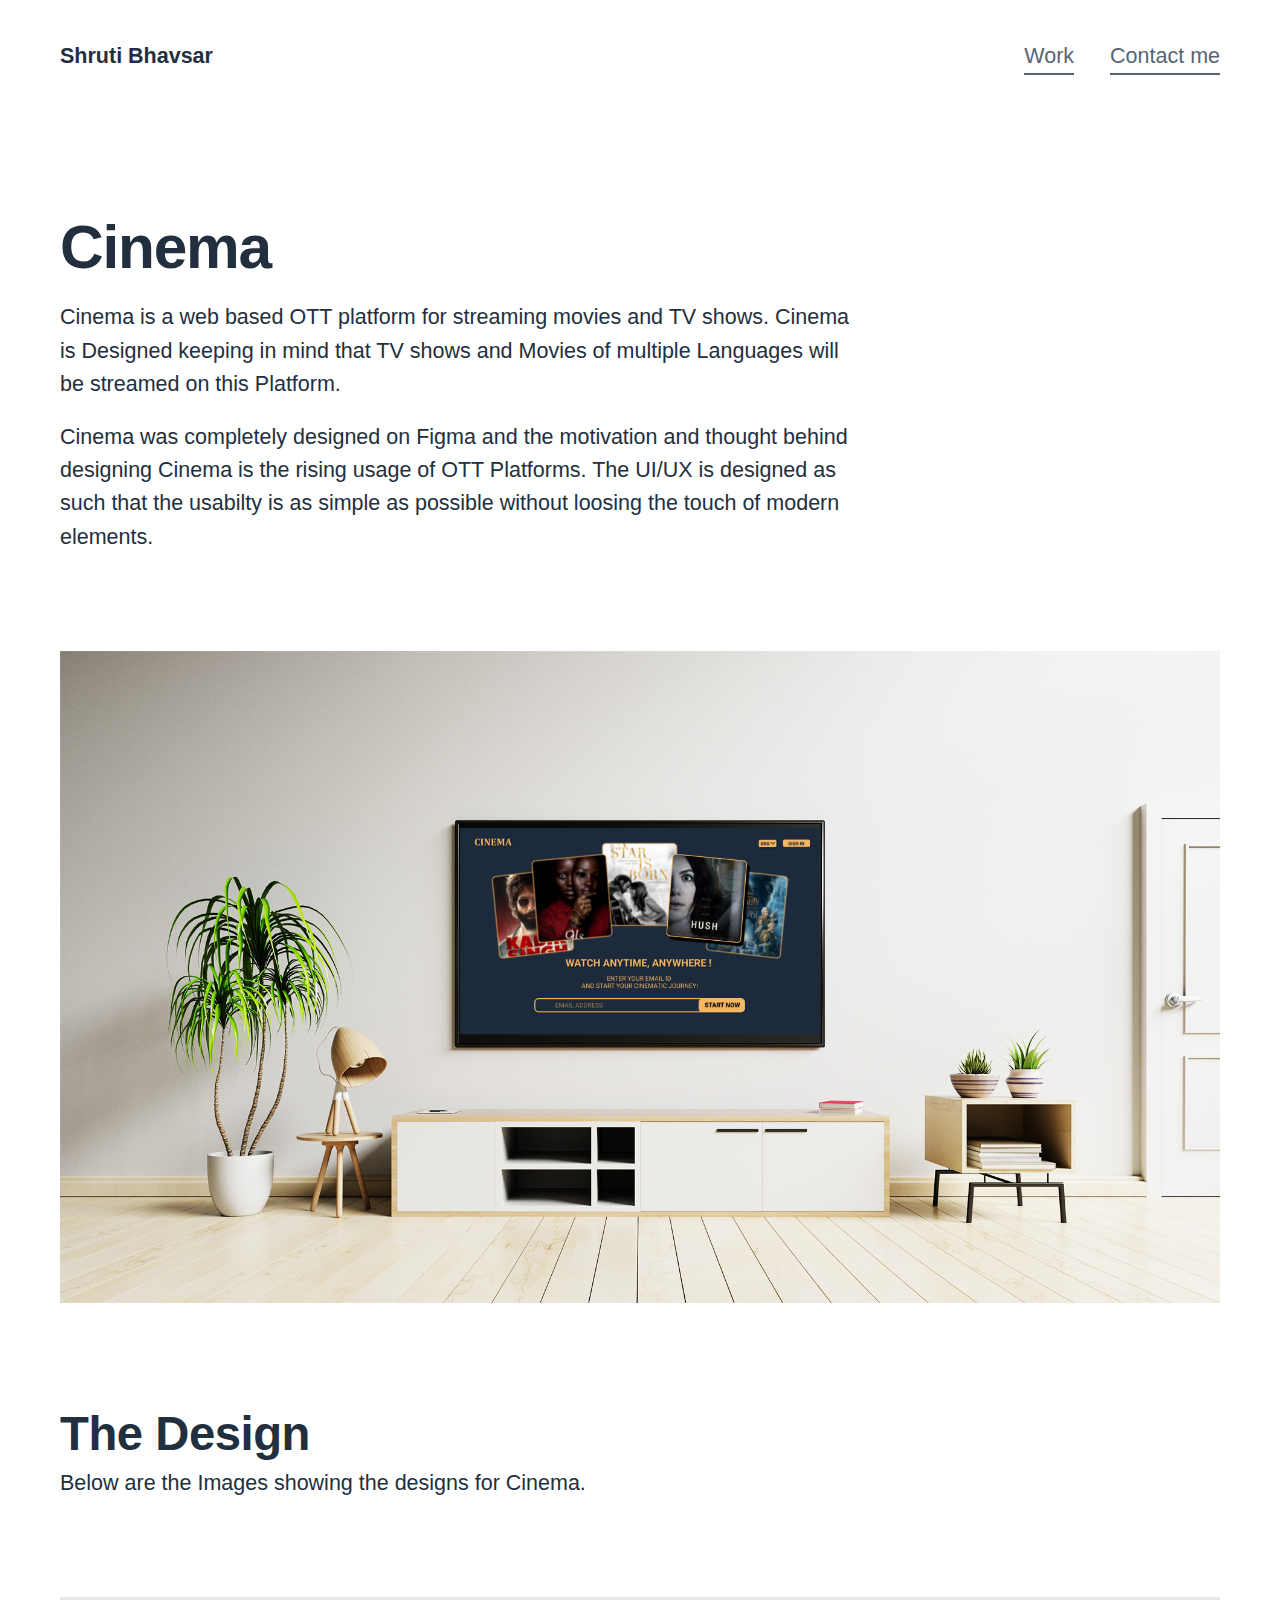
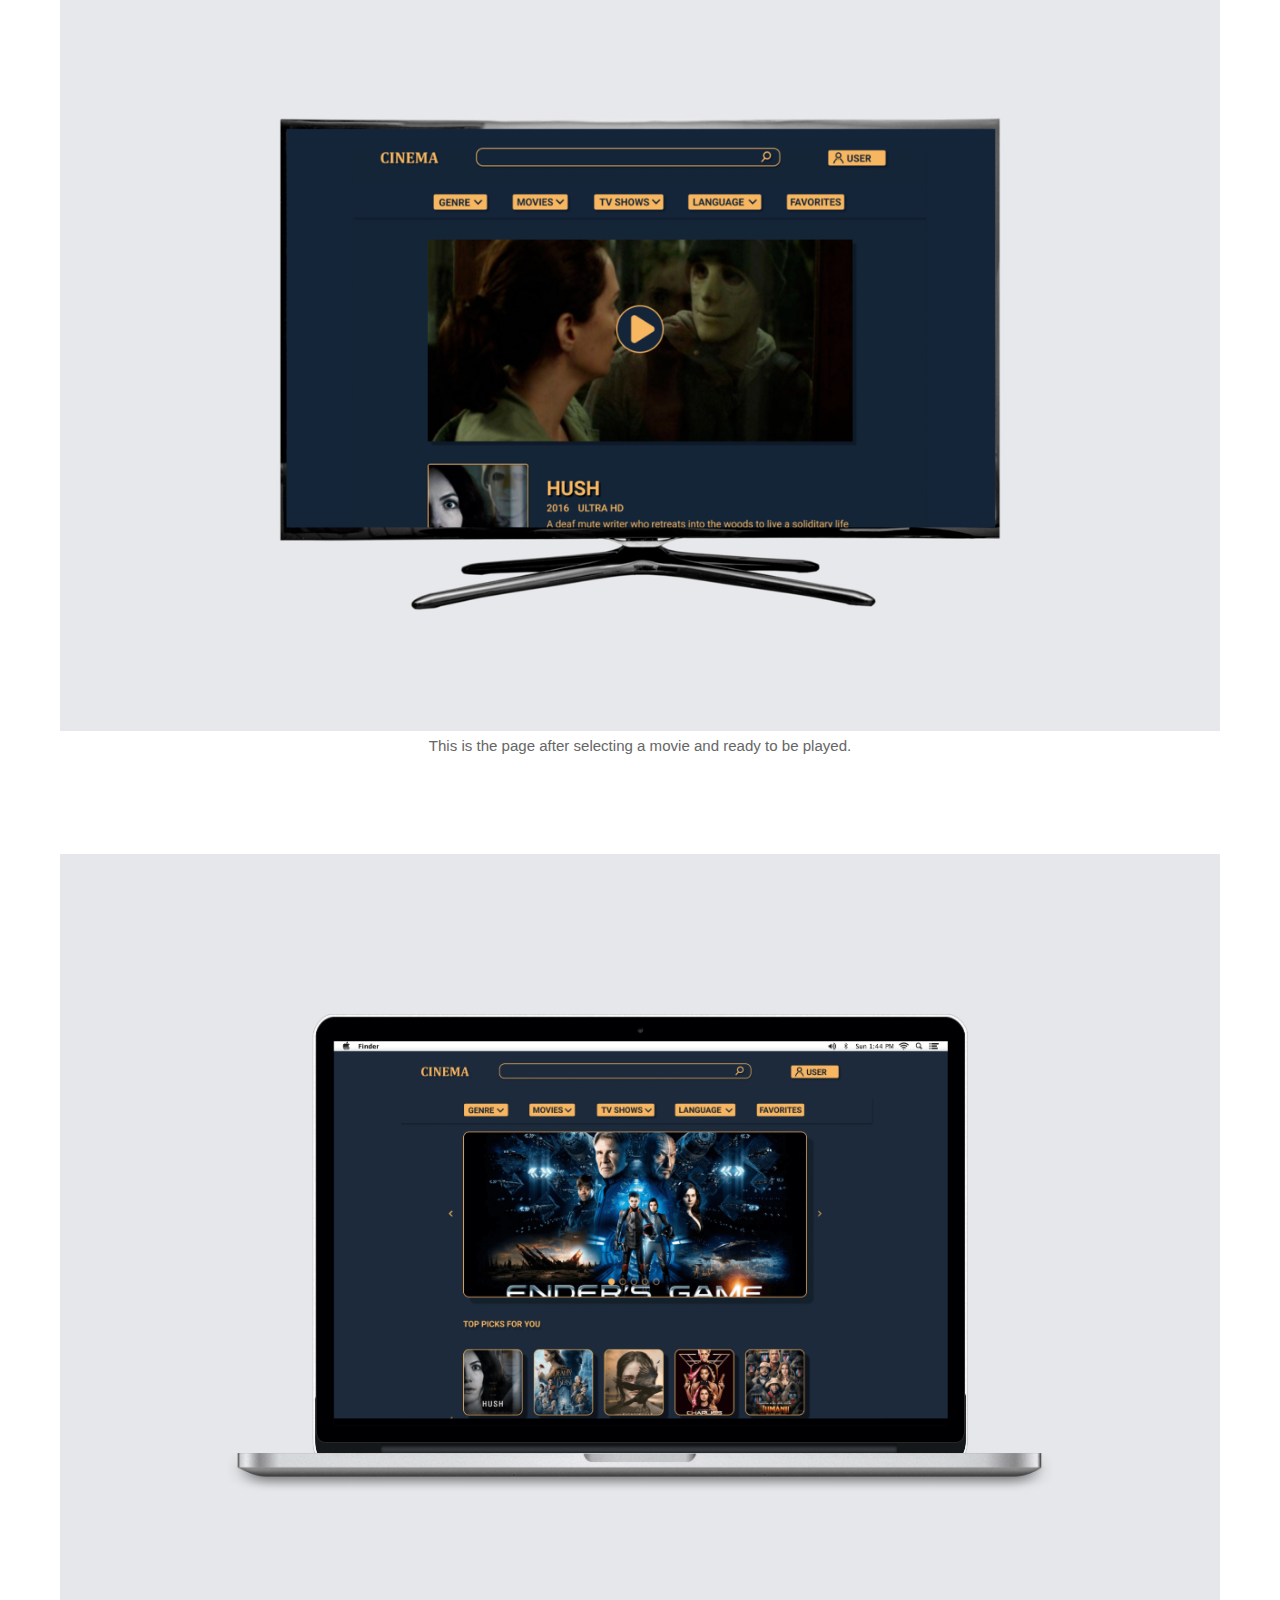
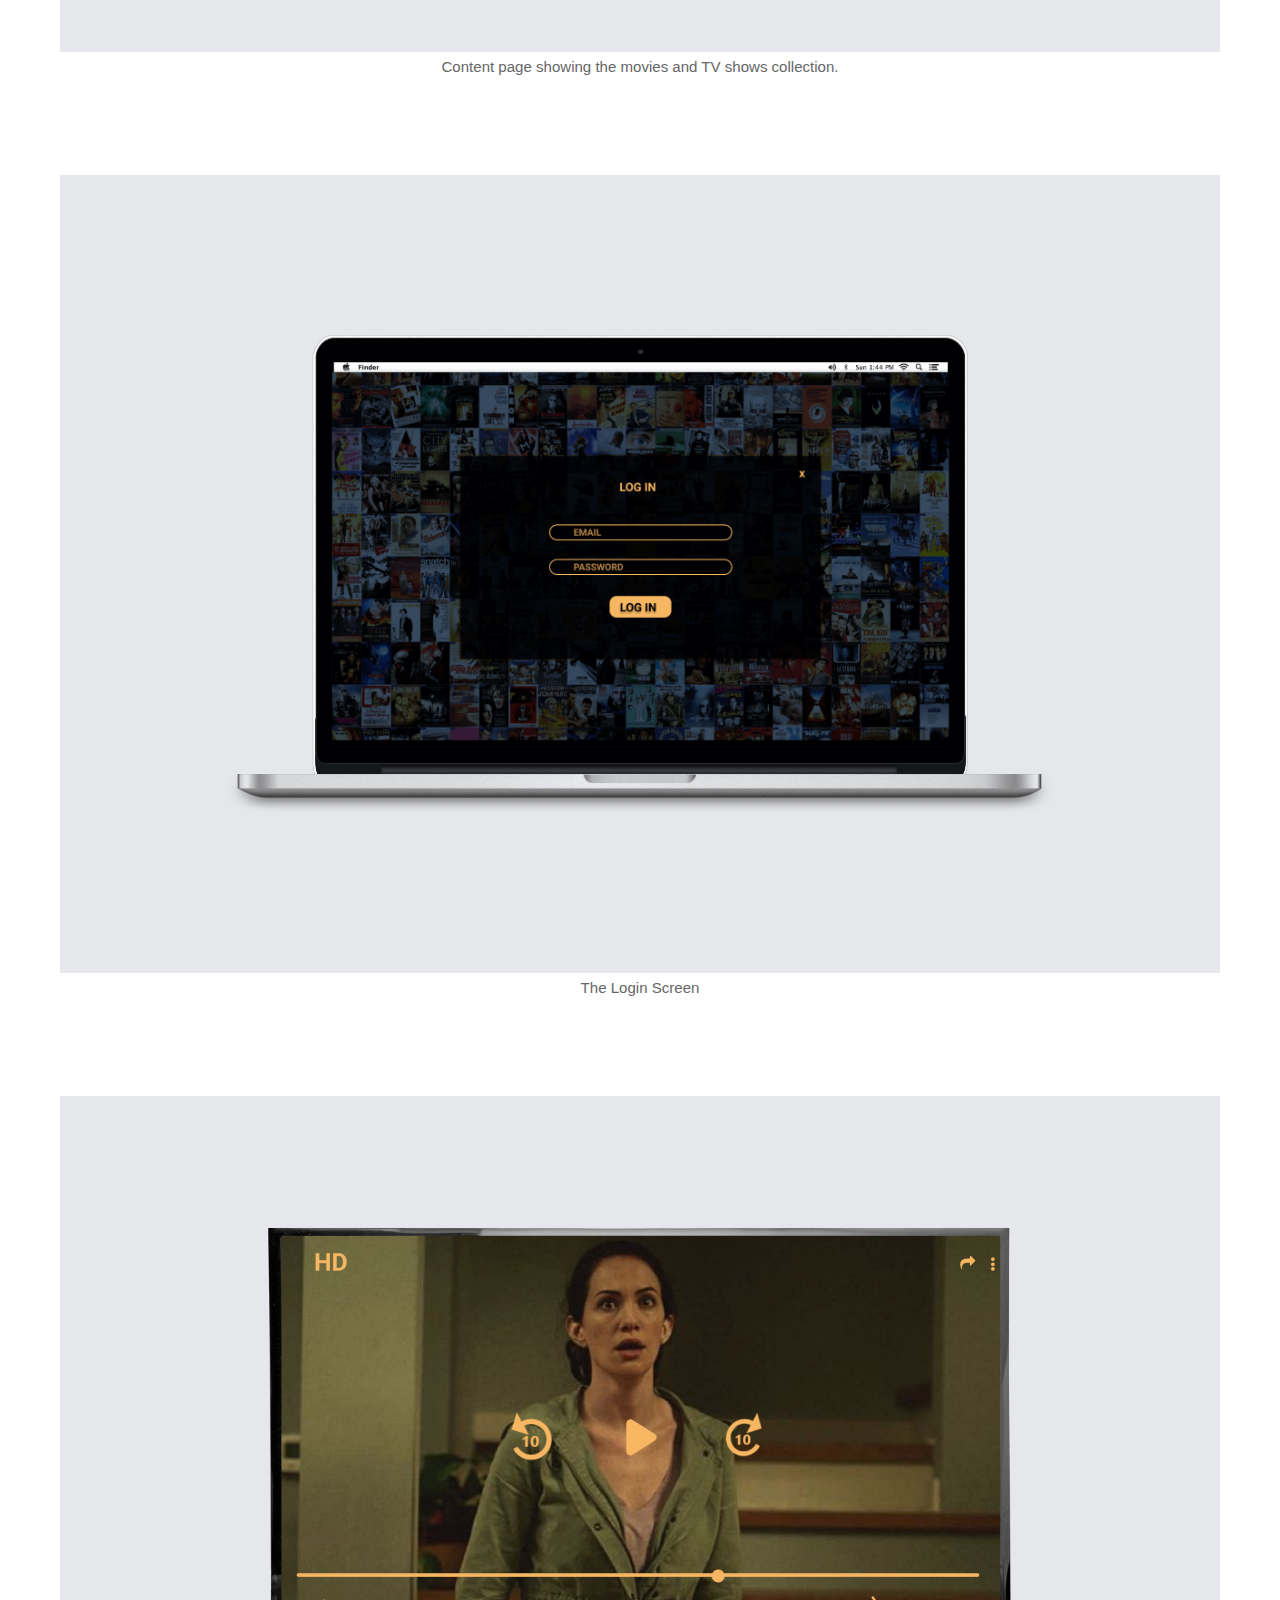
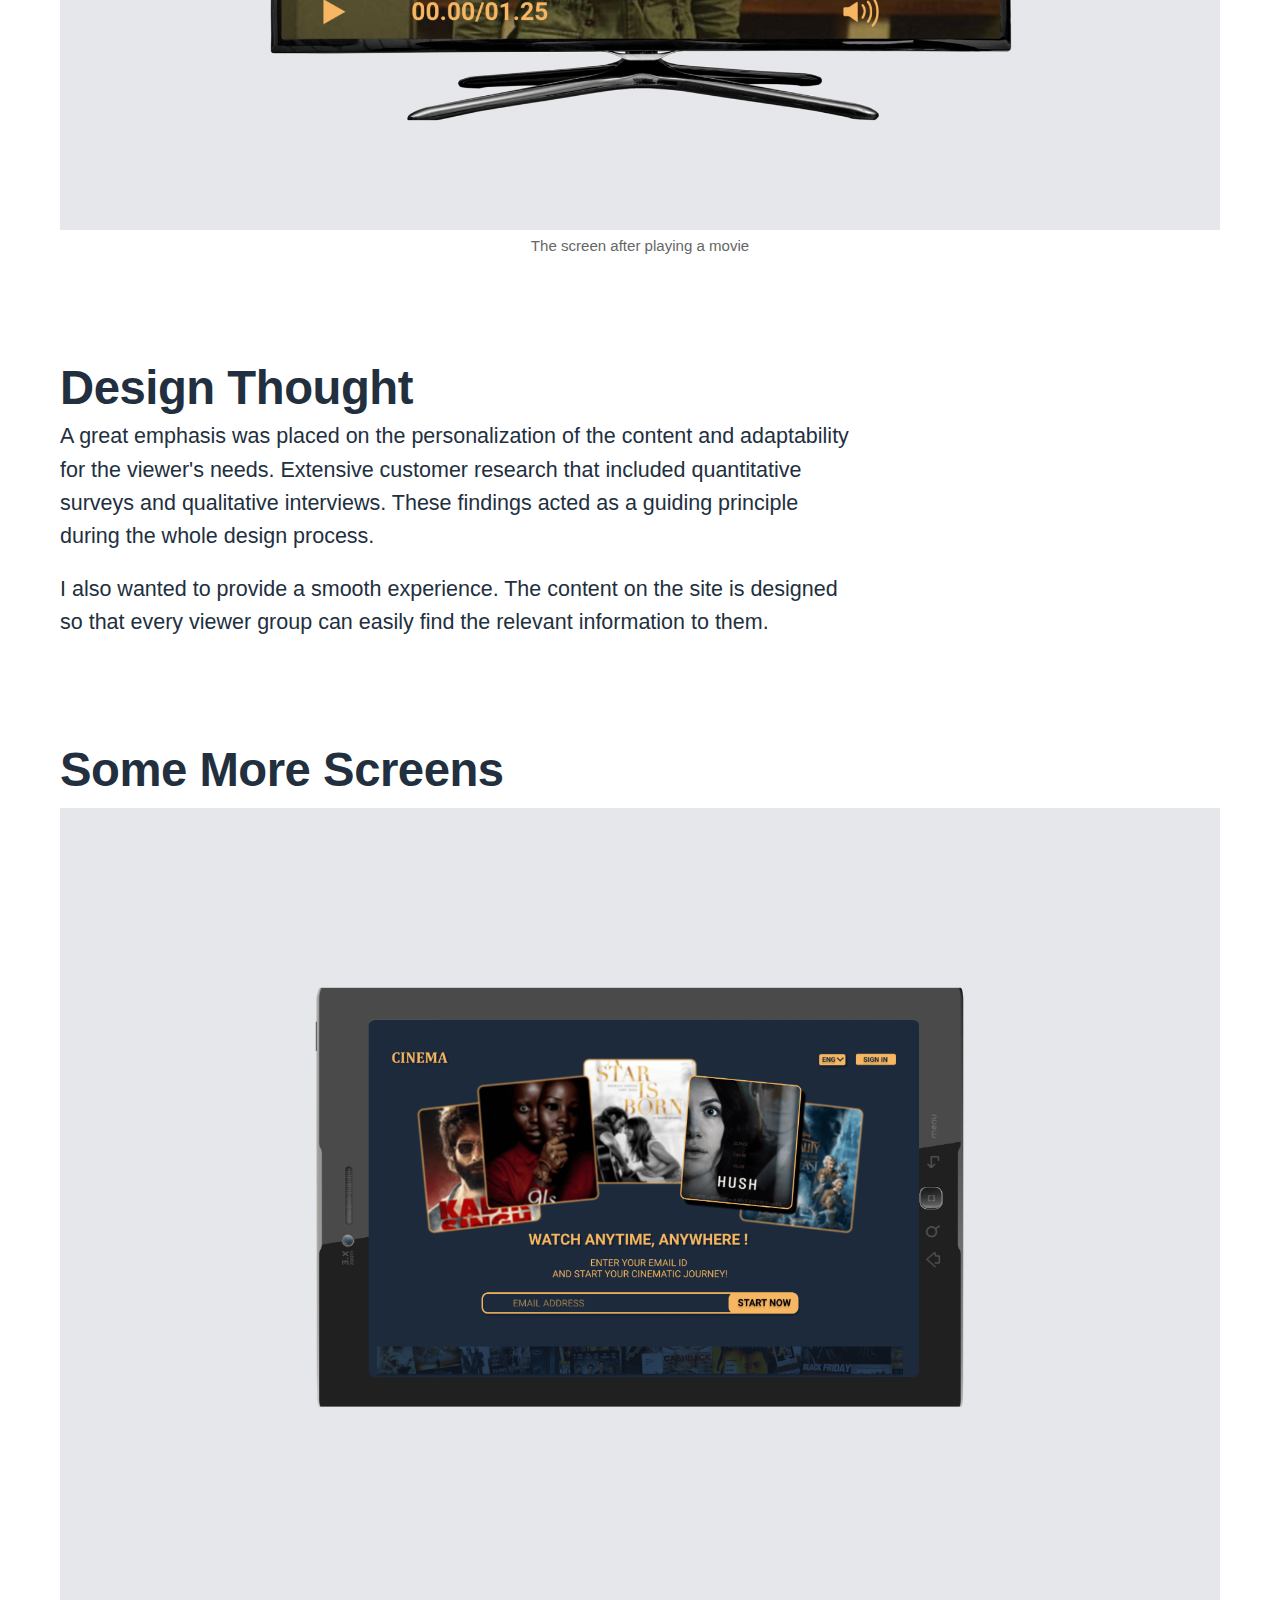
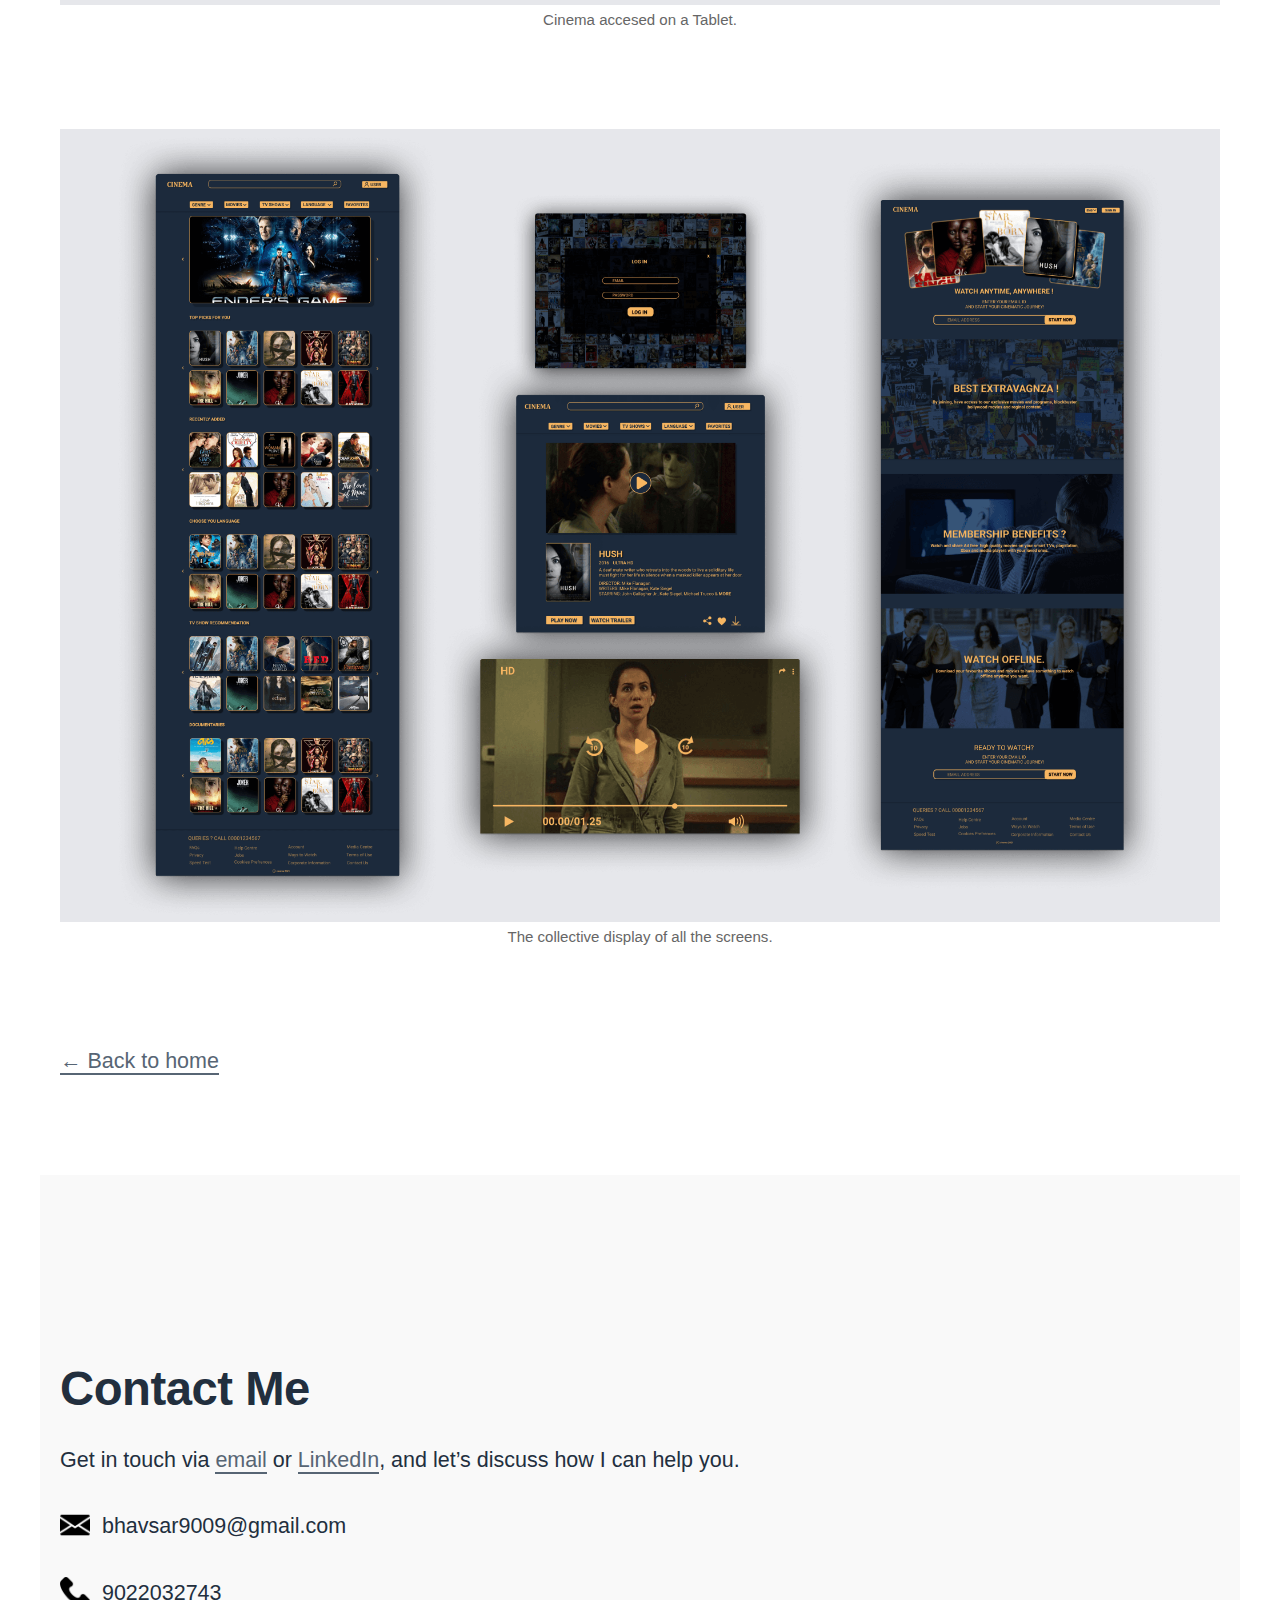
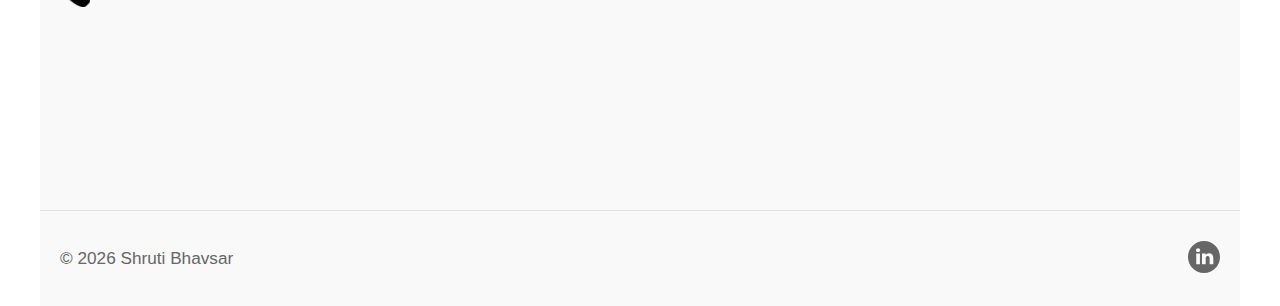
==== cinema.html @ 081f77d4 "update" ====
<!DOCTYPE html>
<html lang="en">
  <head>
    <meta charset="UTF-8">
  <meta http-equiv="X-UA-Compatible" content="IE=edge,chrome=1">
  <meta name="viewport" content="width=device-width,initial-scale=1">

    <title>Cinema | Shruti Bhavsar</title>
    <meta name="author" content="Shruti Bhavsar">
    <meta name="description" content="I’m a UI/UX Designer based in Maharsahtra, India.">
    <meta name="keywords" content="freelance, ui designer, ux designer, Maharashtra, freelance designer, designer, Indian designer">
    <link rel="stylesheet" type="text/css" href="typesettings.css">
    <link rel="stylesheet" type="text/css" href="style.css">
  </head>
  <body class="work-page work-peppy">

    <div class="wrapper" data-typesettings>

      <div class="container">

        <header class="header">
            <div class="logo">
              <a href="/">Shruti Bhavsar</a>
            </div>
            <ul class="nav text-right">
              <li><a href="/">Work</a></li>
              <li><a href="#contact">Contact me</a></li>
            </ul>
          </header> 

        <section class="work-intro">
          <h1>Cinema</h1>
          <p>Cinema is a web based OTT platform for streaming movies and TV shows. Cinema is Designed keeping in mind that TV shows and Movies of multiple Languages will be streamed on this Platform.</p>
          <p>Cinema was completely designed on Figma and the motivation and thought behind designing Cinema is the rising usage of OTT Platforms. The UI/UX is designed as such that the usabilty is as simple as possible without loosing the touch of modern elements.</p>
        </section>

        <section>
          <img src="images/Group 106.png">
        </section>

        <section class="work-challenge">
          <h2>The Design</h2>
          <p>Below are the Images showing the designs for Cinema.</p>
          
        </section>

        <section class="work-images">
          <figure>
            <img src="images/group96.png">
            <figcaption>This is the page after selecting a movie and ready to be played.</figcaption>
          </figure>
        </section>
        <section class="work-images">
          <figure>
            <img src="images/Group 104.png">
            <figcaption>Content page showing the movies and TV shows collection.</figcaption>
          </figure>
        </section>
        <section class="work-images">
          <figure>
            <img src="images/Group 98.png">
            <figcaption>The Login Screen</figcaption>
          </figure>
        </section>
        <section class="work-images">
          <figure>
            <img src="images/Group 113.png">
            <figcaption>The screen after playing a movie</figcaption>
          </figure>
        </section>

        <section class="work-text">
          <h2>Design Thought</h2>
          <p>A great emphasis was placed on the personalization of the content and adaptability for the viewer's needs. Extensive customer research that included quantitative surveys and qualitative interviews. These findings acted as a guiding principle during the whole design process.</p>
          <p>I also wanted to provide a smooth experience. The content on the site is designed so that every viewer group can easily find the relevant information to them.</p>
        </section>

        <section class="work-images">
          <h2>Some More Screens</h2>
          <figure>
            <img src="images/Group 102.png">
            <figcaption>Cinema accesed on a Tablet.</figcaption>
          </figure>
        </section>

        <section class="work-images">
          <figure>
            <img src="images/Group 106 (1).png">
            <figcaption>The collective display of all the screens.</figcaption>
          </figure>
        </section>

        <section class="back-to-home">
          <p><a href="/">&larr; Back to home</a></p>
        </section>

      </div>

      <section class="cta">
        <div class="container" id="contact">
          <h2>Contact Me</h2>
          <p>Get in touch via <a href="mailto:bhavsar9009@gmail.com.com">email</a> or <a href="https://www.linkedin.com/in/shruti-bhavsar-a462a2205/">LinkedIn</a>, and let’s discuss how I can help you.</p>
          <br>
          <div class="row">
            <div>
            <img src="images/email.png" style="height: 30px;width: 30px;">
            </div>
            <div>
              &nbsp;&nbsp;bhavsar9009@gmail.com
            </div>
          </div>
          <br>
          <div class="row">
            <div>
              <img src="images/phone-call.png"  style="height: 30px;width: 30px;">
            </div>
            <div>
              &nbsp;&nbsp;9022032743
            </div>
          </div>
        </div>
      </section>

      <footer class="footer">
        <div class="container">
          <div class="row">
            <div class="column">
              <p><small>&copy; <script>document.write(new Date().getFullYear())</script> Shruti Bhavsar</small></p>
            </div>
            <div class="column text-right">
              <a href="https://www.linkedin.com/in/shruti-bhavsar-a462a2205/"><img src="images/linkedin.svg" alt="LinkedIn"></a>
            </div>
          </div>
        </div>
      </footer>

    </div>
    <script src="https://ajax.googleapis.com/ajax/libs/jquery/3.4.1/jquery.min.js"></script>
    <script type="text/javascript" src="css3-mediaqueries.js"></script>

    <script>
      $(function() {
          $('a[href*=\\#]:not([href=\\#])').on('click', function() {
              var target = $(this.hash);
              target = target.length ? target : $('[name=' + this.hash.substr(1) +']');
              if (target.length) {
                  $('html,body').animate({
                      scrollTop: target.offset().top
                  }, 1000);
                  return false;
              }
          });
      });
      </script>
      <script src="https://stackpath.bootstrapcdn.com/bootstrap/4.5.2/js/bootstrap.min.js" integrity="sha384-B4gt1jrGC7Jh4AgTPSdUtOBvfO8shuf57BaghqFfPlYxofvL8/KUEfYiJOMMV+rV" crossorigin="anonymous"></script>
      <script src="https://stackpath.bootstrapcdn.com/bootstrap/4.5.2/js/bootstrap.bundle.min.js" integrity="sha384-LtrjvnR4Twt/qOuYxE721u19sVFLVSA4hf/rRt6PrZTmiPltdZcI7q7PXQBYTKyf" crossorigin="anonymous"></script>
  
  </body>
</html>
---- typesettings.css ----
/* Typesettings.css - Created by Mike Mai | http://mikemai.net | http://mikemai.net/typesettings/index.html */
:root{--ts-color-body: #464646;--ts-color-heading: black;--ts-color-link: var(--ts-color-heading);--ts-color-background: #f6f6f6;--ts-color-border: #e7e7e7;--ts-color-muted: #666;--ts-color-subtle: #ececec;--ts-font-family-serif: "Georgia", "Garamond", "Times", serif;--ts-font-family-sans: -apple-system, BlinkMacSystemFont, "Segoe UI", "Roboto", "Oxygen", "Ubuntu", "Cantarell", "Fira Sans", "Droid Sans", "Helvetica Neue", sans-serif;--ts-font-family-sans-alt: "Verdana", sans-serif;--ts-font-family-monospace: "SFMono-Regular", Consolas, "Liberation Mono", Menlo, Courier, monospace;--ts-font-weight-bold: 800;--ts-font-weight-regular: 300;--ts-font-size: calc(1rem + 0.15vw);--ts-font-size-xsmall: 0.7em;--ts-font-size-small: 0.8em;--ts-font-size-medium: 1em;--ts-font-size-large: 1.2em;--ts-font-size-xlarge: 1.4em;--ts-font-size-xxlarge: 1.8em;--ts-font-size-lede: var(--ts-font-size-large);--ts-paragraph-spacing: 0.9em;--ts-paragraph-indent: 1.5em;--ts-line-height-heading: 1.45;--ts-line-height-body: 1.55;--ts-border-double: 6px double var(--ts-color-border);--ts-border-single: 2px solid var(--ts-color-border);--ts-border: var(--ts-border-double);--ts-main-padding-inline: 10vw;--ts-banner-padding-inline: var(--ts-paragraph-indent)}*,*:before,*:after{box-sizing:border-box;font-feature-settings:"kern";-webkit-font-kerning:normal;font-kerning:normal;-moz-osx-font-smoothing:grayscale !important;-webkit-font-smoothing:antialiased !important}html{font-size:100%}body{margin:0}body>a{display:block;padding:.5em;text-align:center;font-weight:bold;border:2px dashed}body>a:not(:focus){position:absolute;width:1px;height:1px;margin:-1px;padding:0;white-space:nowrap;border:0;clip:rect(0 0 0 0);-webkit-clip-path:inset(50%);clip-path:inset(50%);overflow:hidden}:lang(en) q{quotes:"â€œ" "â€" "â€˜" "â€™"}:lang(zh-Hant) q,:lang(ja) q{quotes:"ã€Œ" "ã€" "ã€Ž" "ã€"}@media(min-width: 25em){:lang(en) [data-typesettings] header[role=banner] p:first-of-type:first-letter{float:left;-webkit-margin-end:.15em;margin-inline-end:.15em;padding:0 .2em;line-height:calc(var(--ts-line-height-body) * 0.95);text-transform:uppercase;font-weight:var(--ts-font-weight-bold);font-size:calc(var(--ts-font-size-lede) * 2.2);border:var(--ts-border)}[dir=rtl] :lang(en) [data-typesettings] header[role=banner] p:first-of-type:first-letter{float:right}@-moz-document url-prefix(){:lang(en) [data-typesettings] header[role=banner] p:first-of-type:first-letter{-webkit-padding-before:.4em;padding-block-start:.4em;-webkit-padding-after:.4em;padding-block-end:.4em}}}[data-typesettings]{min-height:100vh;color:var(--ts-color-body);line-height:var(--ts-line-height-body);letter-spacing:.01em;font-family:var(--ts-font-family-only-one, var(--ts-font-family-serif));font-weight:var(--ts-font-weight-regular);font-size:var(--ts-font-size);background-color:var(--ts-color-background)}@media(min-width: 50em){[data-typesettings]{font-size:calc(var(--ts-font-size) * 1.1)}}@media(min-width: 62.5em){[data-typesettings]{font-size:calc(var(--ts-font-size) * 1.2)}}[data-typesettings] a{text-decoration:none;border-bottom:var(--ts-border-single)}[data-typesettings] a:link{color:var(--ts-color-link)}[data-typesettings] a:visited{color:var(--ts-color-muted)}[data-typesettings] a:hover,[data-typesettings] a:visited:hover,[data-typesettings] a:focus{color:var(--ts-color-muted);border-bottom:0}[data-typesettings] a:active{position:relative;top:1px;z-index:1}[data-typesettings] h1,[data-typesettings] h2,[data-typesettings] h3,[data-typesettings] h4,[data-typesettings] h5,[data-typesettings] h6,[data-typesettings] legend,[data-typesettings] dt,[data-typesettings] thead th,[data-typesettings] figcaption,[data-typesettings] blockquote{font-family:var(--ts-font-family-only-one, var(--ts-font-family-sans))}[data-typesettings] h1,[data-typesettings] h2,[data-typesettings] h3,[data-typesettings] h4,[data-typesettings] h5,[data-typesettings] h6,[data-typesettings] legend{-webkit-margin-before:var(--ts-paragraph-spacing);margin-block-start:var(--ts-paragraph-spacing);color:var(--ts-color-heading);font-weight:var(--ts-font-weight-bold)}[data-typesettings] h1:first-child,[data-typesettings] h2:first-child,[data-typesettings] h3:first-child,[data-typesettings] h4:first-child,[data-typesettings] h5:first-child,[data-typesettings] h6:first-child,[data-typesettings] legend:first-child{-webkit-margin-before:0;margin-block-start:0}[data-typesettings] h1:last-child,[data-typesettings] h2:last-child,[data-typesettings] h3:last-child,[data-typesettings] h4:last-child,[data-typesettings] h5:last-child,[data-typesettings] h6:last-child,[data-typesettings] legend:last-child{-webkit-margin-after:0;margin-block-end:0}[data-typesettings] h2,[data-typesettings] h3,[data-typesettings] h4,[data-typesettings] h5,[data-typesettings] h6,[data-typesettings] legend{-webkit-margin-after:calc(var(--ts-paragraph-spacing) / -2);margin-block-end:calc(var(--ts-paragraph-spacing) / -2);line-height:var(--ts-line-height-heading)}[data-typesettings] h1,[data-typesettings] h2{-webkit-hyphens:auto;-ms-hyphens:auto;hyphens:auto}[data-typesettings] h1{line-height:calc(var(--ts-line-height-heading) * 0.8);-webkit-margin-after:0;margin-block-end:0;font-size:var(--ts-font-size-xxlarge)}@media(min-width: 50em){[data-typesettings] h1{letter-spacing:-0.01em;font-size:calc(var(--ts-font-size-xxlarge) * 1.28)}}@media(min-width: 62.5em){[data-typesettings] h1{letter-spacing:-0.02em;font-size:calc(var(--ts-font-size-xxlarge) * 1.56)}}[data-typesettings] h1:first-of-type+h2{-webkit-margin-before:calc(var(--ts-paragraph-spacing) * 0.8);margin-block-start:calc(var(--ts-paragraph-spacing) * 0.8);-webkit-margin-after:0;margin-block-end:0;color:var(--ts-color-muted);letter-spacing:.06em;text-transform:uppercase;font-family:var(--ts-font-family-only-one, var(--ts-font-family-sans-alt));font-weight:var(--ts-font-weight-regular);font-size:var(--ts-font-size-xsmall)}@media(min-width: 50em){[data-typesettings] h1:first-of-type+h2{font-size:calc(var(--ts-font-size-xsmall) * 1.14)}}@media(min-width: 62.5em){[data-typesettings] h1:first-of-type+h2{font-size:calc(var(--ts-font-size-xsmall) * 1.29)}}[data-typesettings] header h1:first-of-type{text-align:center}[data-typesettings] header h1:first-of-type+h2{text-align:center}[data-typesettings] header p{color:var(--ts-color-heading);font-size:var(--ts-font-size-lede)}@media(min-width: 50em){[data-typesettings] header p{font-size:calc(var(--ts-font-size-lede) * 1.1)}}@media(min-width: 62.5em){[data-typesettings] header p{font-size:calc(var(--ts-font-size-lede) * 1.2)}}[data-typesettings] h2{font-size:var(--ts-font-size-xlarge)}@media(min-width: 50em){[data-typesettings] h2{font-size:calc(var(--ts-font-size-xlarge) * 1.29)}}@media(min-width: 62.5em){[data-typesettings] h2{letter-spacing:-0.01em;font-size:calc(var(--ts-font-size-xlarge) * 1.57)}}[data-typesettings] h3{font-size:var(--ts-font-size-large)}@media(min-width: 50em){[data-typesettings] h3{font-size:calc(var(--ts-font-size-large) * 1.17)}}@media(min-width: 62.5em){[data-typesettings] h3{font-size:calc(var(--ts-font-size-large) * 1.5)}}[data-typesettings] h4{font-size:var(--ts-font-size-medium)}@media(min-width: 50em){[data-typesettings] h4{font-size:calc(var(--ts-font-size-medium) * 1.1)}}@media(min-width: 62.5em){[data-typesettings] h4{font-size:calc(var(--ts-font-size-medium) * 1.4)}}[data-typesettings] h5{-webkit-margin-before:calc(var(--ts-paragraph-spacing) * 1.28);margin-block-start:calc(var(--ts-paragraph-spacing) * 1.28);font-size:var(--ts-font-size-small)}@media(min-width: 50em){[data-typesettings] h5{-webkit-margin-before:calc(var(--ts-paragraph-spacing) * 1.11);margin-block-start:calc(var(--ts-paragraph-spacing) * 1.11);font-size:calc(var(--ts-font-size-small) * 1.125)}}@media(min-width: 62.5em){[data-typesettings] h5{font-size:calc(var(--ts-font-size-small) * 1.375)}}[data-typesettings] h6,[data-typesettings] legend{-webkit-margin-before:calc(var(--ts-paragraph-spacing) * 1.44);margin-block-start:calc(var(--ts-paragraph-spacing) * 1.44);text-transform:uppercase;letter-spacing:.01em;font-size:var(--ts-font-size-xsmall)}@media(min-width: 50em){[data-typesettings] h6,[data-typesettings] legend{-webkit-margin-before:calc(var(--ts-paragraph-spacing) * 1.28);margin-block-start:calc(var(--ts-paragraph-spacing) * 1.28)}}@media(min-width: 62.5em){[data-typesettings] h6,[data-typesettings] legend{-webkit-margin-before:calc(var(--ts-paragraph-spacing) * 1.11);margin-block-start:calc(var(--ts-paragraph-spacing) * 1.11);font-size:calc(var(--ts-font-size-xsmall) * 1.14)}}[data-typesettings] p,[data-typesettings] dl,[data-typesettings] hr,[data-typesettings] ol,[data-typesettings] ul,[data-typesettings] nav,[data-typesettings] footer,[data-typesettings] details,[data-typesettings] fieldset,[data-typesettings] progress,[data-typesettings] article aside{-webkit-margin-before:var(--ts-paragraph-spacing);margin-block-start:var(--ts-paragraph-spacing);-webkit-margin-after:0;margin-block-end:0;-webkit-margin-start:0;margin-inline-start:0;-webkit-margin-end:0;margin-inline-end:0}[data-typesettings] p:first-child,[data-typesettings] dl:first-child,[data-typesettings] hr:first-child,[data-typesettings] ol:first-child,[data-typesettings] ul:first-child,[data-typesettings] nav:first-child,[data-typesettings] footer:first-child,[data-typesettings] details:first-child,[data-typesettings] fieldset:first-child,[data-typesettings] progress:first-child,[data-typesettings] article aside:first-child{-webkit-margin-before:0;margin-block-start:0}[data-typesettings] blockquote,[data-typesettings] figure,[data-typesettings] header,[data-typesettings] form,[data-typesettings] pre{-webkit-margin-before:calc(var(--ts-paragraph-spacing) * 1.25);margin-block-start:calc(var(--ts-paragraph-spacing) * 1.25);-webkit-margin-after:0;margin-block-end:0;-webkit-margin-start:0;margin-inline-start:0;-webkit-margin-end:0;margin-inline-end:0}[data-typesettings] blockquote:first-child,[data-typesettings] figure:first-child,[data-typesettings] header:first-child,[data-typesettings] form:first-child,[data-typesettings] pre:first-child{-webkit-margin-before:0;margin-block-start:0}[data-typesettings] ul,[data-typesettings] ol{padding:0}[data-typesettings] ul ul,[data-typesettings] ul ol,[data-typesettings] ol ul,[data-typesettings] ol ol{-webkit-margin-before:0;margin-block-start:0;-webkit-padding-start:var(--ts-paragraph-indent);padding-inline-start:var(--ts-paragraph-indent)}[data-typesettings] li{-webkit-margin-before:calc(var(--ts-paragraph-spacing) / 3);margin-block-start:calc(var(--ts-paragraph-spacing) / 3)}[data-typesettings] li:first-child{-webkit-margin-before:0;margin-block-start:0}[data-typesettings] ol[data-comfortable] li,[data-typesettings] ul[data-comfortable] li{-webkit-margin-before:calc(var(--ts-paragraph-spacing) * 1.5);margin-block-start:calc(var(--ts-paragraph-spacing) * 1.5)}[data-typesettings] ol[data-comfortable] li:first-child,[data-typesettings] ul[data-comfortable] li:first-child{-webkit-margin-before:0;margin-block-start:0}[data-typesettings] dt{-webkit-margin-before:calc(var(--ts-paragraph-spacing) / 2);margin-block-start:calc(var(--ts-paragraph-spacing) / 2);font-weight:var(--ts-font-weight-bold)}[data-typesettings] dt:first-child{-webkit-margin-before:0;margin-block-start:0}[data-typesettings] dd{margin:0;-webkit-padding-start:var(--ts-paragraph-indent);padding-inline-start:var(--ts-paragraph-indent);letter-spacing:-0.02em;font-family:var(--ts-font-family-monospace);font-size:var(--ts-font-size-small);border-left:var(--ts-border)}[dir=rtl] [data-typesettings] dd{border-right:var(--ts-border);border-left:none}[data-typesettings] figure{display:block;width:100%;text-align:center}[data-typesettings] figure img{display:block;max-width:100%;height:auto}[data-typesettings] figure>div{position:relative;z-index:0;height:0;overflow:hidden;-webkit-padding-before:30px;padding-block-start:30px;-webkit-padding-after:56.25%;padding-block-end:56.25%}[data-typesettings] figure>div iframe,[data-typesettings] figure>div object,[data-typesettings] figure>div embed{position:absolute;top:0;left:0;width:100%;height:100%}[data-typesettings] figure figcaption{-webkit-margin-before:calc(var(--ts-paragraph-spacing) / 4);margin-block-start:calc(var(--ts-paragraph-spacing) / 4);color:var(--ts-color-muted);font-size:var(--ts-font-size-xsmall)}[data-typesettings] blockquote{-webkit-padding-before:var(--ts-paragraph-spacing);padding-block-start:var(--ts-paragraph-spacing);-webkit-padding-after:var(--ts-paragraph-spacing);padding-block-end:var(--ts-paragraph-spacing);-webkit-padding-start:var(--ts-paragraph-indent);padding-inline-start:var(--ts-paragraph-indent);-webkit-padding-end:var(--ts-paragraph-indent);padding-inline-end:var(--ts-paragraph-indent);color:var(--ts-color-heading);font-weight:var(--ts-font-weight-bold);border-top:var(--ts-border);border-bottom:var(--ts-border)}[data-typesettings] blockquote p{font-size:var(--ts-font-size-large)}@media(min-width: 50em){[data-typesettings] blockquote p{font-size:calc(var(--ts-font-size-large) * 1.08)}}@media(min-width: 62.5em){[data-typesettings] blockquote p{font-size:calc(var(--ts-font-size-large) * 1.25)}}[data-typesettings] blockquote q:before,[data-typesettings] blockquote q:after{color:var(--ts-color-muted);font-family:var(--ts-font-family-only-one, var(--ts-font-family-serif));font-weight:var(--ts-font-weight-bold)}:lang(en):not([dir=rtl]) [data-typesettings] blockquote p{max-width:30ch}:lang(en):not([dir=rtl]) [data-typesettings] blockquote q:before,:lang(en):not([dir=rtl]) [data-typesettings] blockquote q:after{z-index:0}:lang(en):not([dir=rtl]) [data-typesettings] blockquote q:before{position:absolute;transform:translateX(-105%)}[dir=rtl] :lang(en):not([dir=rtl]) [data-typesettings] blockquote q:before{transform:translateX(105%)}:lang(en):not([dir=rtl]) [data-typesettings] blockquote q:after{transform:translateX(5%)}[dir=rtl] :lang(en):not([dir=rtl]) [data-typesettings] blockquote q:after{transform:translateX(-5%)}:lang(en):not([dir=rtl]) [data-typesettings] blockquote q q:before,:lang(en):not([dir=rtl]) [data-typesettings] blockquote q q:after{position:static;transform:none}[data-typesettings] hr{display:block;height:1px;padding:0;border:0;border-top:var(--ts-border)}[data-typesettings] code,[data-typesettings] kbd{-webkit-padding-before:.2em;padding-block-start:.2em;-webkit-padding-after:.2em;padding-block-end:.2em;-webkit-padding-start:.4em;padding-inline-start:.4em;-webkit-padding-end:.4em;padding-inline-end:.4em;font-family:var(--ts-font-family-monospace);font-size:var(--ts-font-size-small)}[data-typesettings] code{color:var(--ts-color-heading);letter-spacing:.02em;vertical-align:baseline;font-style:normal;border:1px solid var(--ts-color-background);background-color:var(--ts-color-subtle)}[data-typesettings] pre{white-space:nowrap}[data-typesettings] pre code{display:block;max-height:80vh;margin:0;-webkit-padding-before:var(--ts-paragraph-spacing);padding-block-start:var(--ts-paragraph-spacing);-webkit-padding-after:var(--ts-paragraph-spacing);padding-block-end:var(--ts-paragraph-spacing);-webkit-padding-start:var(--ts-paragraph-indent);padding-inline-start:var(--ts-paragraph-indent);-webkit-padding-end:var(--ts-paragraph-indent);padding-inline-end:var(--ts-paragraph-indent);overflow:auto;-webkit-overflow-scrolling:touch;text-align:left;white-space:inherit;-webkit-writing-mode:horizontal-tb;-ms-writing-mode:lr-tb;writing-mode:horizontal-tb;-webkit-text-orientation:mixed;text-orientation:mixed;border-left:4px solid var(--ts-color-muted)}[data-typesettings] address{display:inline-block}[data-typesettings] small{font-size:var(--ts-font-size-small)}[data-typesettings] strong{font-weight:var(--ts-font-weight-bold)}[data-typesettings] kbd{color:var(--ts-color-heading);border-radius:3px;background-color:var(--ts-color-background);box-shadow:0 1px 1px 1px var(--ts-color-muted)}[data-typesettings] abbr{position:relative;z-index:0;color:var(--ts-color-heading);cursor:help;border-bottom:1px dotted}[data-typesettings] abbr:after{content:attr(aria-label);display:none;position:absolute;top:0;left:50%;transform:translate3d(-50%, -100%, 0);-webkit-padding-before:.2em;padding-block-start:.2em;-webkit-padding-after:.2em;padding-block-end:.2em;-webkit-padding-start:.4em;padding-inline-start:.4em;-webkit-padding-end:.4em;padding-inline-end:.4em;color:var(--ts-color-background);line-height:var(--ts-line-height-heading);-webkit-hyphens:none;-ms-hyphens:none;hyphens:none;font-family:var(--ts-font-family-only-one, var(--ts-font-family-sans-alt));font-size:var(--ts-font-size-xsmall);box-shadow:0 0 0 2px var(--ts-color-background);background-color:var(--ts-color-heading)}[data-typesettings] abbr:hover:after{display:block}[data-typesettings] abbr a{border-bottom:none}[data-typesettings] button,[data-typesettings] input,[data-typesettings] optgroup,[data-typesettings] select,[data-typesettings] textarea{margin:0;line-height:var(--ts-line-height-heading);font-size:var(--ts-font-size-medium)}[data-typesettings] input,[data-typesettings] optgroup,[data-typesettings] select,[data-typesettings] textarea{font-family:var(--ts-font-family-monospace)}[data-typesettings] input[type=text],[data-typesettings] input[type=color],[data-typesettings] input[type=date],[data-typesettings] input[type=datetime-local],[data-typesettings] input[type=email],[data-typesettings] input[type=month],[data-typesettings] input[type=number],[data-typesettings] input[type=password],[data-typesettings] input[type=search],[data-typesettings] input[type=tel],[data-typesettings] input[type=time],[data-typesettings] input[type=url],[data-typesettings] input[type=week],[data-typesettings] textarea,[data-typesettings] optgroup,[data-typesettings] select{-webkit-padding-before:1px;padding-block-start:1px;-webkit-padding-after:2px;padding-block-end:2px;-webkit-padding-start:7px;padding-inline-start:7px;-webkit-padding-end:7px;padding-inline-end:7px}[data-typesettings] input[type=text],[data-typesettings] input[type=color],[data-typesettings] input[type=date],[data-typesettings] input[type=datetime-local],[data-typesettings] input[type=email],[data-typesettings] input[type=month],[data-typesettings] input[type=number],[data-typesettings] input[type=password],[data-typesettings] input[type=search],[data-typesettings] input[type=tel],[data-typesettings] input[type=time],[data-typesettings] input[type=url],[data-typesettings] input[type=week],[data-typesettings] textarea{display:inline-flex;max-width:100%;border-width:1px;border-style:solid;border-color:#d8d8d8 #d1d1d1 #bababa}[data-typesettings] button,[data-typesettings] input{overflow:visible}[data-typesettings] button,[data-typesettings] select{text-transform:none}[data-typesettings] button,[data-typesettings] [type=button],[data-typesettings] [type=reset],[data-typesettings] [type=submit],[data-typesettings] ::-webkit-file-upload-button{letter-spacing:-0.02em;cursor:pointer;font-family:var(--ts-font-family-monospace);font-weight:var(--ts-font-weight-regular);-webkit-appearance:button}[data-typesettings] button::-moz-focus-inner,[data-typesettings] [type=button]::-moz-focus-inner,[data-typesettings] [type=reset]::-moz-focus-inner,[data-typesettings] [type=submit]::-moz-focus-inner{padding:0;border-style:none}[data-typesettings] button:-moz-focusring,[data-typesettings] [type=button]:-moz-focusring,[data-typesettings] [type=reset]:-moz-focusring,[data-typesettings] [type=submit]:-moz-focusring{outline:1px dotted ButtonText}[data-typesettings] form{font-family:var(--ts-font-family-monospace);font-size:var(--ts-font-size-small)}[data-typesettings] form ol,[data-typesettings] form ul{list-style:none}[data-typesettings] fieldset{-webkit-padding-before:var(--ts-paragraph-spacing);padding-block-start:var(--ts-paragraph-spacing);-webkit-padding-after:var(--ts-paragraph-spacing);padding-block-end:var(--ts-paragraph-spacing);-webkit-padding-start:var(--ts-paragraph-indent);padding-inline-start:var(--ts-paragraph-indent);-webkit-padding-end:var(--ts-paragraph-indent);padding-inline-end:var(--ts-paragraph-indent);border:var(--ts-border)}[data-typesettings] legend{display:table;max-width:100%;-webkit-margin-before:0;margin-block-start:0;-webkit-margin-after:0;margin-block-end:0;-webkit-margin-start:-3px;margin-inline-start:-3px;-webkit-margin-end:-3px;margin-inline-end:-3px;-webkit-padding-before:1px;padding-block-start:1px;-webkit-padding-after:1px;padding-block-end:1px;-webkit-padding-start:3px;padding-inline-start:3px;-webkit-padding-end:3px;padding-inline-end:3px;color:var(--ts-color-heading);white-space:normal;line-height:1}[data-typesettings] legend+*{-webkit-margin-before:0;margin-block-start:0}[data-typesettings] textarea{width:100%;overflow:auto}[data-typesettings] [type=checkbox],[data-typesettings] [type=radio]{padding:0;transform:scale(var(--ts-line-height-body)) translateY(-1px)}[data-typesettings] [type=number]::-webkit-inner-spin-button,[data-typesettings] [type=number]::-webkit-outer-spin-button{height:auto}[data-typesettings] [type=search]{outline-offset:-2px;-webkit-appearance:textfield}[data-typesettings] [type=search]::-webkit-search-decoration{-webkit-appearance:none}[data-typesettings] label{cursor:pointer;letter-spacing:-0.02em}[data-typesettings] progress{width:100%}[data-typesettings] summary{display:flex;align-items:center;position:relative;z-index:0;cursor:pointer;-webkit-user-select:none;-moz-user-select:none;-ms-user-select:none;user-select:none;outline:none}[data-typesettings] summary::-webkit-details-marker{display:none}[data-typesettings] summary:before{content:"â¯";position:absolute;top:50%;left:0;transform:translate3d(calc(-100% - var(--ts-paragraph-indent) / 2), -50%, 0) rotate(0deg);color:var(--ts-color-muted);font-size:.8em}[dir=rtl] [data-typesettings] summary:before{right:0;left:auto;transform:translate3d(calc(100% + var(--ts-paragraph-indent) / 2), -50%, 0) rotate(0deg)}[data-typesettings] summary:focus{border:1px dashed var(--ts-color-muted)}[data-typesettings] details[open]>summary{-webkit-margin-after:calc(var(--ts-paragraph-spacing) / -2);margin-block-end:calc(var(--ts-paragraph-spacing) / -2)}[data-typesettings] details[open]>summary:before{transform:translate3d(calc(-100% - var(--ts-paragraph-indent) / 2), -50%, 0) rotate(90deg)}[dir=rtl] [data-typesettings] details[open]>summary:before{transform:translate3d(calc(100% + var(--ts-paragraph-indent) / 2), -50%, 0) rotate(270deg)}[data-typesettings] template,[data-typesettings] [hidden]{display:none}[data-typesettings] table{min-width:calc(100% + var(--ts-paragraph-indent));-webkit-margin-start:calc(var(--ts-paragraph-indent) / -2);margin-inline-start:calc(var(--ts-paragraph-indent) / -2);-webkit-margin-end:calc(var(--ts-paragraph-indent) / -2);margin-inline-end:calc(var(--ts-paragraph-indent) / -2);font-family:var(--ts-font-family-monospace);font-size:var(--ts-font-size-xsmall)}[data-typesettings] tbody tr:hover{background-color:var(--ts-color-subtle)}[data-typesettings] th,[data-typesettings] td{-webkit-padding-before:calc(var(--ts-paragraph-spacing) / 2);padding-block-start:calc(var(--ts-paragraph-spacing) / 2);-webkit-padding-after:calc(var(--ts-paragraph-spacing) / 2);padding-block-end:calc(var(--ts-paragraph-spacing) / 2);-webkit-padding-start:calc(var(--ts-paragraph-indent) / 2);padding-inline-start:calc(var(--ts-paragraph-indent) / 2);-webkit-padding-end:calc(var(--ts-paragraph-indent) / 2);padding-inline-end:calc(var(--ts-paragraph-indent) / 2);text-align:start;vertical-align:baseline;border-bottom:var(--ts-border-single)}[data-typesettings] th{-webkit-padding-before:0;padding-block-start:0;color:var(--ts-color-heading);white-space:nowrap;font-weight:var(--ts-font-weight-bold)}[data-typesettings] thead th{border-bottom-color:currentColor}[data-typesettings] nav{text-align:center}@media(min-width: 50em){[data-typesettings] nav{line-height:var(--ts-line-height-heading)}}[data-typesettings] nav ul{display:flex;flex-wrap:wrap;align-items:baseline;padding:0;list-style:none;white-space:nowrap}[data-typesettings] nav ul li{margin:0}[data-typesettings] nav>ul{position:relative;flex-direction:row;justify-content:space-between;-webkit-padding-before:calc(var(--ts-paragraph-spacing) / 2);padding-block-start:calc(var(--ts-paragraph-spacing) / 2);-webkit-padding-after:calc(var(--ts-paragraph-spacing) / 2);padding-block-end:calc(var(--ts-paragraph-spacing) / 2);-webkit-padding-start:calc(var(--ts-paragraph-indent) / 2);padding-inline-start:calc(var(--ts-paragraph-indent) / 2);-webkit-padding-end:calc(var(--ts-paragraph-indent) / 2);padding-inline-end:calc(var(--ts-paragraph-indent) / 2);-webkit-backdrop-filter:blur(0.1em);backdrop-filter:blur(0.1em)}[data-typesettings] nav>ul:before{content:"";position:absolute;top:0;right:0;z-index:-1;width:100%;height:100%;pointer-events:none;background-color:var(--ts-color-background);opacity:.8}[data-typesettings] nav>ul>li{width:100%}@media(min-width: 50em){[data-typesettings] nav>ul>li{width:auto}}[data-typesettings] nav>ul>li:nth-of-type(1) h1{display:flex;align-items:baseline;justify-content:center}[data-typesettings] nav>ul>li:nth-of-type(1) a{-webkit-padding-start:calc(var(--ts-paragraph-indent) / 2);padding-inline-start:calc(var(--ts-paragraph-indent) / 2);-webkit-padding-end:calc(var(--ts-paragraph-indent) / 2);padding-inline-end:calc(var(--ts-paragraph-indent) / 2);border:0}[data-typesettings] nav>ul>li:nth-of-type(2)>ul{justify-content:center}[data-typesettings] nav>ul>li>ul a{-webkit-padding-before:calc(var(--ts-paragraph-spacing) / 2);padding-block-start:calc(var(--ts-paragraph-spacing) / 2);-webkit-padding-after:calc(var(--ts-paragraph-spacing) / 2);padding-block-end:calc(var(--ts-paragraph-spacing) / 2);-webkit-padding-start:calc(var(--ts-paragraph-indent) / 2);padding-inline-start:calc(var(--ts-paragraph-indent) / 2);-webkit-padding-end:calc(var(--ts-paragraph-indent) / 2);padding-inline-end:calc(var(--ts-paragraph-indent) / 2)}@media(min-width: 50em){[data-typesettings] nav>ul>li>ul a{-webkit-margin-start:calc(var(--ts-paragraph-indent) / 2);margin-inline-start:calc(var(--ts-paragraph-indent) / 2);-webkit-margin-end:calc(var(--ts-paragraph-indent) / 2);margin-inline-end:calc(var(--ts-paragraph-indent) / 2);-webkit-padding-start:0;padding-inline-start:0;-webkit-padding-end:0;padding-inline-end:0}[data-typesettings] nav>ul>li>ul>li:last-of-type>a{-webkit-padding-before:calc(var(--ts-paragraph-spacing) / 2);padding-block-start:calc(var(--ts-paragraph-spacing) / 2);-webkit-padding-after:calc(var(--ts-paragraph-spacing) / 2);padding-block-end:calc(var(--ts-paragraph-spacing) / 2);-webkit-padding-start:var(--ts-paragraph-indent);padding-inline-start:var(--ts-paragraph-indent);-webkit-padding-end:var(--ts-paragraph-indent);padding-inline-end:var(--ts-paragraph-indent);border:6px solid var(--ts-color-border);background-color:var(--ts-color-background)}}[data-typesettings] nav a{display:block;line-height:var(--ts-line-height-heading);letter-spacing:.05em;text-transform:uppercase;text-shadow:0 0 .1em var(--ts-color-background),.1em 0 .1em var(--ts-color-background),0 .1em .1em var(--ts-color-background),0 -0.1em .1em var(--ts-color-background),-0.1em 0 .1em var(--ts-color-background);font-family:var(--ts-font-family-only-one, var(--ts-font-family-sans-alt));font-size:var(--ts-font-size-xsmall)}@media(min-width: 50em){[data-typesettings] nav a{border:0}}[data-typesettings] nav a:visited{color:var(--ts-color-link)}[data-typesettings] nav h1{font-family:var(--ts-font-family-heading);font-size:var(--ts-font-size-small)}[data-typesettings] nav h1 a{font-family:inherit;font-size:inherit}[data-typesettings]>nav:first-child{position:-webkit-sticky;position:sticky;top:0;z-index:99999}[data-typesettings] main{-webkit-padding-before:calc(var(--ts-paragraph-spacing) * 3);padding-block-start:calc(var(--ts-paragraph-spacing) * 3);-webkit-padding-after:calc(var(--ts-paragraph-spacing) * 4);padding-block-end:calc(var(--ts-paragraph-spacing) * 4);-webkit-padding-start:var(--ts-main-padding-inline);padding-inline-start:var(--ts-main-padding-inline);-webkit-padding-end:var(--ts-main-padding-inline);padding-inline-end:var(--ts-main-padding-inline)}[data-typesettings] article{max-width:75em;-webkit-margin-before:0;margin-block-start:0;-webkit-margin-after:0;margin-block-end:0;-webkit-margin-start:auto;margin-inline-start:auto;-webkit-margin-end:auto;margin-inline-end:auto}[data-typesettings] article:after,[data-typesettings] header[role=banner]:after{content:"";display:block;clear:both}[data-typesettings] header[role=banner]{-webkit-filter:invert(1);filter:invert(1);-webkit-margin-start:calc(var(--ts-banner-padding-inline) * -1);margin-inline-start:calc(var(--ts-banner-padding-inline) * -1);-webkit-margin-end:calc(var(--ts-banner-padding-inline) * -1);margin-inline-end:calc(var(--ts-banner-padding-inline) * -1);-webkit-padding-before:calc(var(--ts-paragraph-spacing) * 3);padding-block-start:calc(var(--ts-paragraph-spacing) * 3);-webkit-padding-after:calc(var(--ts-paragraph-spacing) * 3);padding-block-end:calc(var(--ts-paragraph-spacing) * 3);-webkit-padding-start:var(--ts-banner-padding-inline);padding-inline-start:var(--ts-banner-padding-inline);-webkit-padding-end:var(--ts-banner-padding-inline);padding-inline-end:var(--ts-banner-padding-inline);color:var(--ts-color-body);background-color:var(--ts-color-background)}[data-typesettings] header[role=banner] img:not([src*=".svg"]),[data-typesettings] header[role=banner] video,[data-typesettings] header[role=banner] embed,[data-typesettings] header[role=banner] iframe{-webkit-filter:invert(1);filter:invert(1)}[data-typesettings] header[role=banner] [role=banner] img:not([src*=".svg"]),[data-typesettings] header[role=banner] [role=banner] video,[data-typesettings] header[role=banner] [role=banner] embed,[data-typesettings] header[role=banner] [role=banner] iframe{-webkit-filter:invert(0);filter:invert(0)}@media(min-width: 50em){[data-typesettings] header[role=banner]{--ts-banner-padding-inline: calc(var(--ts-main-padding-inline) - var(--ts-paragraph-indent))}}[data-typesettings] article aside{-webkit-padding-before:calc(var(--ts-paragraph-spacing) / 2);padding-block-start:calc(var(--ts-paragraph-spacing) / 2);-webkit-padding-after:calc(var(--ts-paragraph-spacing) / 2);padding-block-end:calc(var(--ts-paragraph-spacing) / 2);-webkit-padding-start:calc(var(--ts-paragraph-indent) / 2);padding-inline-start:calc(var(--ts-paragraph-indent) / 2);-webkit-padding-end:calc(var(--ts-paragraph-indent) / 2);padding-inline-end:calc(var(--ts-paragraph-indent) / 2);border:var(--ts-border)}@media(min-width: 50em){[data-typesettings] article aside{transform:translateY(calc(var(--ts-paragraph-spacing) / 4));float:right;width:13em;max-width:16em;min-width:13em;-webkit-margin-start:var(--ts-paragraph-indent);margin-inline-start:var(--ts-paragraph-indent);-webkit-margin-after:calc(var(--ts-paragraph-spacing) / 2);margin-block-end:calc(var(--ts-paragraph-spacing) / 2);background-color:var(--ts-color-background)}[dir=rtl] [data-typesettings] article aside{float:left}}[data-typesettings] article aside>*{font-size:var(--ts-font-size-small)}[data-typesettings] *+section,[data-typesettings] section+hr{-webkit-margin-before:calc(var(--ts-paragraph-spacing) * 5);margin-block-start:calc(var(--ts-paragraph-spacing) * 5)}[data-typesettings] *+section *+section,[data-typesettings] *+section section+hr,[data-typesettings] section+hr *+section,[data-typesettings] section+hr section+hr{-webkit-margin-before:calc(var(--ts-paragraph-spacing) * 3);margin-block-start:calc(var(--ts-paragraph-spacing) * 3)}[data-typesettings] *+section>*[id]:first-child,[data-typesettings] section+hr>*[id]:first-child{-webkit-margin-before:-5rem;margin-block-start:-5rem;-webkit-padding-before:5rem;padding-block-start:5rem}[data-typesettings][data-typesettings*=dark]{-webkit-filter:invert(1);filter:invert(1);color:var(--ts-color-body) !important;background-color:var(--ts-color-background) !important}[data-typesettings][data-typesettings*=dark] img:not([src*=".svg"]),[data-typesettings][data-typesettings*=dark] video,[data-typesettings][data-typesettings*=dark] embed,[data-typesettings][data-typesettings*=dark] iframe{-webkit-filter:invert(1);filter:invert(1)}[data-typesettings][data-typesettings*=dark] [role=banner] img:not([src*=".svg"]),[data-typesettings][data-typesettings*=dark] [role=banner] video,[data-typesettings][data-typesettings*=dark] [role=banner] embed,[data-typesettings][data-typesettings*=dark] [role=banner] iframe{-webkit-filter:invert(0);filter:invert(0)}[data-typesettings][data-typesettings*=sans-serif]{letter-spacing:-0.01em;font-family:var(--ts-font-family-only-one, var(--ts-font-family-sans))}@media(min-width: 50em){[data-typesettings][data-typesettings*=sans-serif]{font-size:var(--ts-font-size)}}@media(min-width: 62.5em){[data-typesettings][data-typesettings*=sans-serif]{font-size:calc(var(--ts-font-size) * 1.1)}}[data-typesettings][data-typesettings*=sans-serif] h1,[data-typesettings][data-typesettings*=sans-serif] h2,[data-typesettings][data-typesettings*=sans-serif] h3,[data-typesettings][data-typesettings*=sans-serif] h4,[data-typesettings][data-typesettings*=sans-serif] h5,[data-typesettings][data-typesettings*=sans-serif] h6,[data-typesettings][data-typesettings*=sans-serif] legend,[data-typesettings][data-typesettings*=sans-serif] dt,[data-typesettings][data-typesettings*=sans-serif] legend figcaption,[data-typesettings][data-typesettings*=sans-serif] blockquote{font-family:var(--ts-font-family-only-one, var(--ts-font-family-serif))}[data-typesettings][data-typesettings*=indented] p:first-of-type{text-indent:0}[data-typesettings][data-typesettings*=indented] p+p,[data-typesettings][data-typesettings*=indented] figure+p,[data-typesettings][data-typesettings*=indented] blockquote+p,[data-typesettings][data-typesettings*=indented] aside+p,[data-typesettings][data-typesettings*=indented] pre+p,[data-typesettings][data-typesettings*=indented] ul+p,[data-typesettings][data-typesettings*=indented] ol+p{text-indent:var(--ts-paragraph-indent)}[data-typesettings][data-typesettings*=indented] p+p{-webkit-margin-before:0;margin-block-start:0}@media(min-width: 50em){[data-typesettings][data-typesettings*=indented] p+aside,[data-typesettings][data-typesettings*=indented] aside+p{-webkit-margin-before:0;margin-block-start:0}}@media(min-width: 62.5em){[data-typesettings][data-typesettings*=golden]{--ts-main-padding-inline: 19vw}[data-typesettings][data-typesettings*=golden] article{max-width:66ch}[data-typesettings][data-typesettings*=golden] header[role=banner]{-webkit-padding-start:calc(var(--ts-main-padding-inline) / 2 - var(--ts-paragraph-indent));padding-inline-start:calc(var(--ts-main-padding-inline) / 2 - var(--ts-paragraph-indent));-webkit-padding-end:calc(var(--ts-main-padding-inline) / 2 - var(--ts-paragraph-indent));padding-inline-end:calc(var(--ts-main-padding-inline) / 2 - var(--ts-paragraph-indent))}[data-typesettings][data-typesettings*=golden] article aside{width:calc(var(--ts-main-padding-inline) * 1.25);-webkit-margin-end:calc((var(--ts-main-padding-inline) - var(--ts-paragraph-indent) * 2) * -1);margin-inline-end:calc((var(--ts-main-padding-inline) - var(--ts-paragraph-indent) * 2) * -1)}[data-typesettings][data-typesettings*=golden] blockquote{-webkit-margin-start:calc(var(--ts-paragraph-indent) * -1);margin-inline-start:calc(var(--ts-paragraph-indent) * -1);-webkit-margin-end:calc(var(--ts-paragraph-indent) * -1);margin-inline-end:calc(var(--ts-paragraph-indent) * -1)}}[data-typesettings][data-typesettings*=vertical-rl]{--ts-paragraph-indent: 2em;--ts-main-padding-inline: var(--ts-paragraph-indent);width:100vw;height:100vh;min-height:auto;overflow:auto;-webkit-overflow-scrolling:touch;text-align:justify;-webkit-writing-mode:vertical-rl;-ms-writing-mode:tb-rl;writing-mode:vertical-rl;-webkit-text-orientation:upright;text-orientation:upright}[data-typesettings][data-typesettings*=vertical-rl] a{border-bottom:0;border-left:var(--ts-border-single)}[data-typesettings][data-typesettings*=vertical-rl] header h1:first-of-type{text-align:justify}[data-typesettings][data-typesettings*=vertical-rl] header h1:first-of-type+h2{text-align:justify}[data-typesettings][data-typesettings*=vertical-rl] dd{border-top:var(--ts-border);border-right:0;border-left:0}[data-typesettings][data-typesettings*=vertical-rl] pre code{max-width:50vw;min-width:320px;max-height:100%}[data-typesettings][data-typesettings*=vertical-rl] figure img{width:auto;height:100%}[data-typesettings][data-typesettings*=vertical-rl] blockquote{-webkit-margin-start:0;margin-inline-start:0;-webkit-margin-end:0;margin-inline-end:0}[data-typesettings][data-typesettings*=vertical-rl] nav{text-align:justify}[data-typesettings][data-typesettings*=vertical-rl] nav>ul{-webkit-margin-end:0;margin-inline-end:0;-webkit-margin-start:0;margin-inline-start:0}[data-typesettings][data-typesettings*=vertical-rl] nav>ul>li:nth-of-type(1) a{-webkit-padding-before:calc(var(--ts-paragraph-spacing) / 2);padding-block-start:calc(var(--ts-paragraph-spacing) / 2);-webkit-padding-after:calc(var(--ts-paragraph-spacing) / 2);padding-block-end:calc(var(--ts-paragraph-spacing) / 2)}[data-typesettings][data-typesettings*=vertical-rl]>nav:first-child{position:static;top:auto;z-index:0}[data-typesettings][data-typesettings*=vertical-rl] article{max-width:100%;max-height:100%;-webkit-margin-start:0;margin-inline-start:0;-webkit-margin-end:0;margin-inline-end:0}@media(min-width: 62.5em){[data-typesettings][data-typesettings*=vertical-rl][data-typesettings*=golden] article{max-height:33ch;-webkit-margin-start:auto;margin-inline-start:auto;-webkit-margin-end:auto;margin-inline-end:auto}}[data-typesettings][data-typesettings*=vertical-rl] header[role=banner]{-webkit-margin-start:calc(var(--ts-paragraph-indent) * -1);margin-inline-start:calc(var(--ts-paragraph-indent) * -1);-webkit-margin-end:calc(var(--ts-paragraph-indent) * -1);margin-inline-end:calc(var(--ts-paragraph-indent) * -1);-webkit-padding-start:var(--ts-paragraph-indent);padding-inline-start:var(--ts-paragraph-indent);-webkit-padding-end:var(--ts-paragraph-indent);padding-inline-end:var(--ts-paragraph-indent)}[data-typesettings][data-typesettings*=vertical-rl] article aside{float:none;width:auto;max-width:auto;min-width:auto;-webkit-margin-start:0;margin-inline-start:0;-webkit-margin-end:0;margin-inline-end:0}@media all and (-webkit-min-device-pixel-ratio: 0)and (min-resolution: 0.001dpcm){[data-typesettings] [type=checkbox]:not(*:root),[data-typesettings] [type=radio]:not(*:root){transform:translateY(1px)}[data-typesettings] form:not(*:root){line-height:var(--ts-line-height-heading);font-size:inherit}}
---- style.css ----
:root {
    --ts-color-body: #222f3e;
    --ts-color-heading: #222f3e;
    --ts-color-link: #576574;
    --ts-color-background: #FFF;
    --ts-color-border: #999;
    --ts-font-family-serif: -apple-system, BlinkMacSystemFont, sans-serif;
    --ts-font-family-sans: -apple-system, BlinkMacSystemFont, sans-serif;
    --ts-font-weight-regular: 400;
    --ts-font-weight-bold: 700;
  }
  
  [data-typesettings] {
    letter-spacing: 0;
  }
  
  [data-typesettings] a {
    border-color: var(--ts-color-link);
  }
  
  [data-typesettings] a:visited {
    color: var(--ts-color-link);
  }
  
  img {
    max-width: 100%;
    height: auto;
    display: block;
  }
  
  video {
    max-width: 100%;
    height: auto;
    display: block;
  }
  
  .container {
    max-width: 1200px;
    padding: 0 20px;
    margin: 0 auto;
  }
  
  .header {
    padding: 40px 0;
    display: flex;
  }
  
  .logo, .nav {
    flex: 1;
  }
  
  .header .logo a {
    border-bottom: 0;
    color: var(--ts-color-heading);
    font-weight: var(--ts-font-weight-bold);
  }
  
  .header .nav {
    margin: 0;
    padding: 0;
  }
  
  .nav li {
    display: inline;
  }
  
  .nav li a {
    display: inline-block;
  }
  
  .nav li:not(:last-child) {
    margin-right: 30px;
  }
  
  .work .row {
    margin-bottom: 200px;
    display: flex;
    align-items: center;
    justify-content: space-between;
  }
  
  .work .column {
    width: 45%;
  }
  
  .work h2 {
    margin: 20px 0 30px;
    hyphens: none;
    -webkit-hyphens: none;
    line-height: 1.3;
  }
  
  .work .column h2 a {
    color: var(--ts-color-heading);
  }
  
  .work .parallax-photo {
    border-radius: 10px;
  }
  
  .hero {
    padding: 20px 0 80px;
  }
  
  .hero h1 {
    hyphens: none;
    -webkit-hyphens: none;
  }
  
  .text-right {
    text-align: right;
  }
  
  .cta {
    padding: 180px 0 200px;
    background-color: #F9F9F9;
  }
  
  .cta h2 {
    margin-bottom: 20px;
  }
  
  .work-page .cta p {
    max-width: 100%;
  }
  
  .footer {
    padding: 30px 0;
    margin-block-start: 0 !important;
    border-top: 1px solid rgba(0, 0, 0, 0.1);
  }
  
  .footer .row {
    display: flex;
  }
  
  .footer .column {
    flex: 1;
  }
  
  .footer a {
    border: none;
  }
  
  .footer a:not(:last-child) {
    margin-right: 10px;
  }
  
  .footer a img {
    display: inline;
    vertical-align: -8px;
  }
  
  .footer p {
    color: #666;
  }
  
  .home-page .footer, .work-page .footer {
    background-color: #F9F9F9;
  }
  
  /* SUBPAGES */
  
  .about-page p, .work-page p {
    max-width: 800px;
  }
  
  .about-page section:last-of-type {
    margin-bottom: 200px;
  }
  
  /* EFFECTS */
  .available-text {
    padding-top: 20px;
    color: #666;
  }
  
  .available-circle {
    width: 15px;
    height: 15px;
    display: inline-block;
    position: relative;
    margin-right: 10px;
  }
  
  .available-circle:before {
    content: '';
    position: relative;
    display: block;
    width: 300%;
    height: 300%;
    margin-left: -100%;
    margin-top: -100%;
    border-radius: 99px;
    background-color: #1dd1a1;
    -webkit-animation: pulse-ring 2s cubic-bezier(0.215, 0.61, 0.355, 1) infinite;
            animation: pulse-ring 2s cubic-bezier(0.215, 0.61, 0.355, 1) infinite;
  }
  .available-circle:after {
    content: '';
    position: absolute;
    left: 0;
    top: 0;
    display: block;
    width: 100%;
    height: 100%;
    background-color: #10ac84;
    border-radius: 99px;
  }
  
  @-webkit-keyframes pulse-ring {
    0% {
      transform: scale(0.33);
    }
    80%, 100% {
      opacity: 0;
    }
  }
  
  @keyframes pulse-ring {
    0% {
      transform: scale(0.33);
    }
    80%, 100% {
      opacity: 0;
    }
  }
  
  @media screen and (max-width: 600px) {
  
    /* GENERAL STYLES */
  
    .hide-mobile {
      display: none;
      visibility: hidden;
    }
  
    .header {
      padding: 30px 0 0;
    }
  
    .cta {
      padding: 120px 0 130px;
    }
  
    .cta h2 {
      margin-bottom: 10px;
    }
  
    /* HOMEPAGE */
  
    .hero {
      padding-bottom: 30px;
    }
  
    .work .row {
      flex-direction: column;
      margin-bottom: 80px;
    }
  
    .work .row:nth-child(2n) {
      flex-direction: column-reverse;
    }
  
    .work .column {
      width: 100%;
    }
  
    .work .column img {
      margin-bottom: 40px;
    }
  
    .work .text-right {
      text-align: left;
    }
  
    .work h2 {
      margin: 10px 0 15px;
    }
  
    /* ABOUT PAGE */
  
    .about-page section:last-of-type {
      margin-bottom: 100px;
    }
  
    /* EFFECTS */
    .available-text {
      padding-top: 10px;
    }
  
    .signature {
      height: 40px;
    }
  
    .available-circle {
      width: 10px;
      height: 10px;
    }
  } 

  .zoom {
    
    transition: transform .4s; /* Animation */
    margin: 0 auto;
  }
  
  .zoom:hover {
    transform: scale(1.1); /* (150% zoom - Note: if the zoom is too large, it will go outside of the viewport) */
  }

/* New Code */
@import url('https://fonts.googleapis.com/css2?family=Poppins:wght@200;300;400;500;600;700&display=swap');
*{
  margin: 0;
  padding: 0;
  box-sizing: border-box;
  font-family: 'Poppins', sans-serif;
}
html,body{
  display: grid;
  height: 100%;
  place-items: center;
  background: #fff;
}
::selection{
  color: #fff;
  background: #6665ee;
}
.skill-bars{
  padding: 25px 30px;
  background: #fff;
  box-shadow: 5px 5px 20px rgba(0,0,0,0.2);
  border-radius: 10px;
}
.skill-bars .bar{
  margin: 20px 0;
}
.skill-bars .bar:first-child{
  margin-top: 0px;
}
.skill-bars .bar .info{
  margin-bottom: 5px;
}
.skill-bars .bar .info span{
  font-weight: 500;
  font-size: 17px;
  opacity: 0;
  animation: showText 0.5s 1s linear forwards;
}
@keyframes showText {
  100%{
    opacity: 1;
  }
}
.skill-bars .bar .progress-line{
  height: 10px;
  width: 100%;
  background: #f0f0f0;
  position: relative;
  transform: scaleX(0);
  transform-origin: left;
  border-radius: 10px;
  box-shadow: inset 0 1px 1px rgba(0,0,0,0.05),
              0 1px rgba(255,255,255,0.8);
  animation: animate 1s cubic-bezier(1,0,0.5,1) forwards;
}
@keyframes animate {
  100%{
    transform: scaleX(1);
  }
}
.bar .progress-line span{
  height: 100%;
  position: absolute;
  border-radius: 10px;
  transform: scaleX(0);
  transform-origin: left;
  background: #576574;
  animation: animate 1s 1s cubic-bezier(1,0,0.5,1) forwards;
}
.bar .progress-line.html span{
  width: 95%;
}
.bar .progress-line.css span{
  width: 95%;
}
.bar .progress-line.jquery span{
  width: 75%;
}
.bar .progress-line.python span{
  width: 50%;
}
.progress-line span::before{
  position: absolute;
  content: "";
  top: -10px;
  right: 0;
  height: 0;
  width: 0;
  border: 7px solid transparent;
  border-bottom-width: 0px;
  border-right-width: 0px;
  border-top-color: #000;
  opacity: 0;
  animation: showText2 0.5s 1.5s linear forwards;
}
.progress-line span::after{
  position: absolute;
  top: -28px;
  right: 0;
  font-weight: 500;
  background: #000;
  color: #fff;
  padding: 1px 8px;
  font-size: 12px;
  border-radius: 3px;
  opacity: 0;
  animation: showText2 0.5s 1.5s linear forwards;
}
@keyframes showText2 {
  100%{
    opacity: 1;
  }
}
.progress-line.html span::after{
  content: "95%";
}
.progress-line.css span::after{
  content: "95%";
}
.progress-line.jquery span::after{
  content: "75%";
}
.progress-line.python span::after{
  content: "50%";
}
.row {
  display: flex;
}
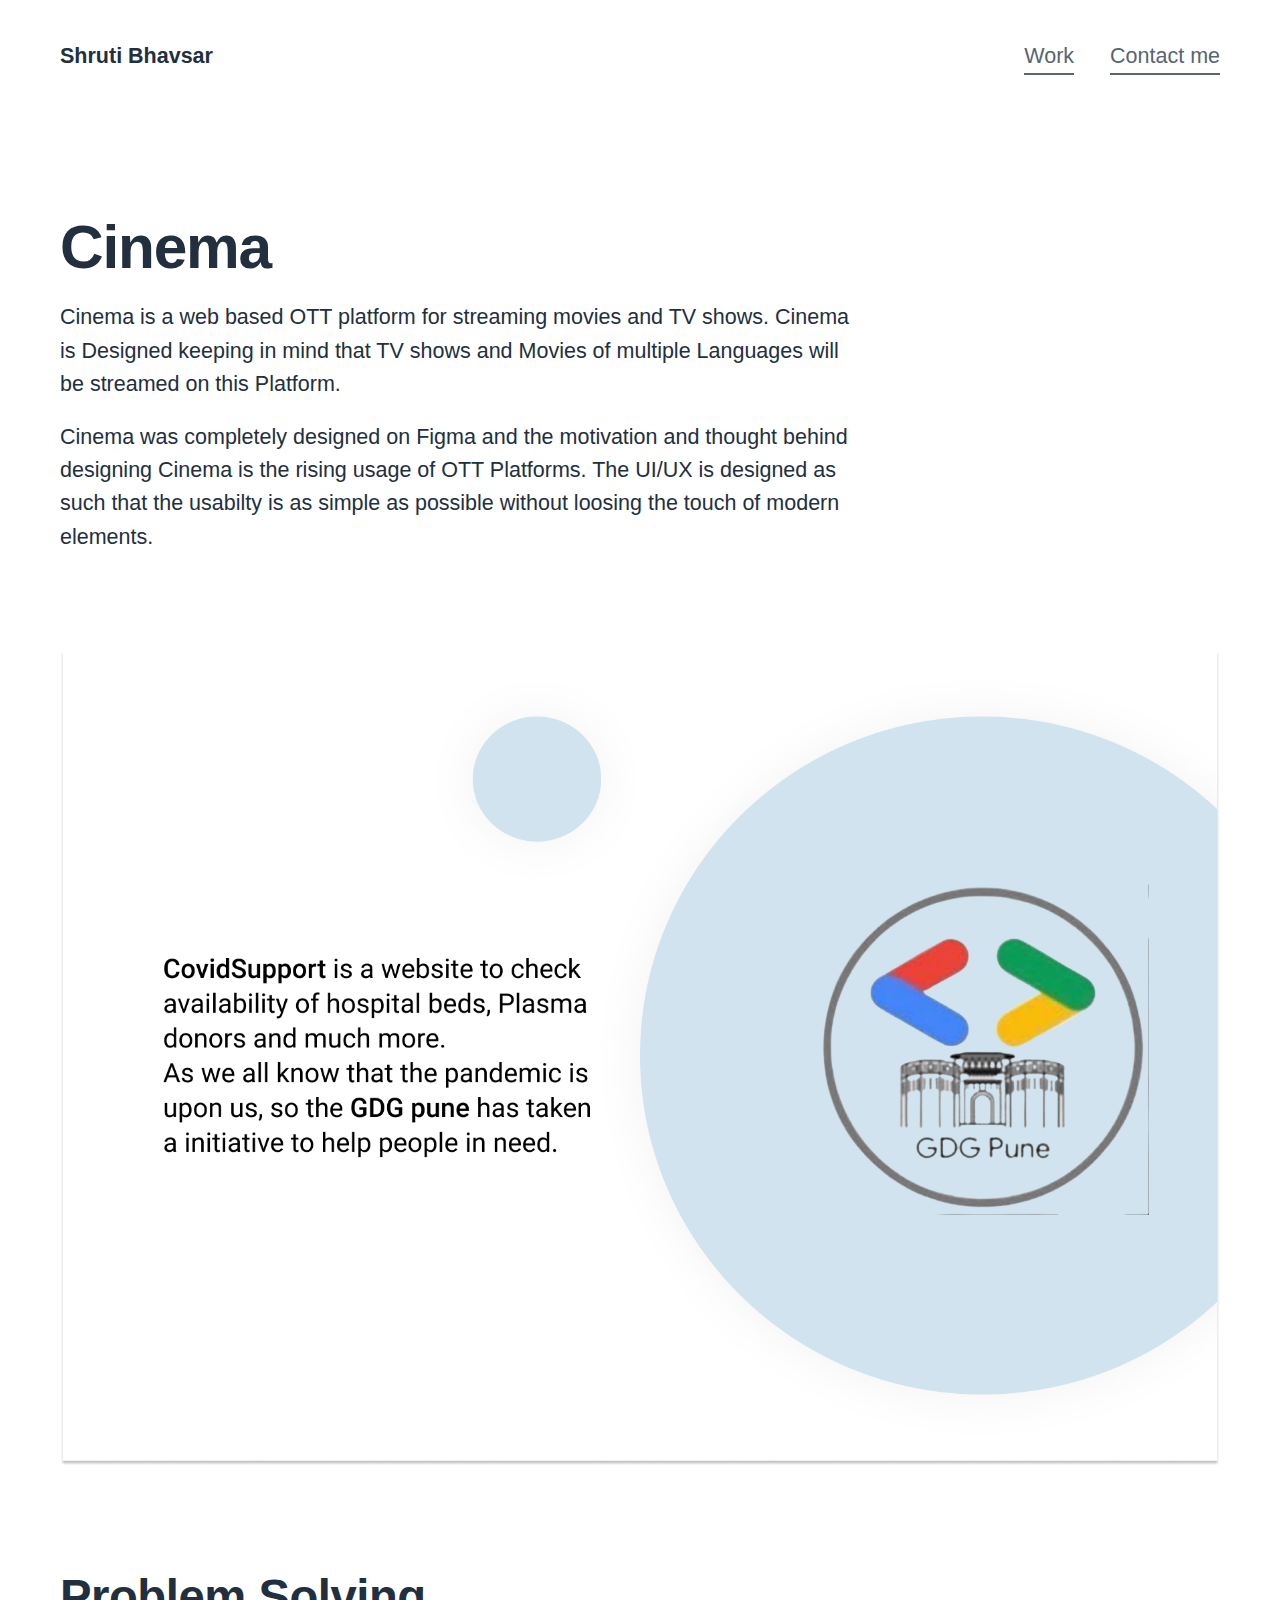
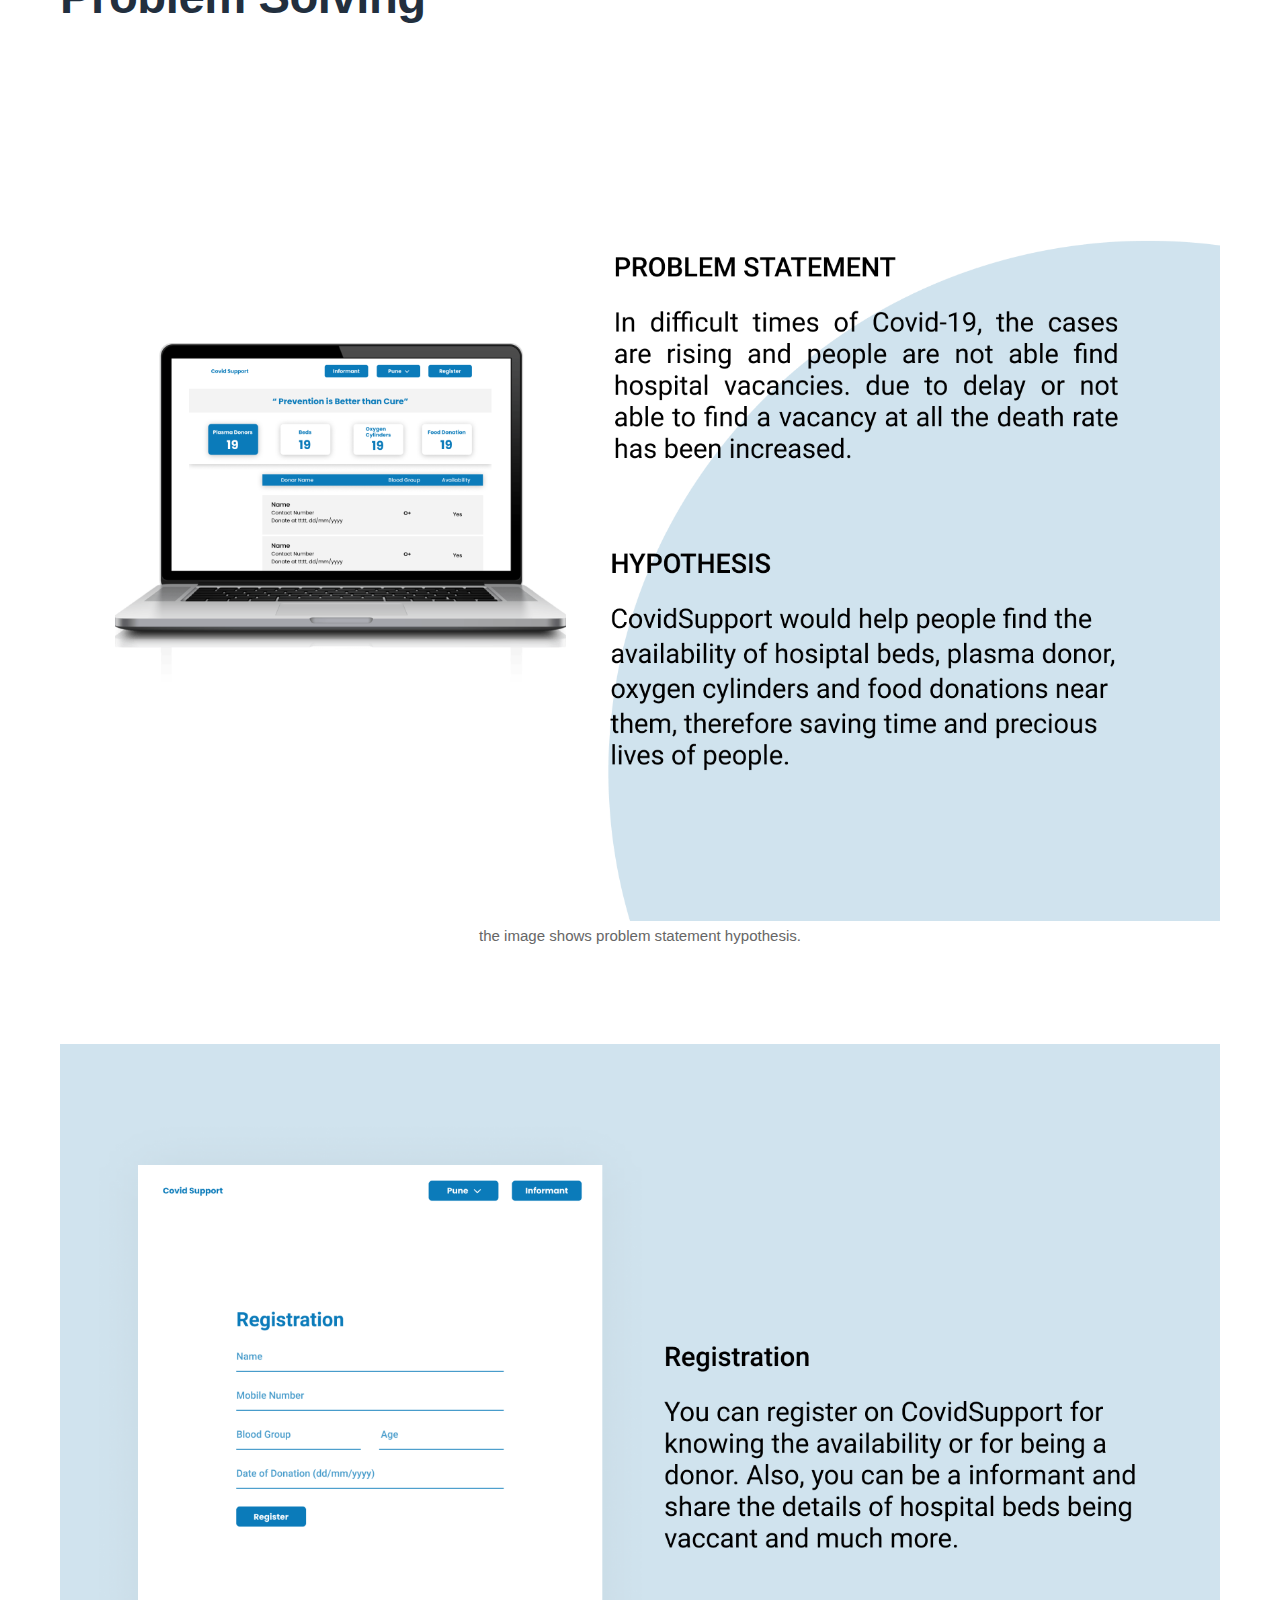
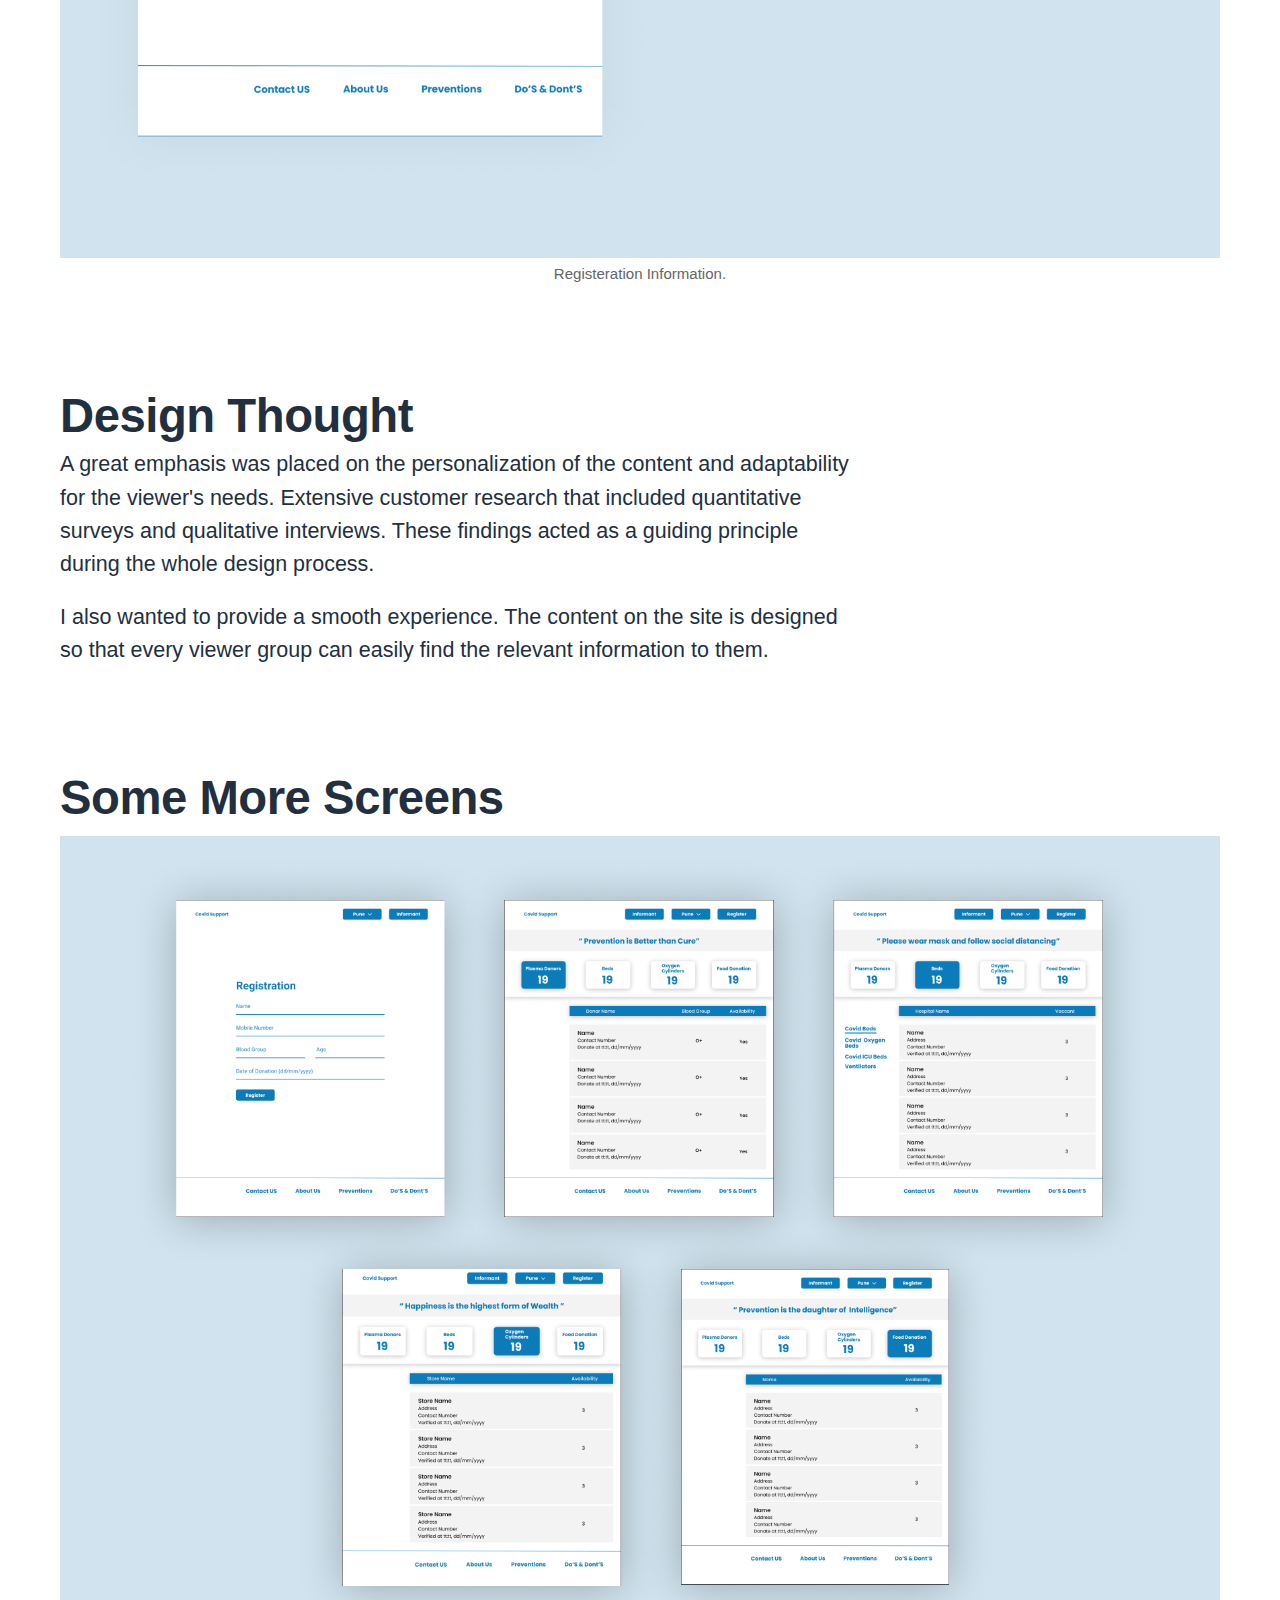
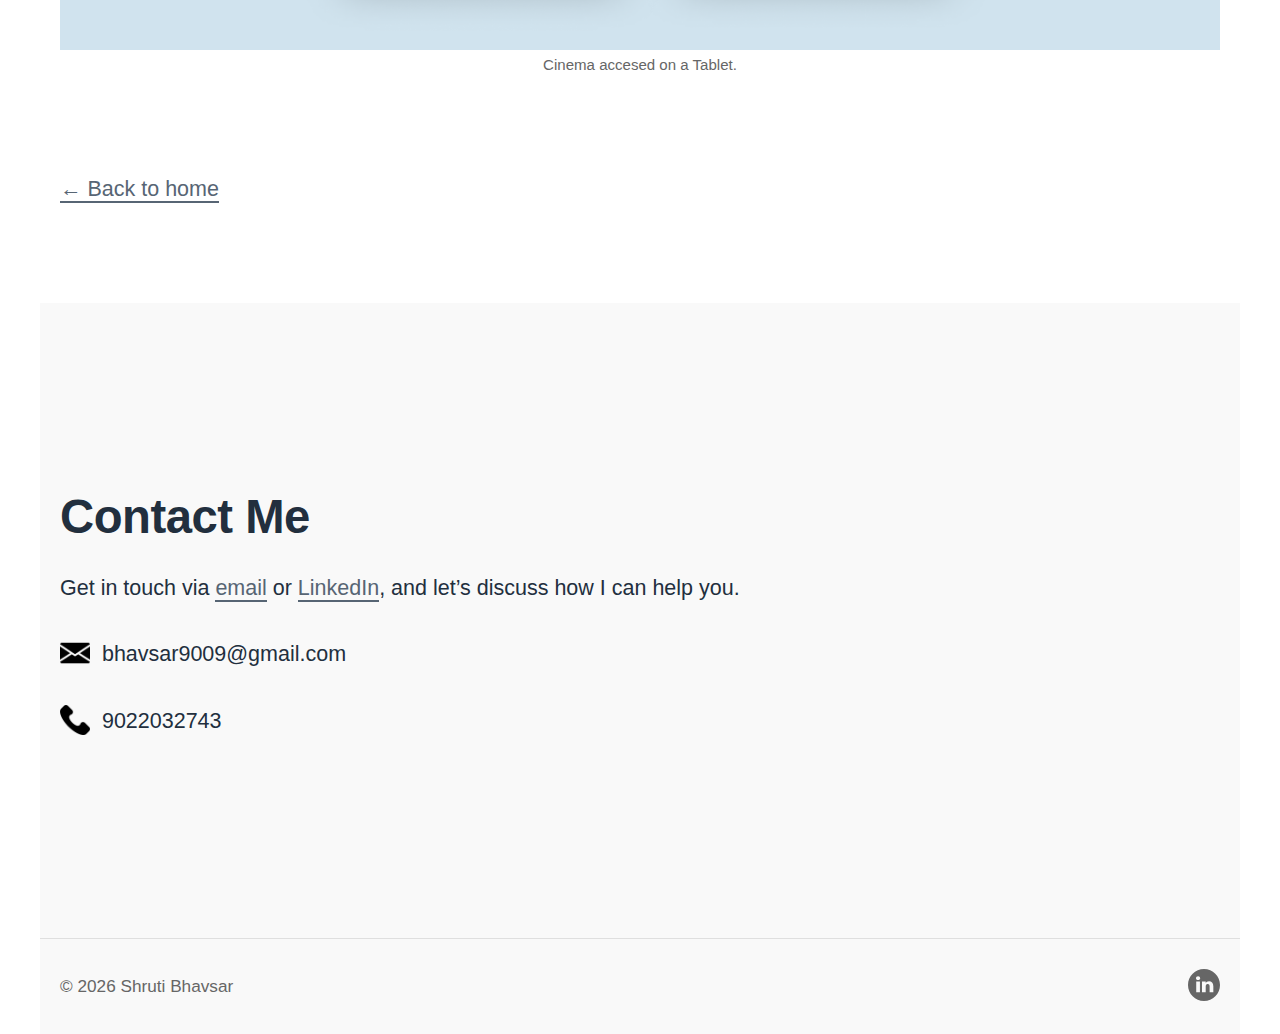
==== commit 182034ff: "update" ====
--- a/cinema.html
+++ b/cinema.html
@@ -39,35 +39,24 @@
         </section>
 
         <section class="work-challenge">
-          <h2>The Design</h2>
-          <p>Below are the Images showing the designs for Cinema.</p>
+          <h2>Problem Solving</h2>
+          <p></p>
           
         </section>
 
         <section class="work-images">
           <figure>
             <img src="images/group96.png">
-            <figcaption>This is the page after selecting a movie and ready to be played.</figcaption>
+            <figcaption>the image shows problem statement hypothesis.</figcaption>
           </figure>
         </section>
         <section class="work-images">
           <figure>
             <img src="images/Group 104.png">
-            <figcaption>Content page showing the movies and TV shows collection.</figcaption>
+            <figcaption>Registeration Information.</figcaption>
           </figure>
         </section>
-        <section class="work-images">
-          <figure>
-            <img src="images/Group 98.png">
-            <figcaption>The Login Screen</figcaption>
-          </figure>
-        </section>
-        <section class="work-images">
-          <figure>
-            <img src="images/Group 113.png">
-            <figcaption>The screen after playing a movie</figcaption>
-          </figure>
-        </section>
+      
 
         <section class="work-text">
           <h2>Design Thought</h2>
@@ -83,12 +72,7 @@
           </figure>
         </section>
 
-        <section class="work-images">
-          <figure>
-            <img src="images/Group 106 (1).png">
-            <figcaption>The collective display of all the screens.</figcaption>
-          </figure>
-        </section>
+        
 
         <section class="back-to-home">
           <p><a href="/">&larr; Back to home</a></p>
--- a/style.css
+++ b/style.css
@@ -381,6 +381,9 @@
 }
 .bar .progress-line.html span{
   width: 95%;
+}
+.bar .progress-line.sketch span{
+  width: 45%;
 }
 .bar .progress-line.css span{
   width: 95%;
@@ -426,6 +429,9 @@
 .progress-line.html span::after{
   content: "95%";
 }
+.progress-line.sketch span::after{
+  content: "45%";
+}
 .progress-line.css span::after{
   content: "95%";
 }
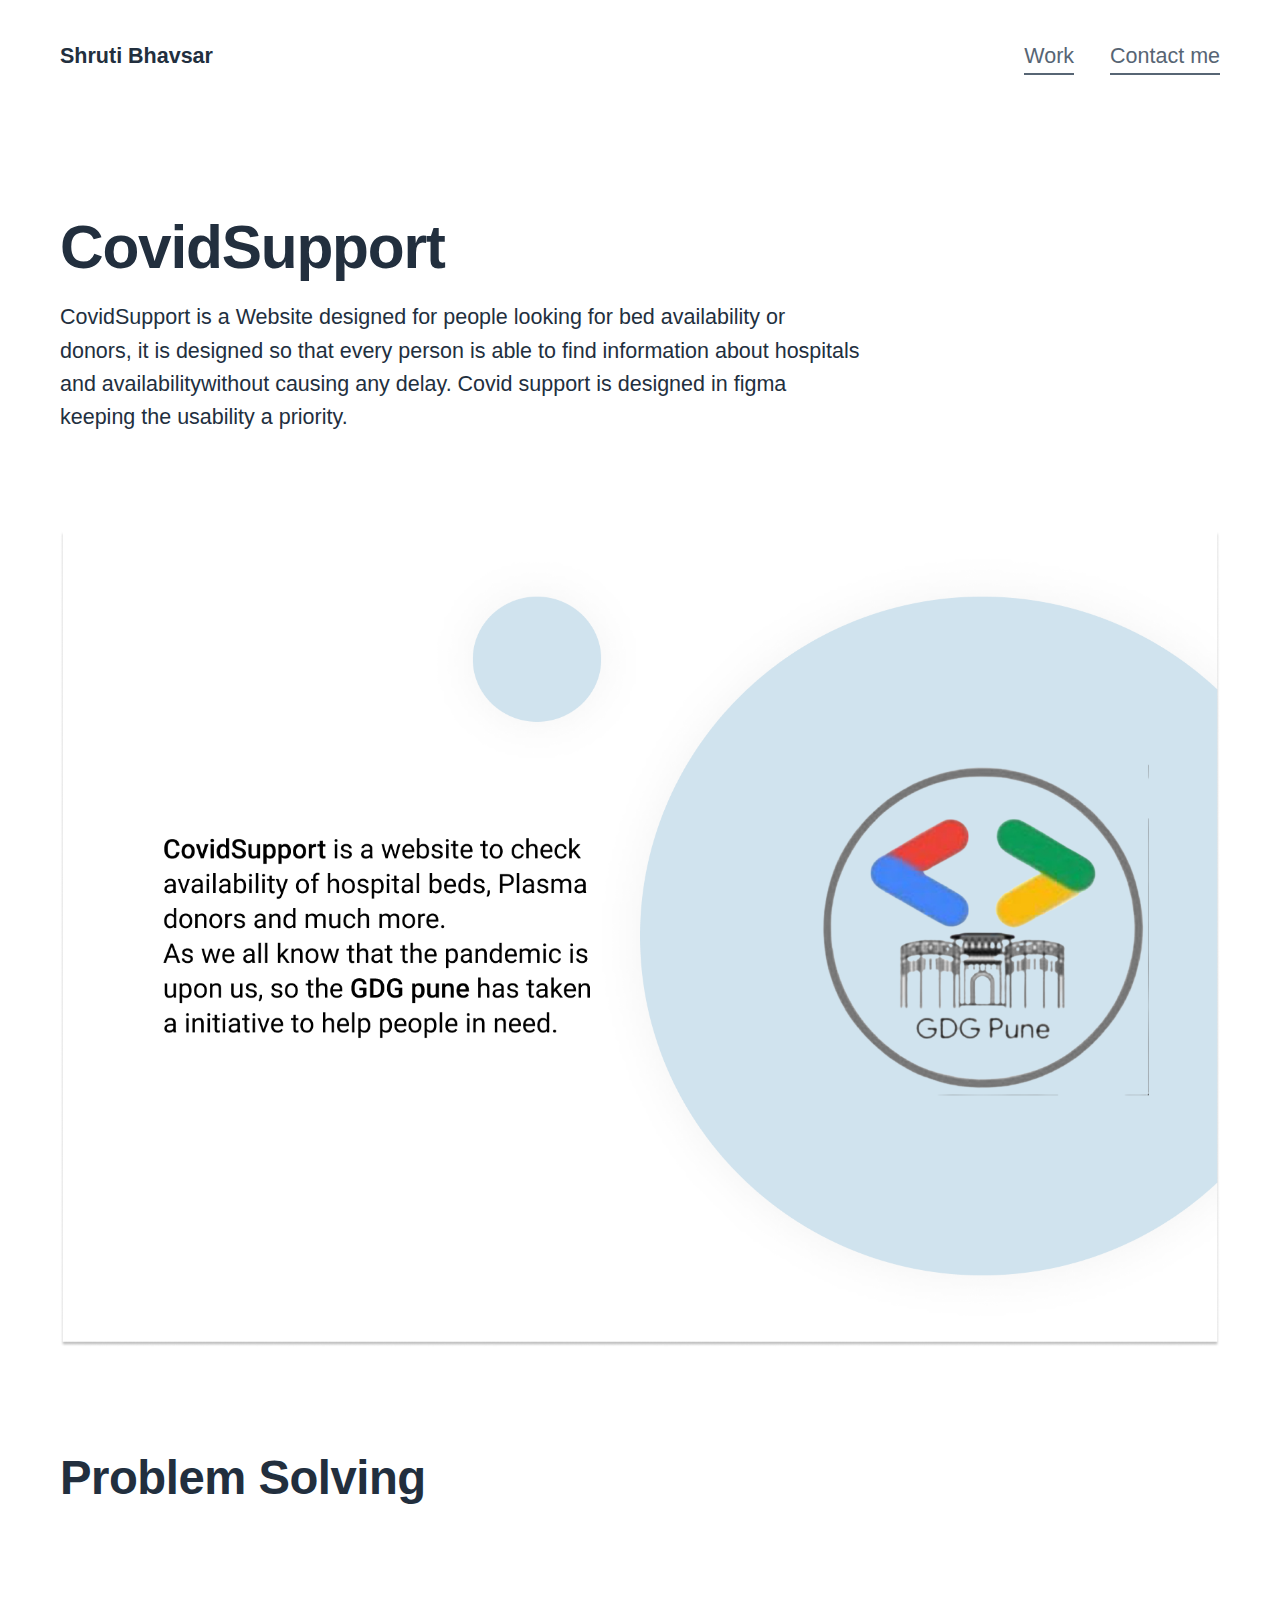
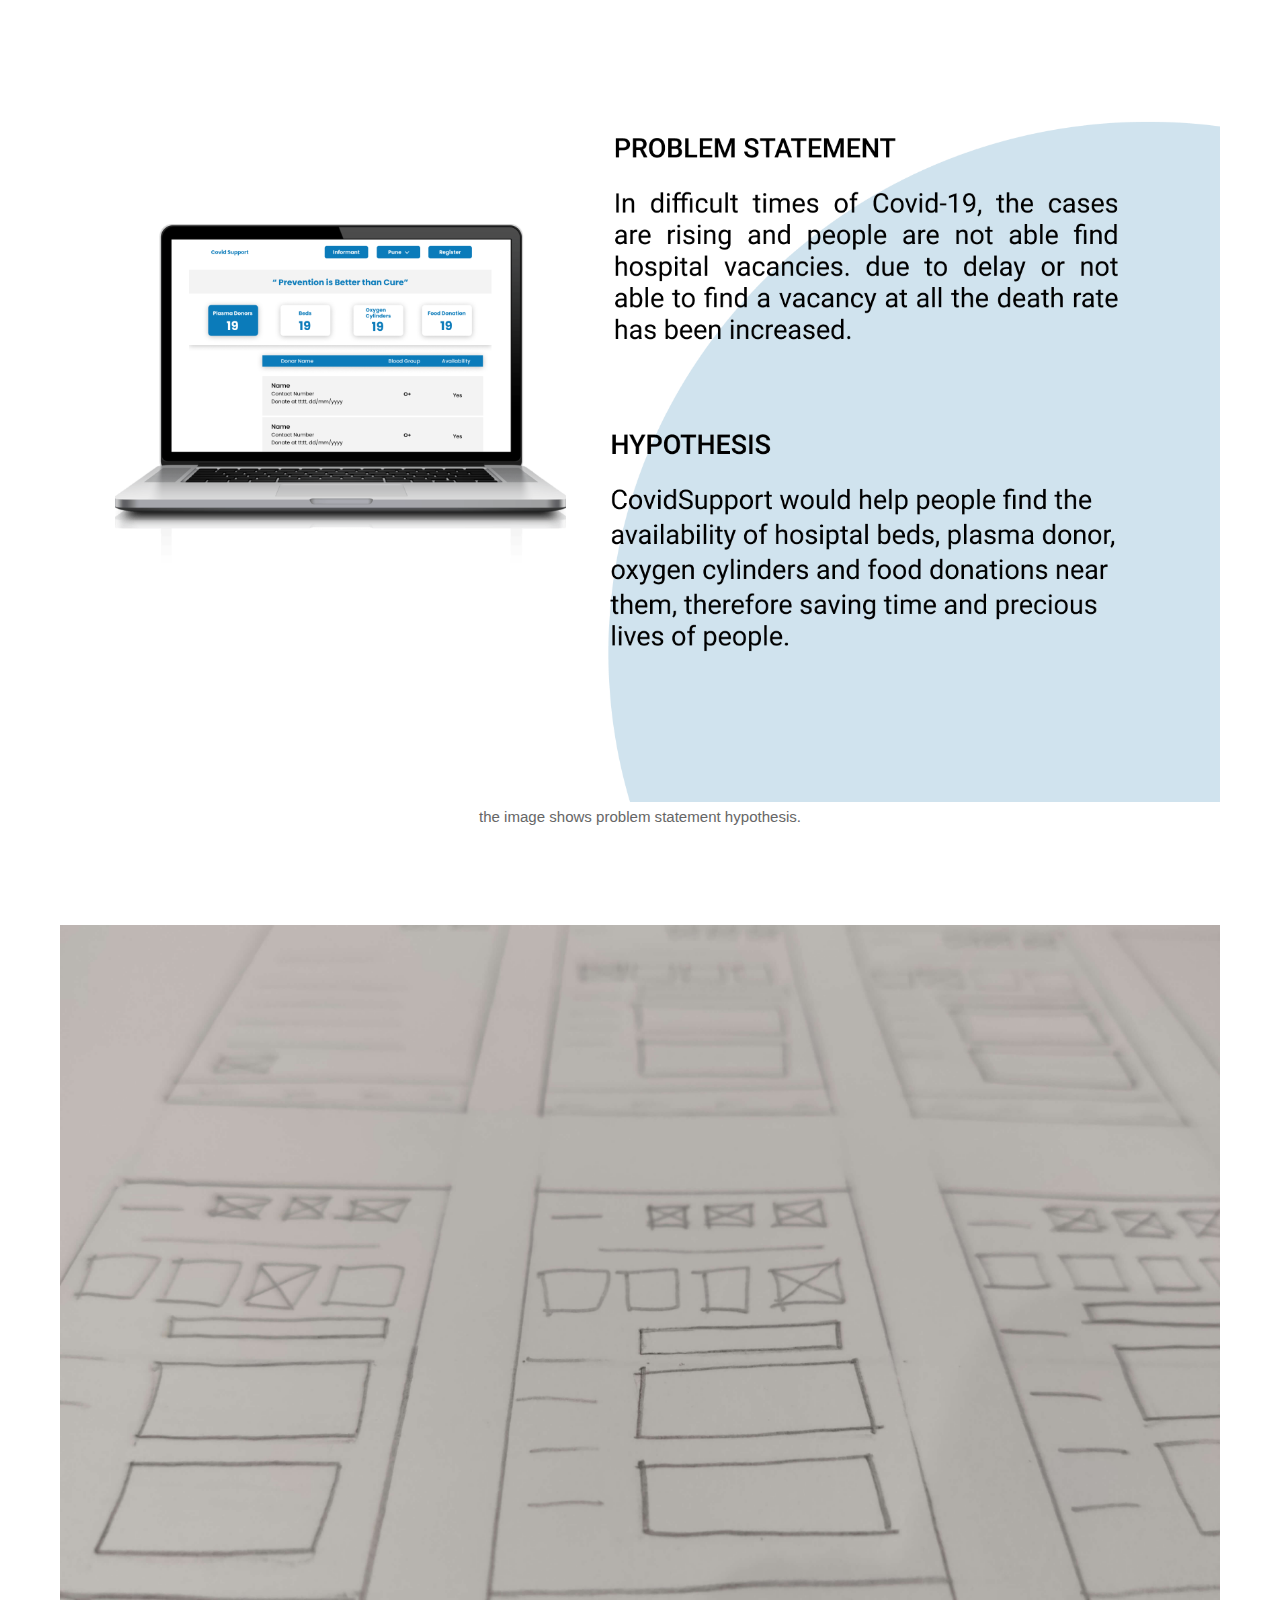
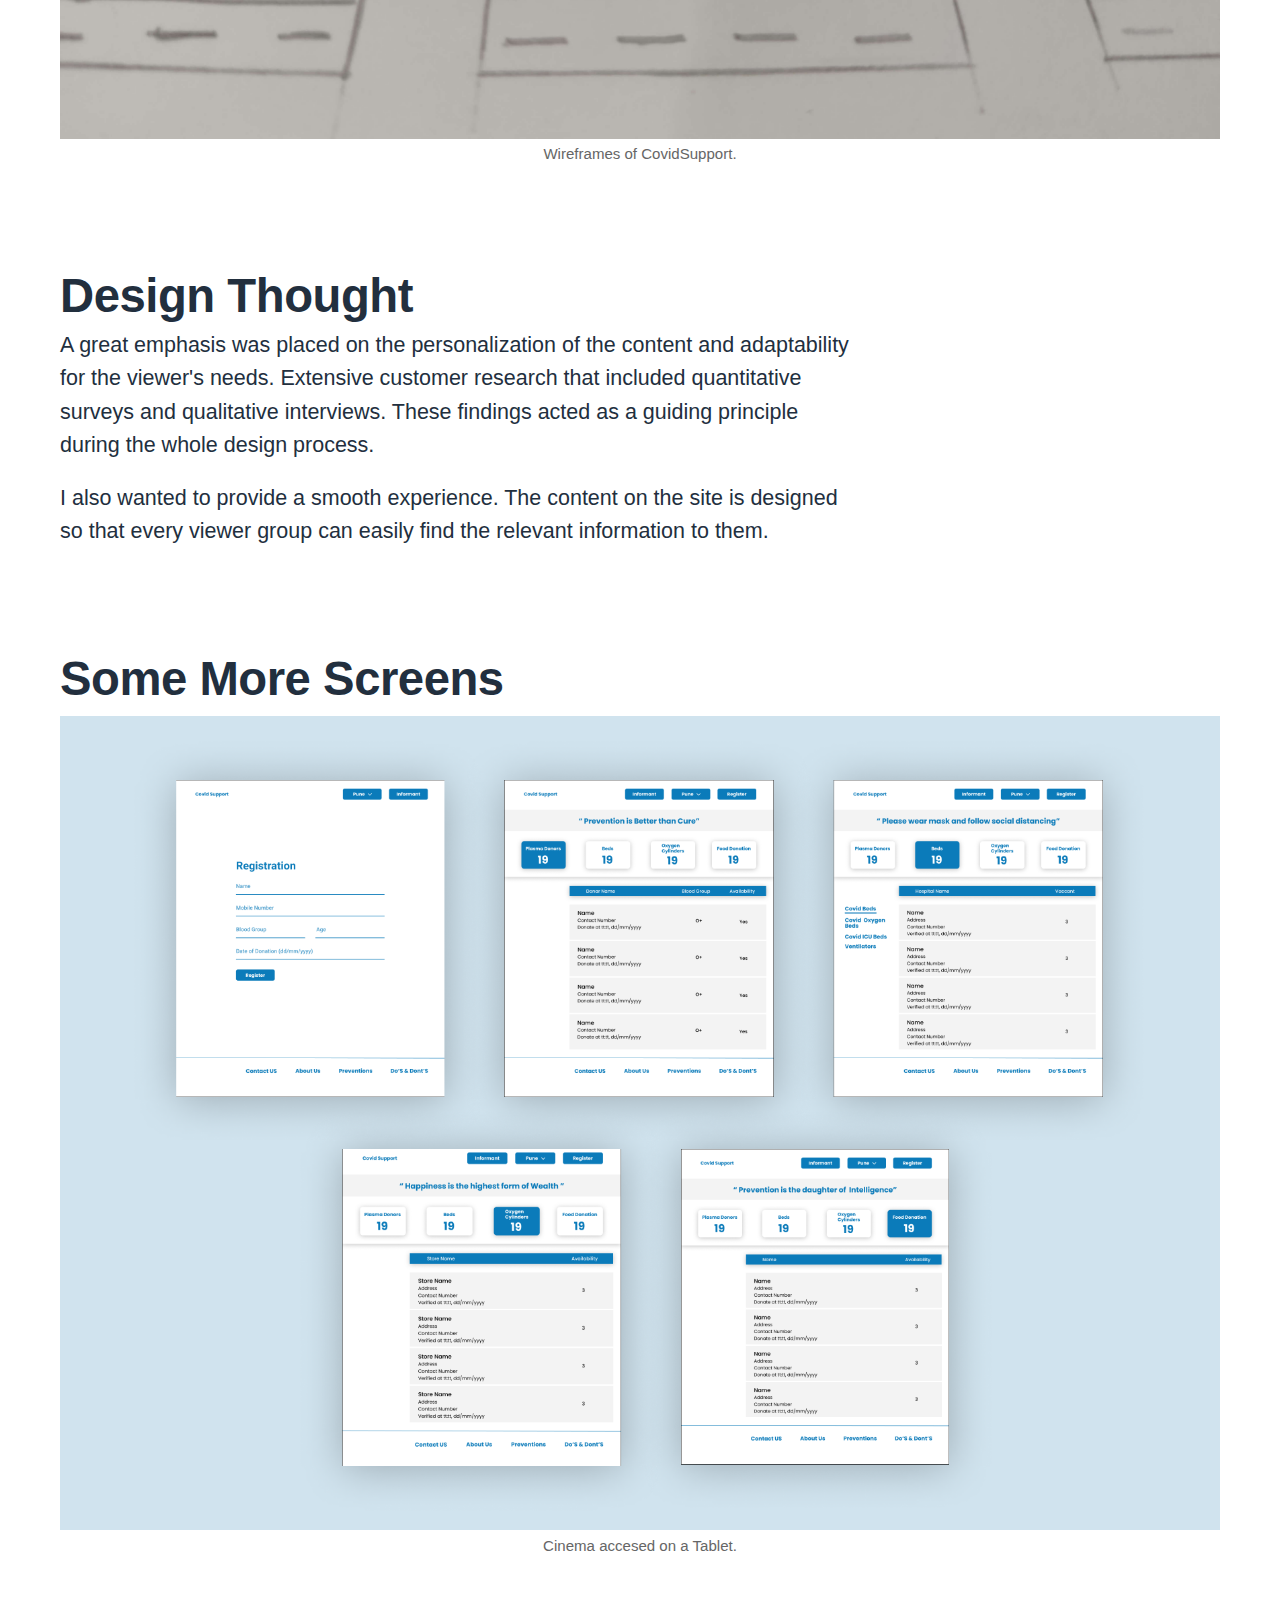
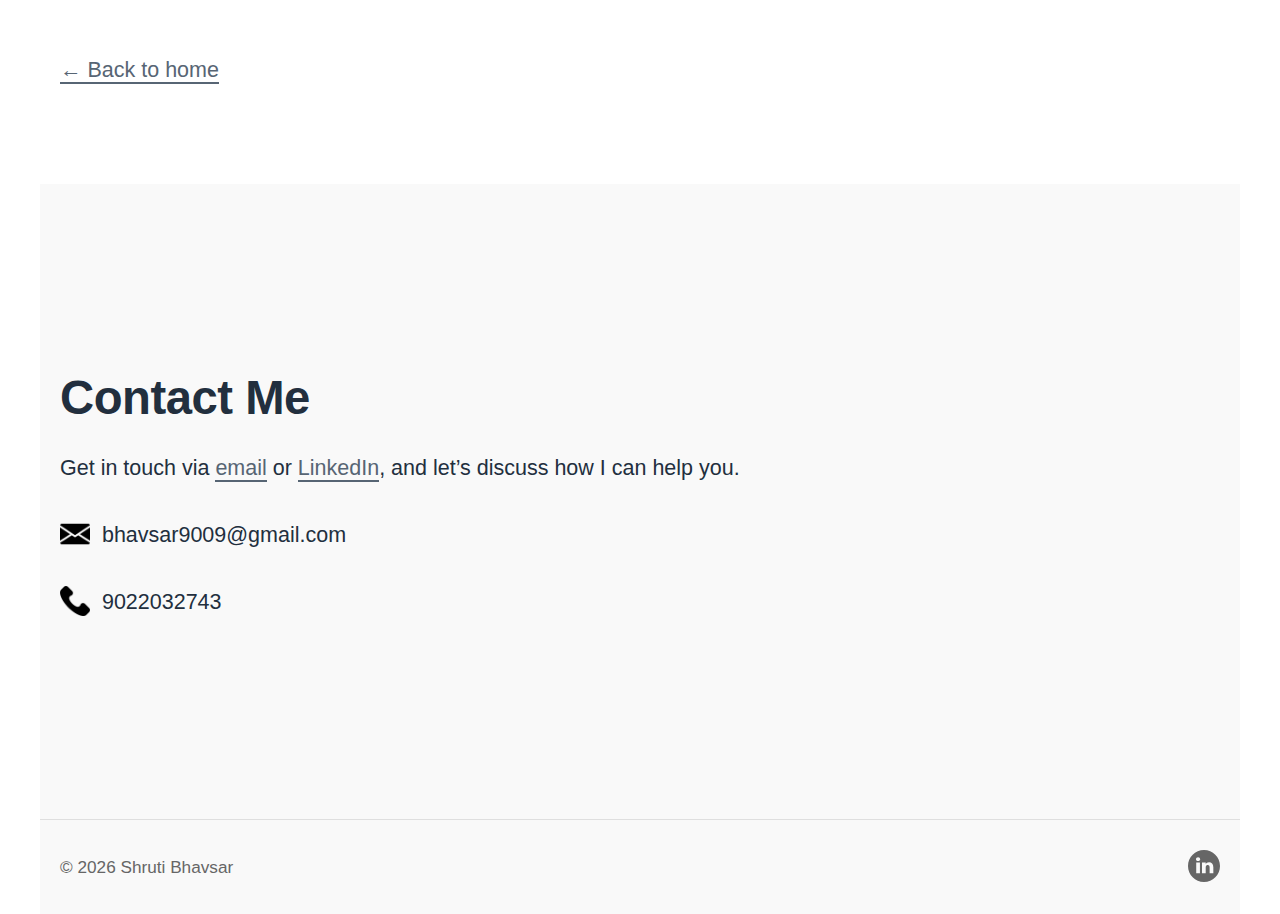
==== commit b396564c: "update" ====
--- a/cinema.html
+++ b/cinema.html
@@ -22,16 +22,16 @@
             <div class="logo">
               <a href="/">Shruti Bhavsar</a>
             </div>
-            <ul class="nav text-right">
+            <ul class="nav text-right"> 
               <li><a href="/">Work</a></li>
               <li><a href="#contact">Contact me</a></li>
             </ul>
           </header> 
 
         <section class="work-intro">
-          <h1>Cinema</h1>
-          <p>Cinema is a web based OTT platform for streaming movies and TV shows. Cinema is Designed keeping in mind that TV shows and Movies of multiple Languages will be streamed on this Platform.</p>
-          <p>Cinema was completely designed on Figma and the motivation and thought behind designing Cinema is the rising usage of OTT Platforms. The UI/UX is designed as such that the usabilty is as simple as possible without loosing the touch of modern elements.</p>
+          <h1>CovidSupport</h1>
+          <p>CovidSupport is a Website designed for people looking for bed availability or donors, it is designed so that every person is able to find information about hospitals and availabilitywithout causing any delay. Covid support is designed in figma keeping the usability a priority.</p>
+          <p></p>
         </section>
 
         <section>
@@ -50,10 +50,11 @@
             <figcaption>the image shows problem statement hypothesis.</figcaption>
           </figure>
         </section>
+        
         <section class="work-images">
           <figure>
-            <img src="images/Group 104.png">
-            <figcaption>Registeration Information.</figcaption>
+            <img src="images/w.png">
+            <figcaption>Wireframes of CovidSupport.</figcaption>
           </figure>
         </section>
       
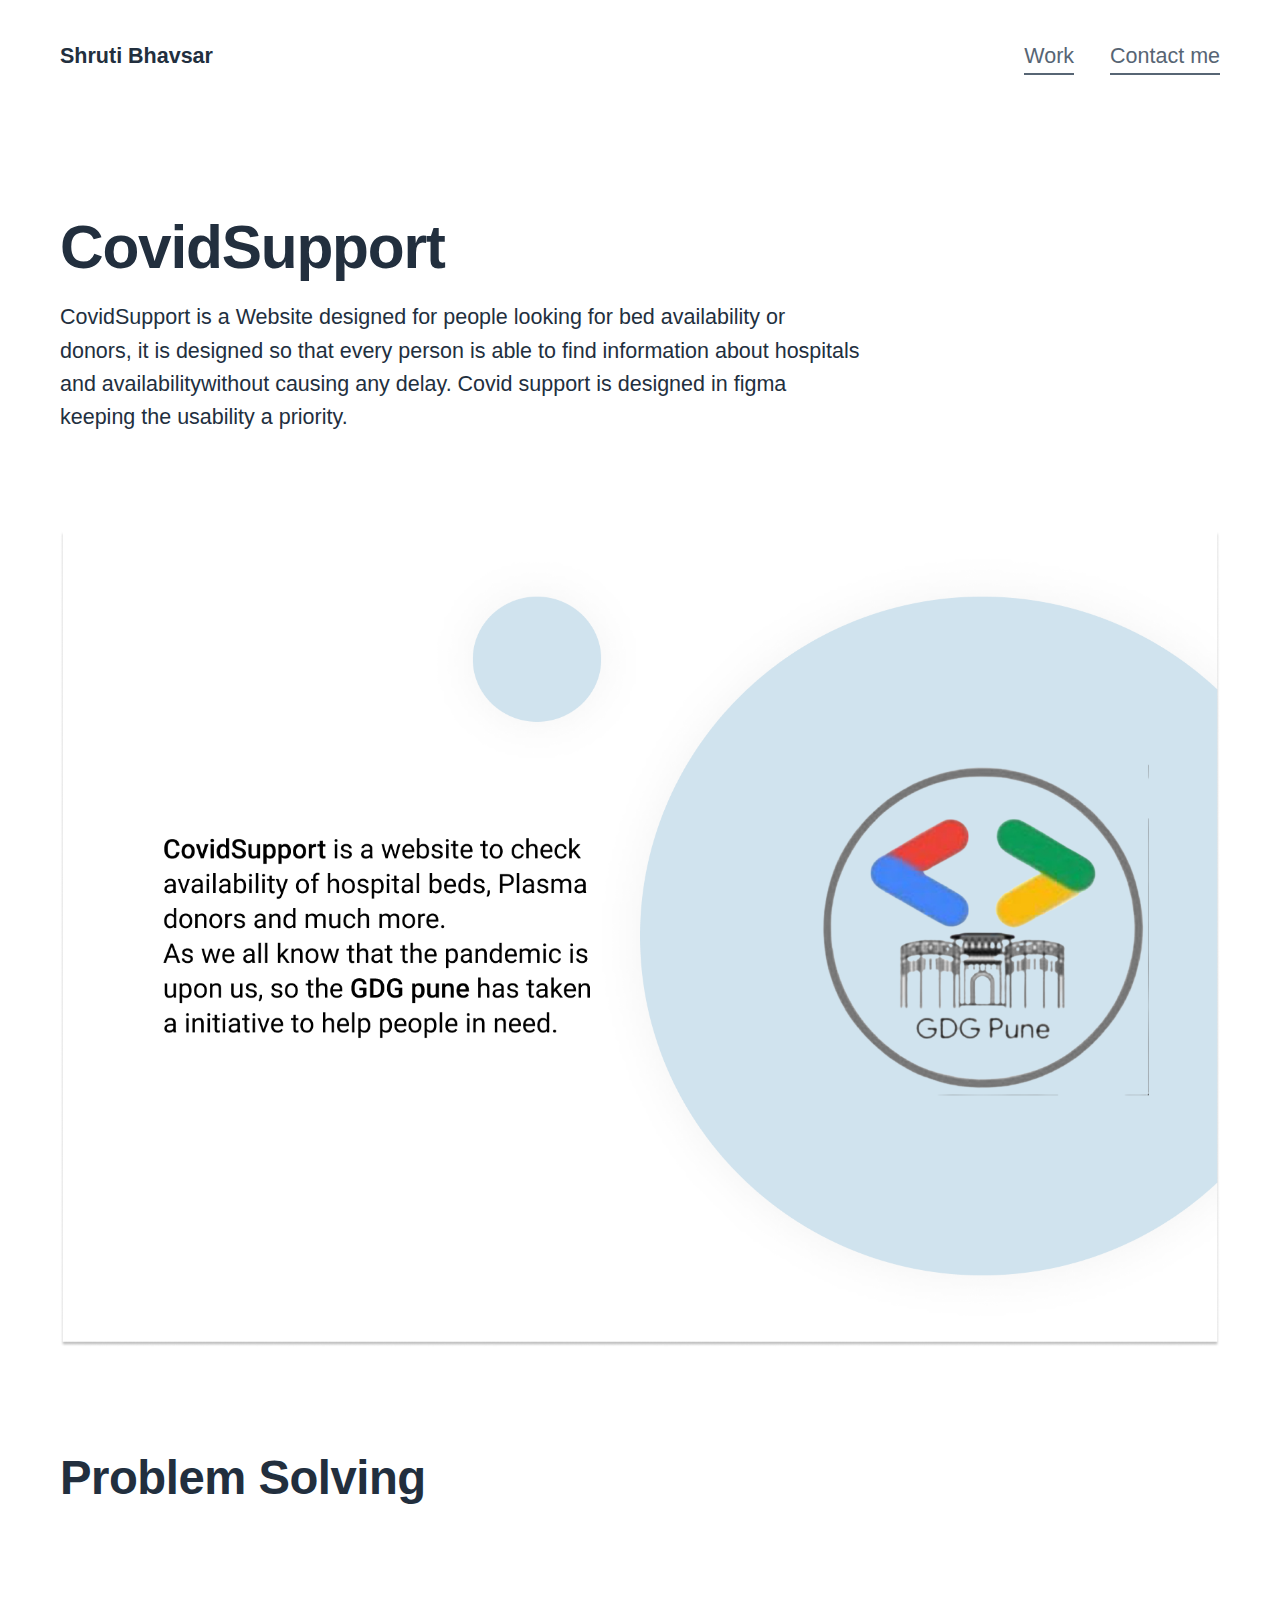
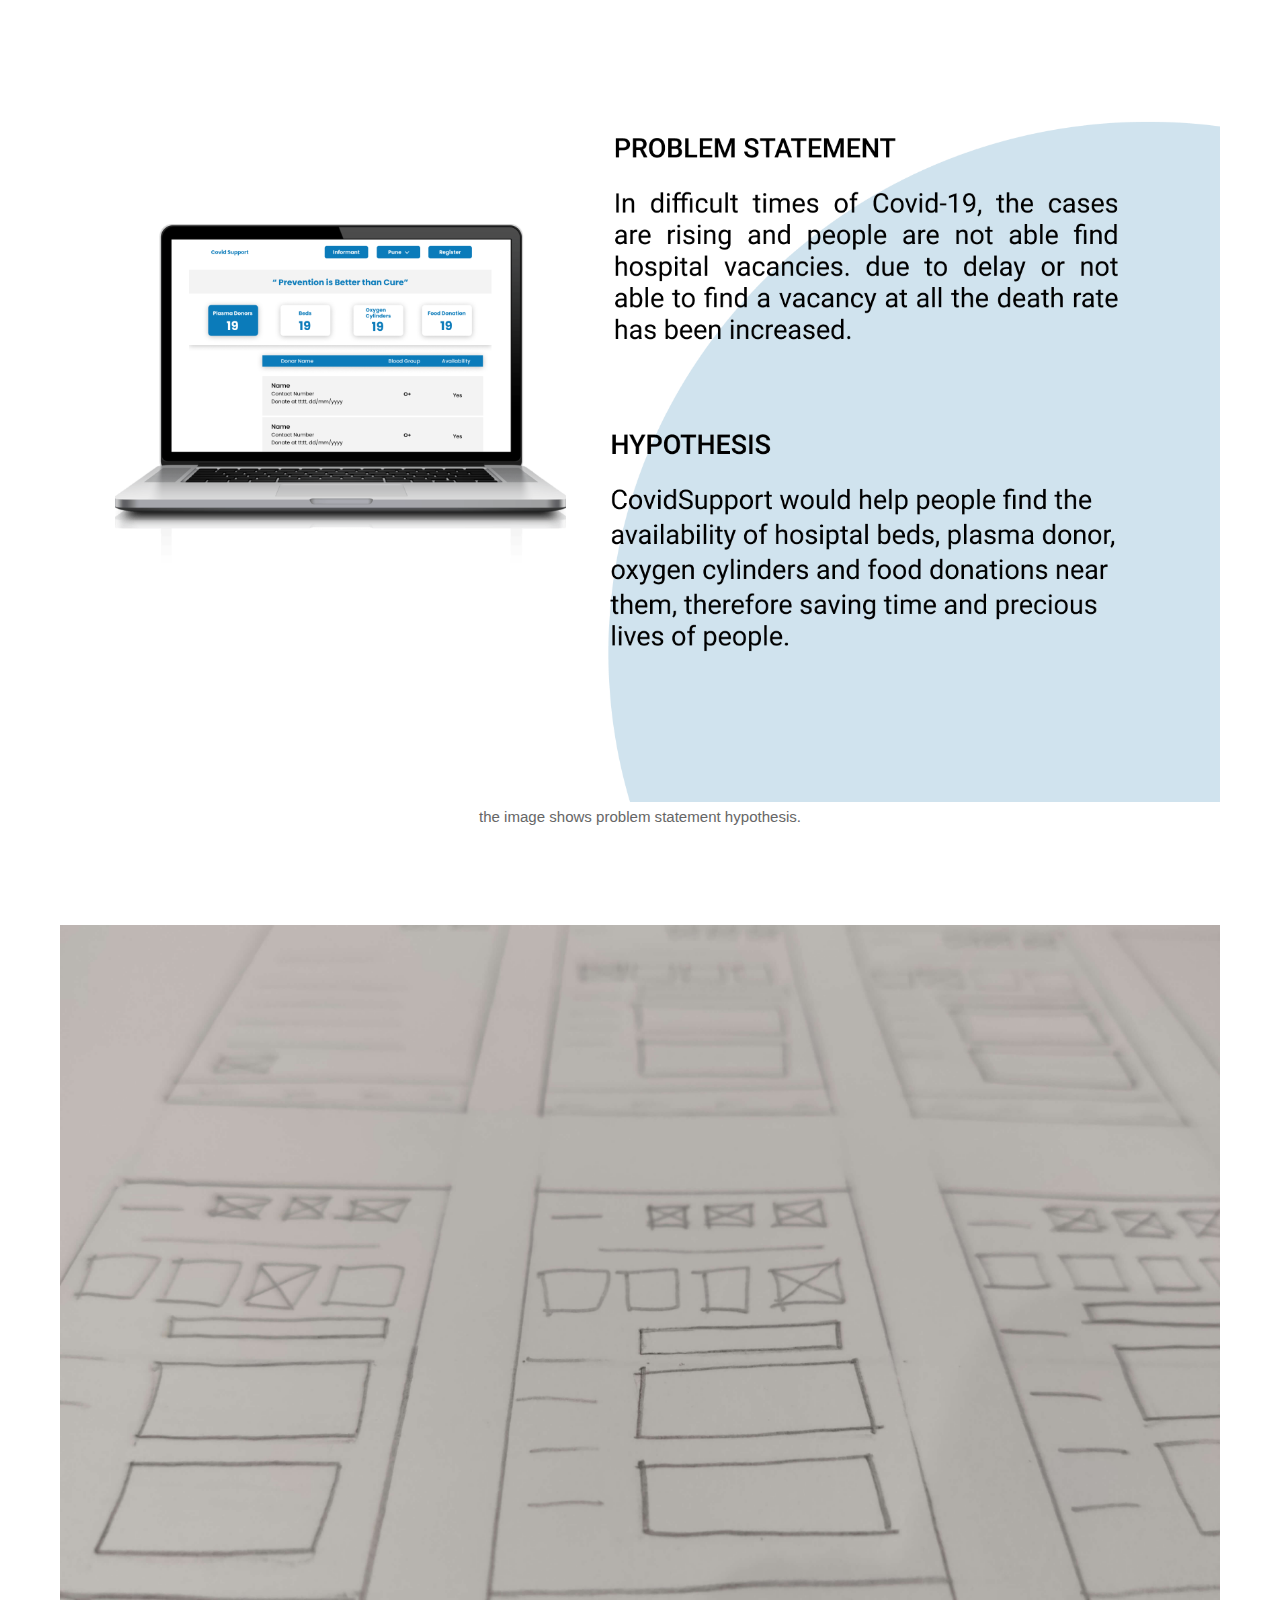
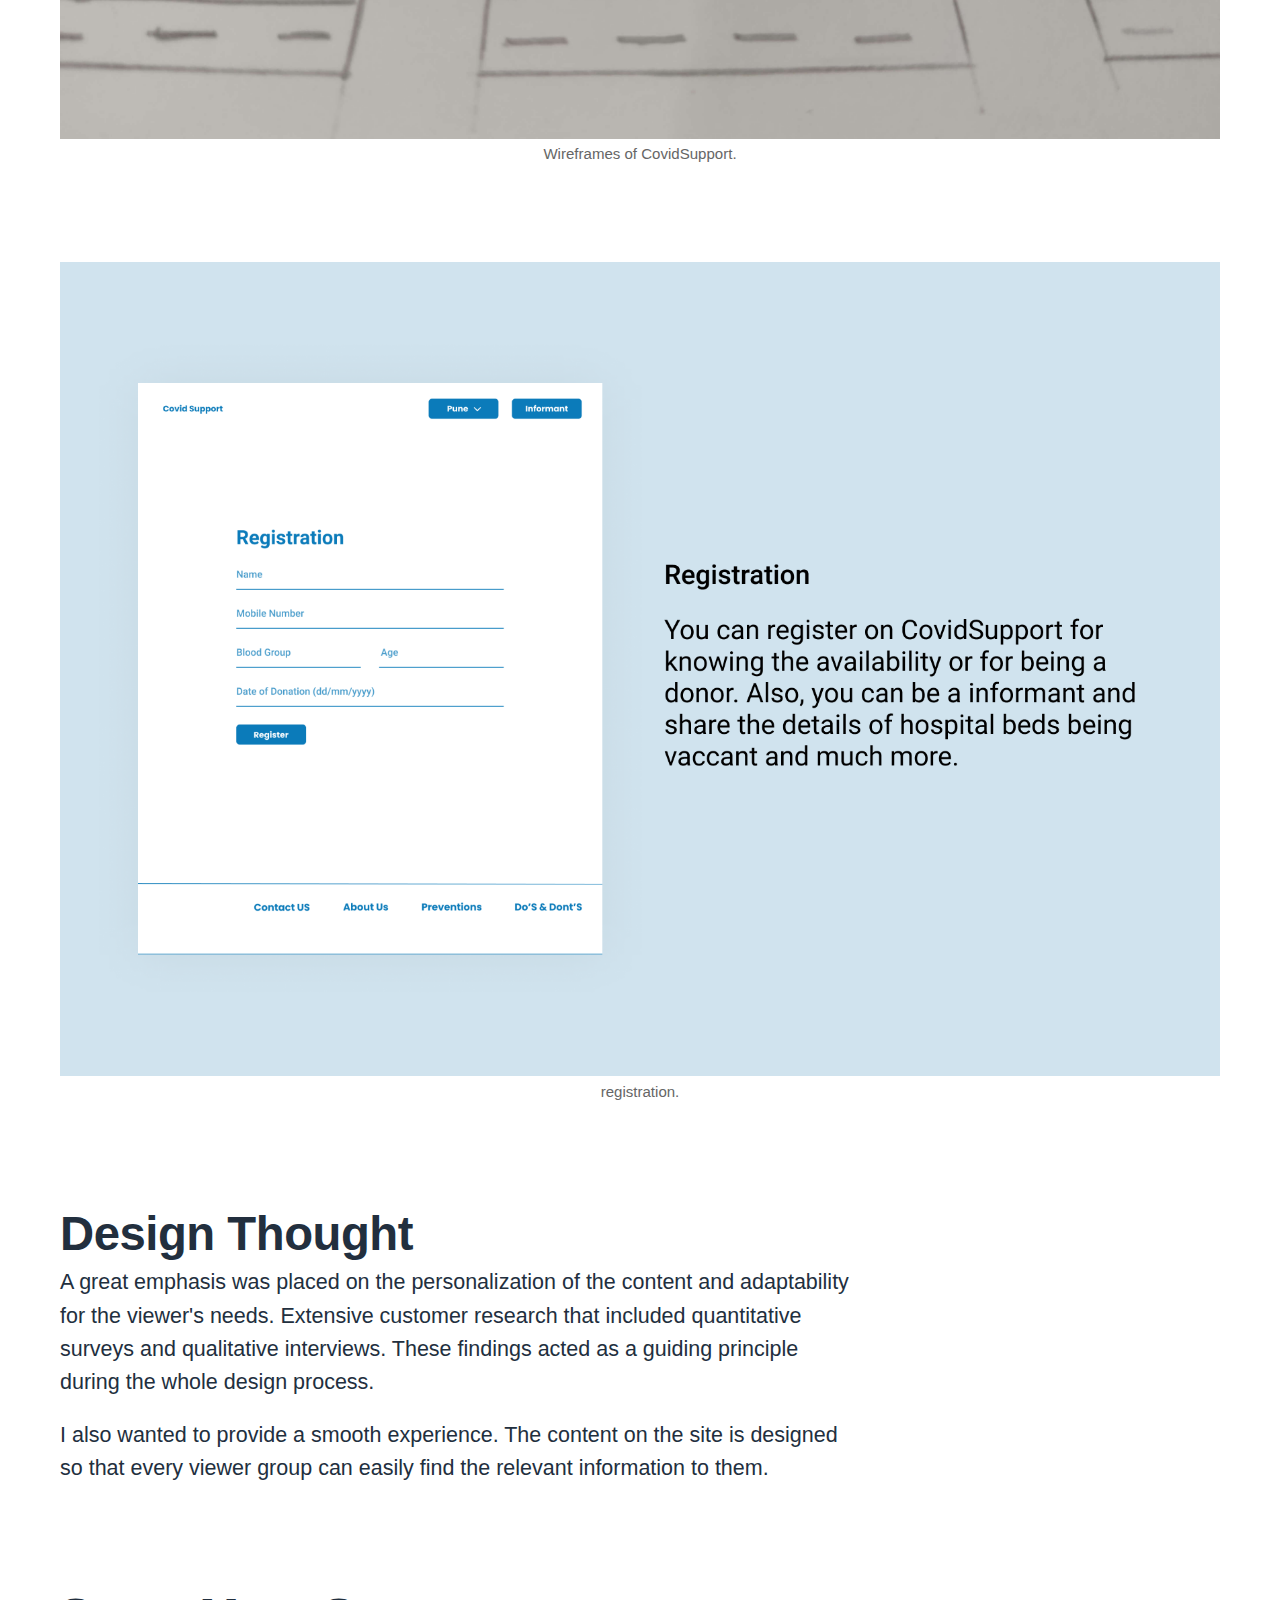
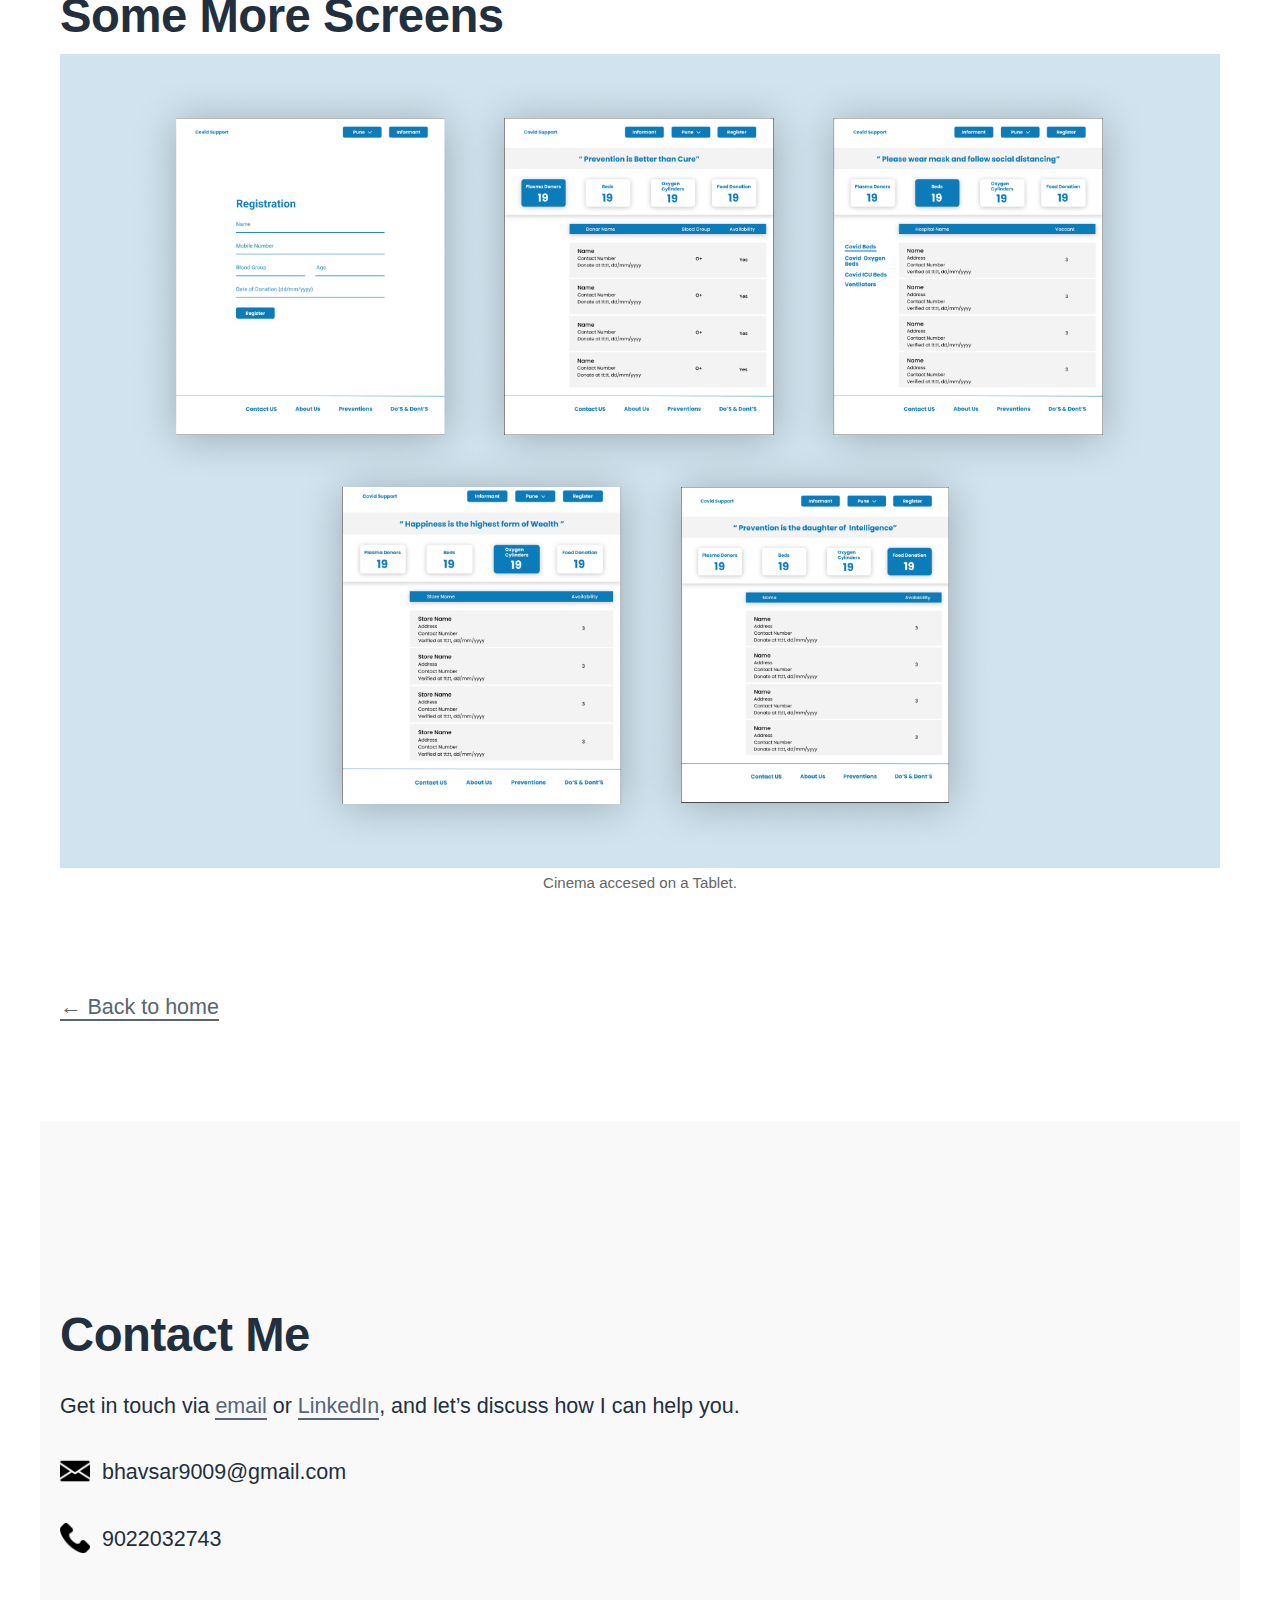
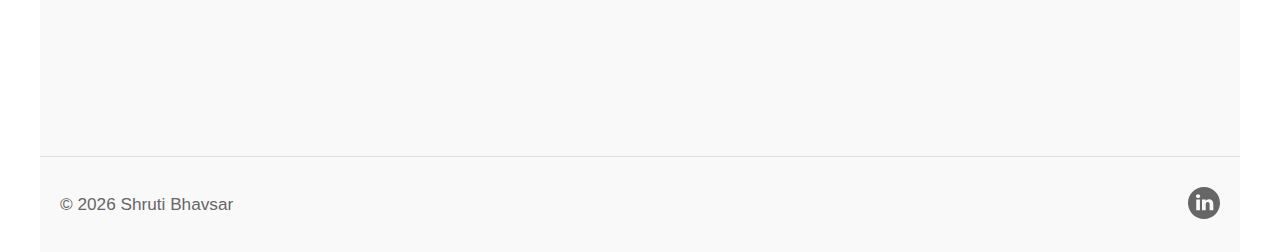
==== commit 5afd32fc: "update" ====
--- a/cinema.html
+++ b/cinema.html
@@ -55,6 +55,12 @@
           <figure>
             <img src="images/w.png">
             <figcaption>Wireframes of CovidSupport.</figcaption>
+          </figure>
+        </section>
+        <section class="work-images">
+          <figure>
+            <img src="images/Group 104.png">
+            <figcaption>registration.</figcaption>
           </figure>
         </section>
       
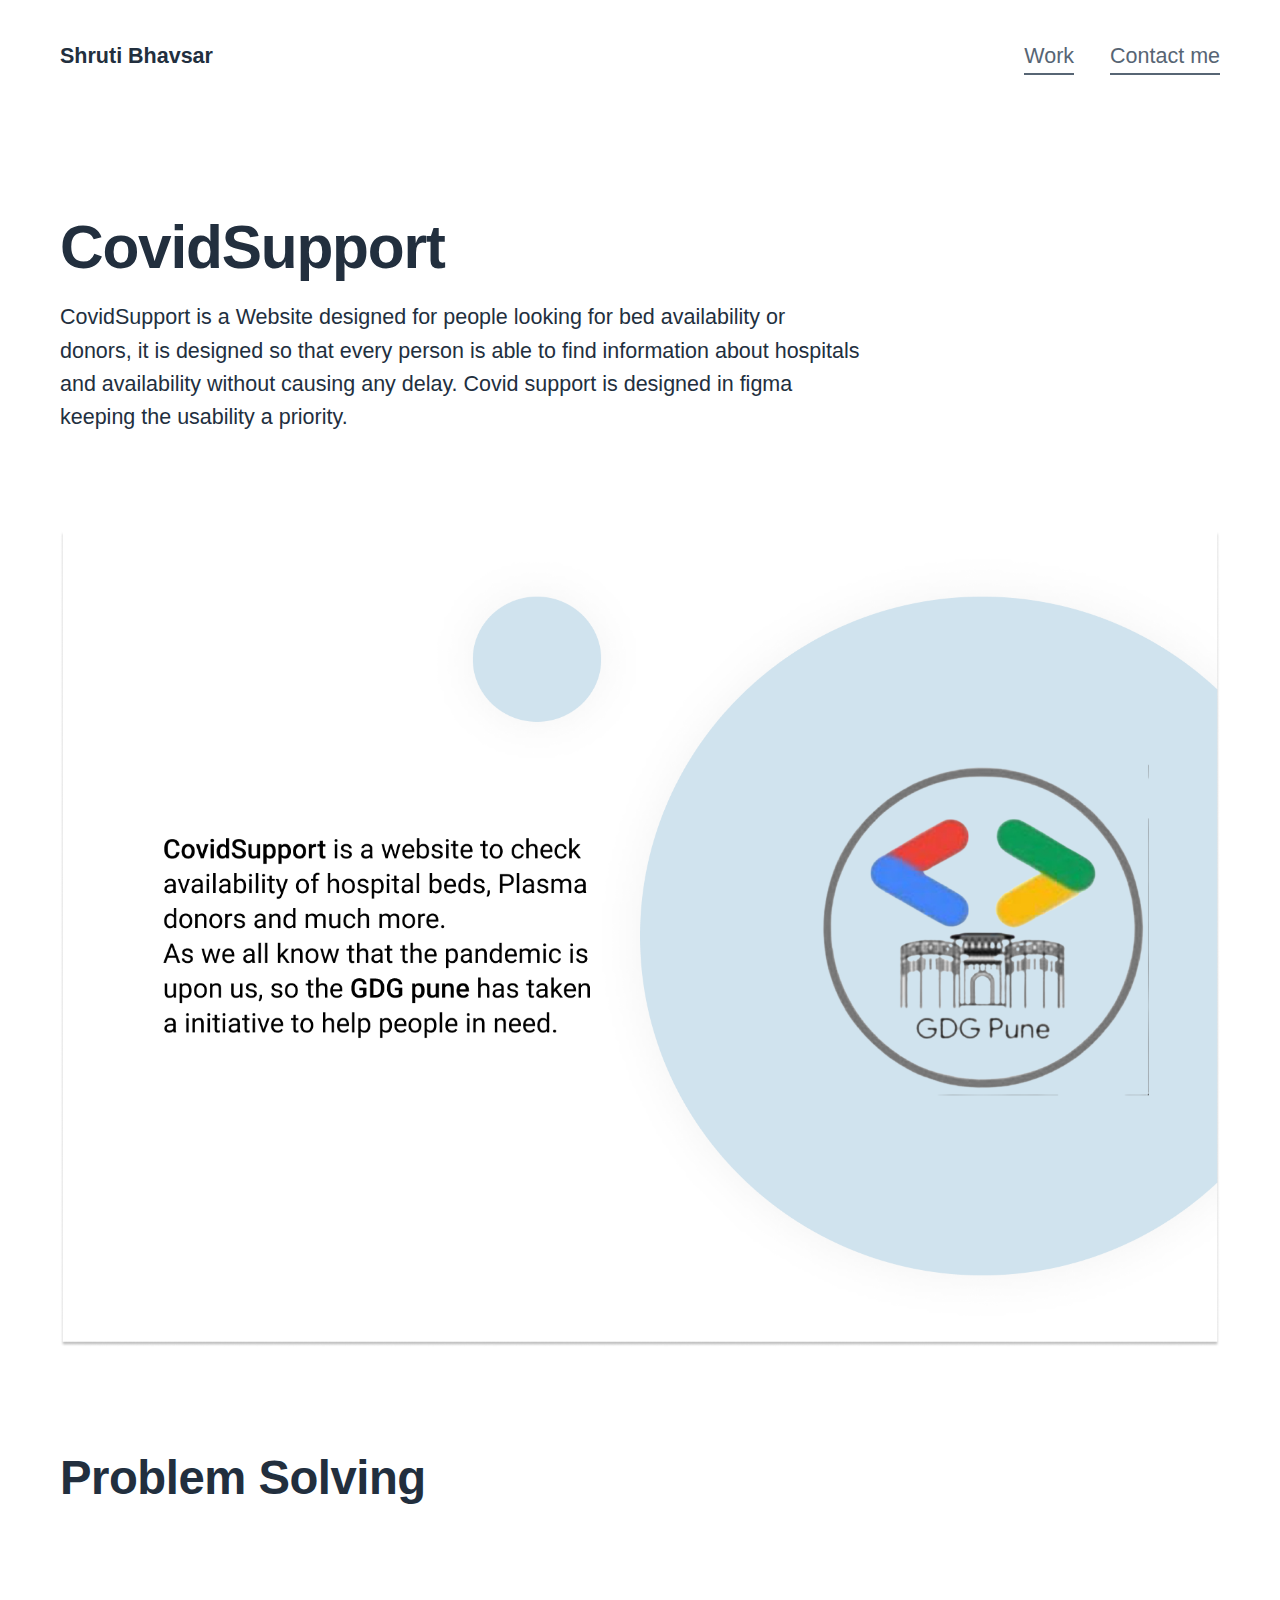
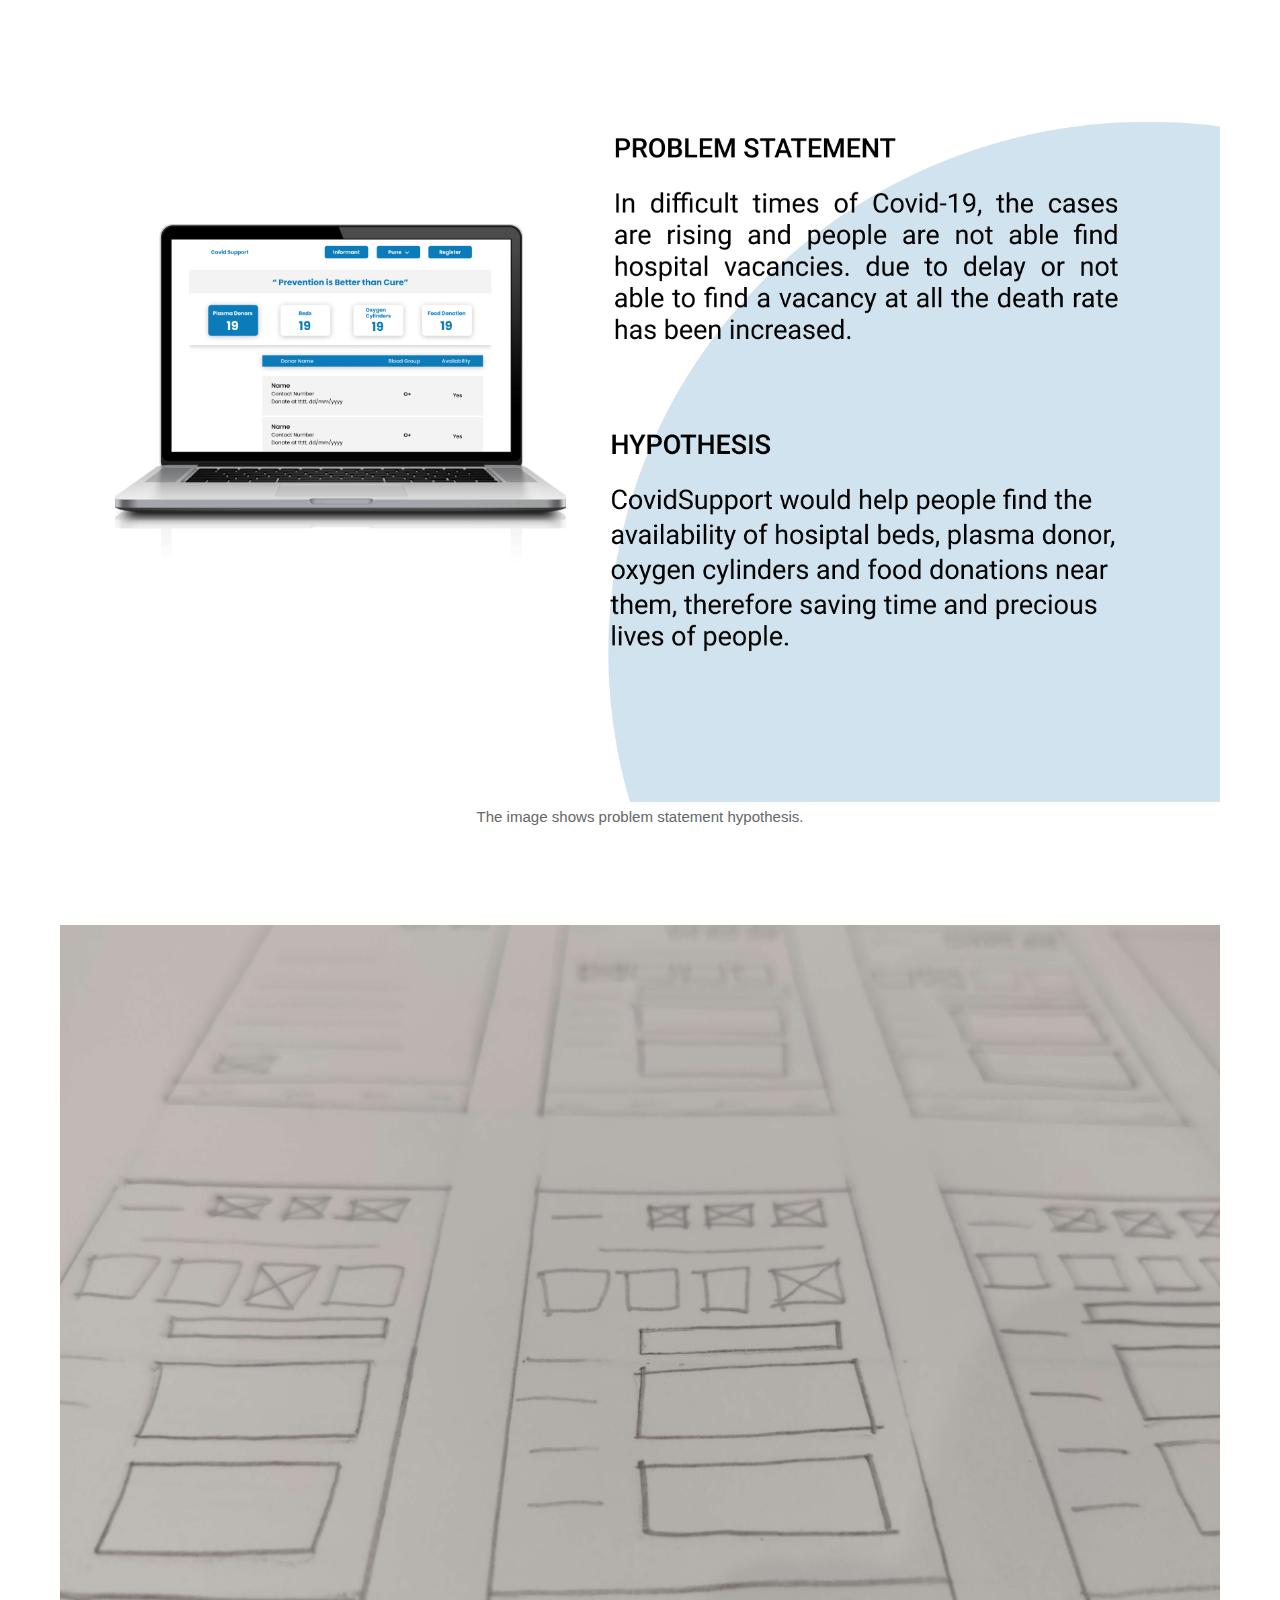
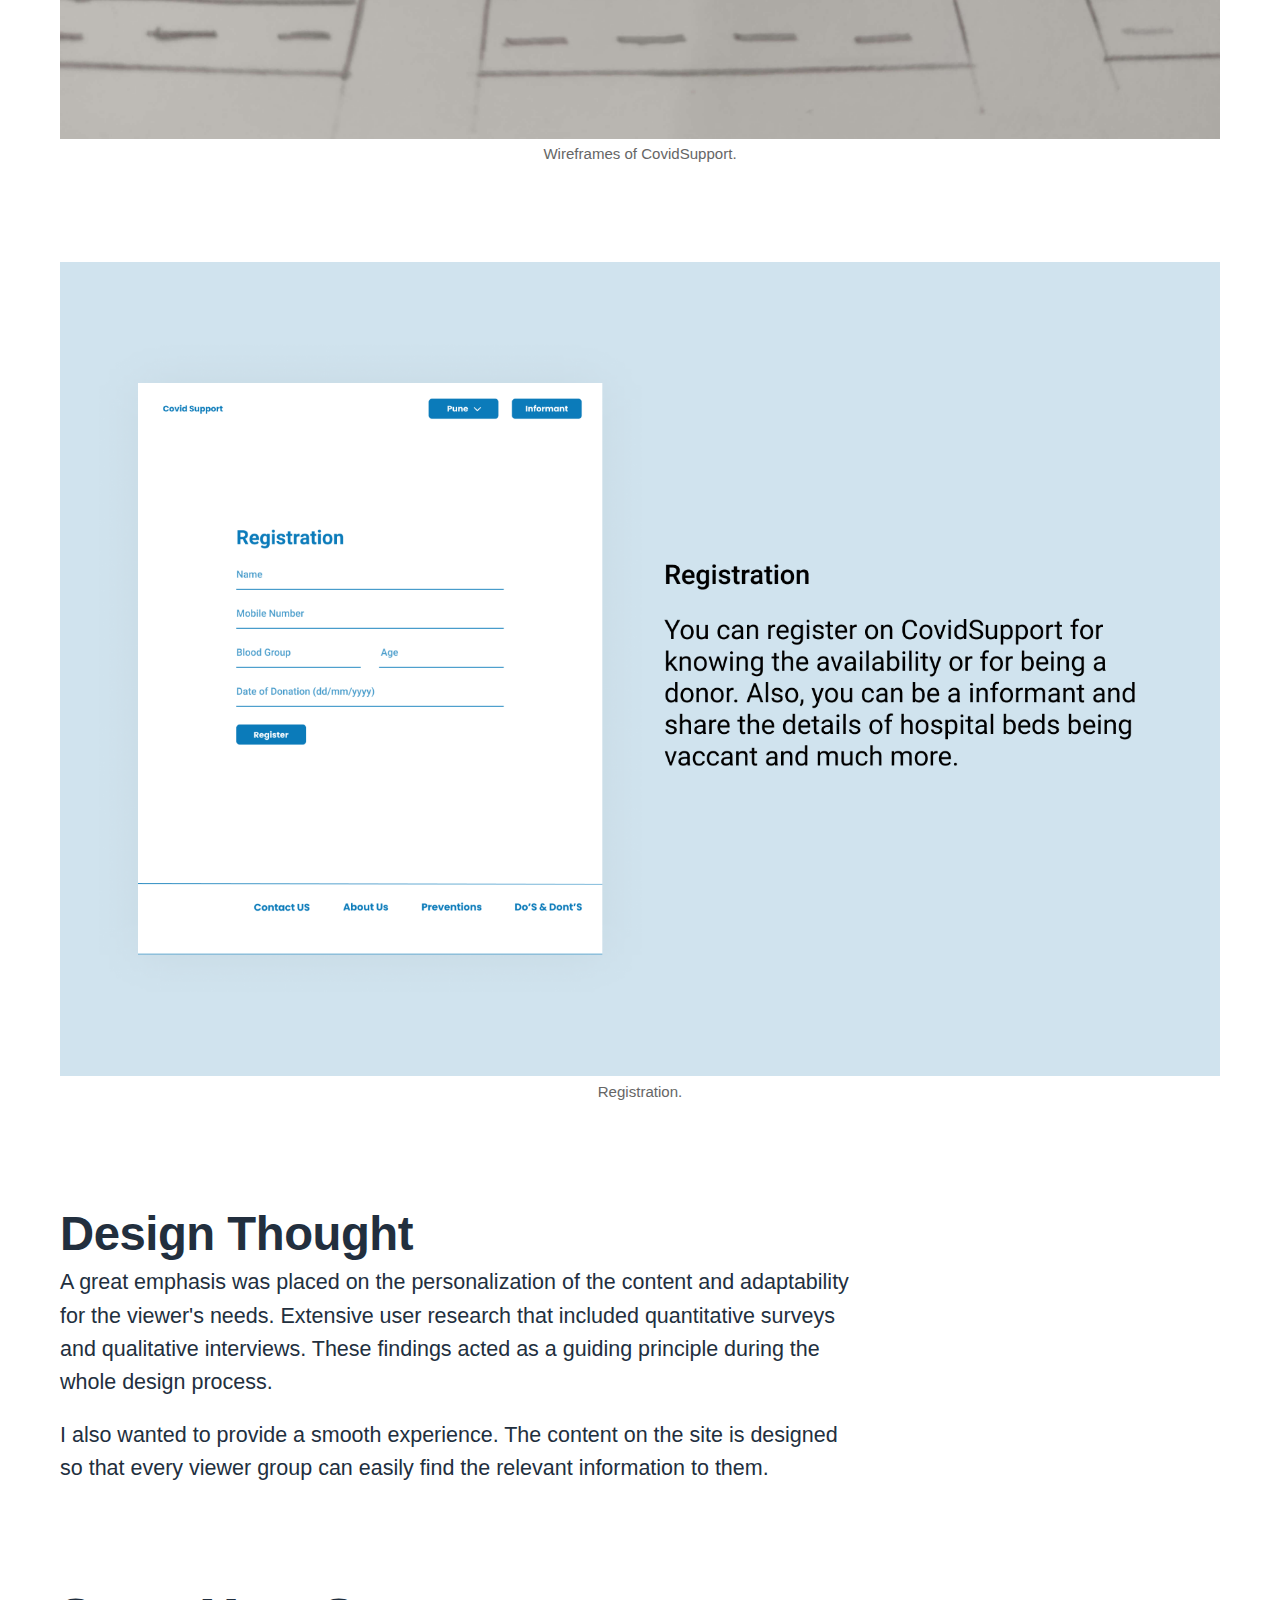
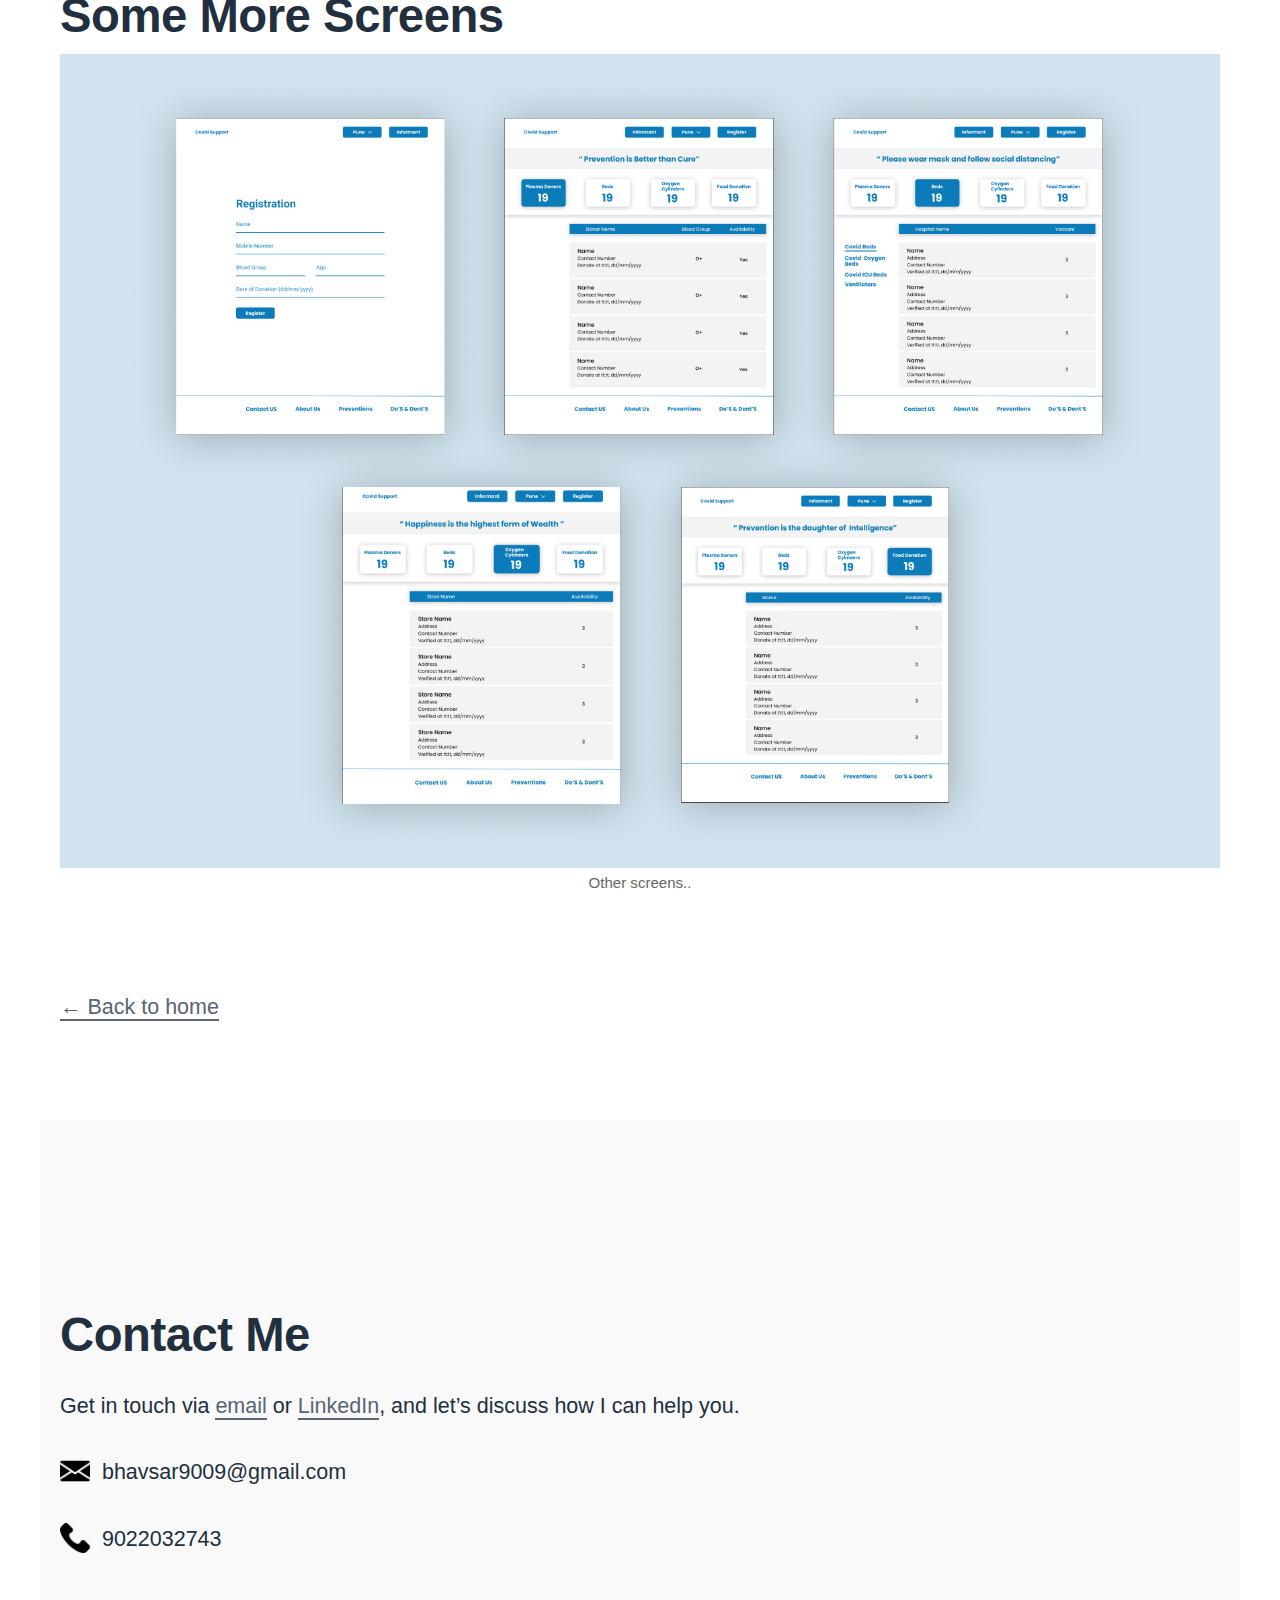
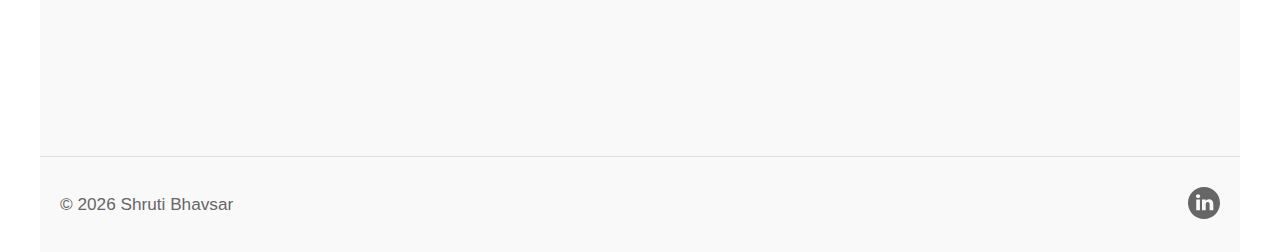
==== commit 2ec45c2b: "update" ====
--- a/cinema.html
+++ b/cinema.html
@@ -30,7 +30,7 @@
 
         <section class="work-intro">
           <h1>CovidSupport</h1>
-          <p>CovidSupport is a Website designed for people looking for bed availability or donors, it is designed so that every person is able to find information about hospitals and availabilitywithout causing any delay. Covid support is designed in figma keeping the usability a priority.</p>
+          <p>CovidSupport is a Website designed for people looking for bed availability or donors, it is designed so that every person is able to find information about hospitals and availability without causing any delay. Covid support is designed in figma keeping the usability a priority.</p>
           <p></p>
         </section>
 
@@ -47,7 +47,7 @@
         <section class="work-images">
           <figure>
             <img src="images/group96.png">
-            <figcaption>the image shows problem statement hypothesis.</figcaption>
+            <figcaption>The image shows problem statement hypothesis.</figcaption>
           </figure>
         </section>
         
@@ -60,14 +60,14 @@
         <section class="work-images">
           <figure>
             <img src="images/Group 104.png">
-            <figcaption>registration.</figcaption>
+            <figcaption>Registration.</figcaption>
           </figure>
         </section>
       
 
         <section class="work-text">
           <h2>Design Thought</h2>
-          <p>A great emphasis was placed on the personalization of the content and adaptability for the viewer's needs. Extensive customer research that included quantitative surveys and qualitative interviews. These findings acted as a guiding principle during the whole design process.</p>
+          <p>A great emphasis was placed on the personalization of the content and adaptability for the viewer's needs. Extensive user research that included quantitative surveys and qualitative interviews. These findings acted as a guiding principle during the whole design process.</p>
           <p>I also wanted to provide a smooth experience. The content on the site is designed so that every viewer group can easily find the relevant information to them.</p>
         </section>
 
@@ -75,7 +75,7 @@
           <h2>Some More Screens</h2>
           <figure>
             <img src="images/Group 102.png">
-            <figcaption>Cinema accesed on a Tablet.</figcaption>
+            <figcaption>Other screens..</figcaption>
           </figure>
         </section>
 
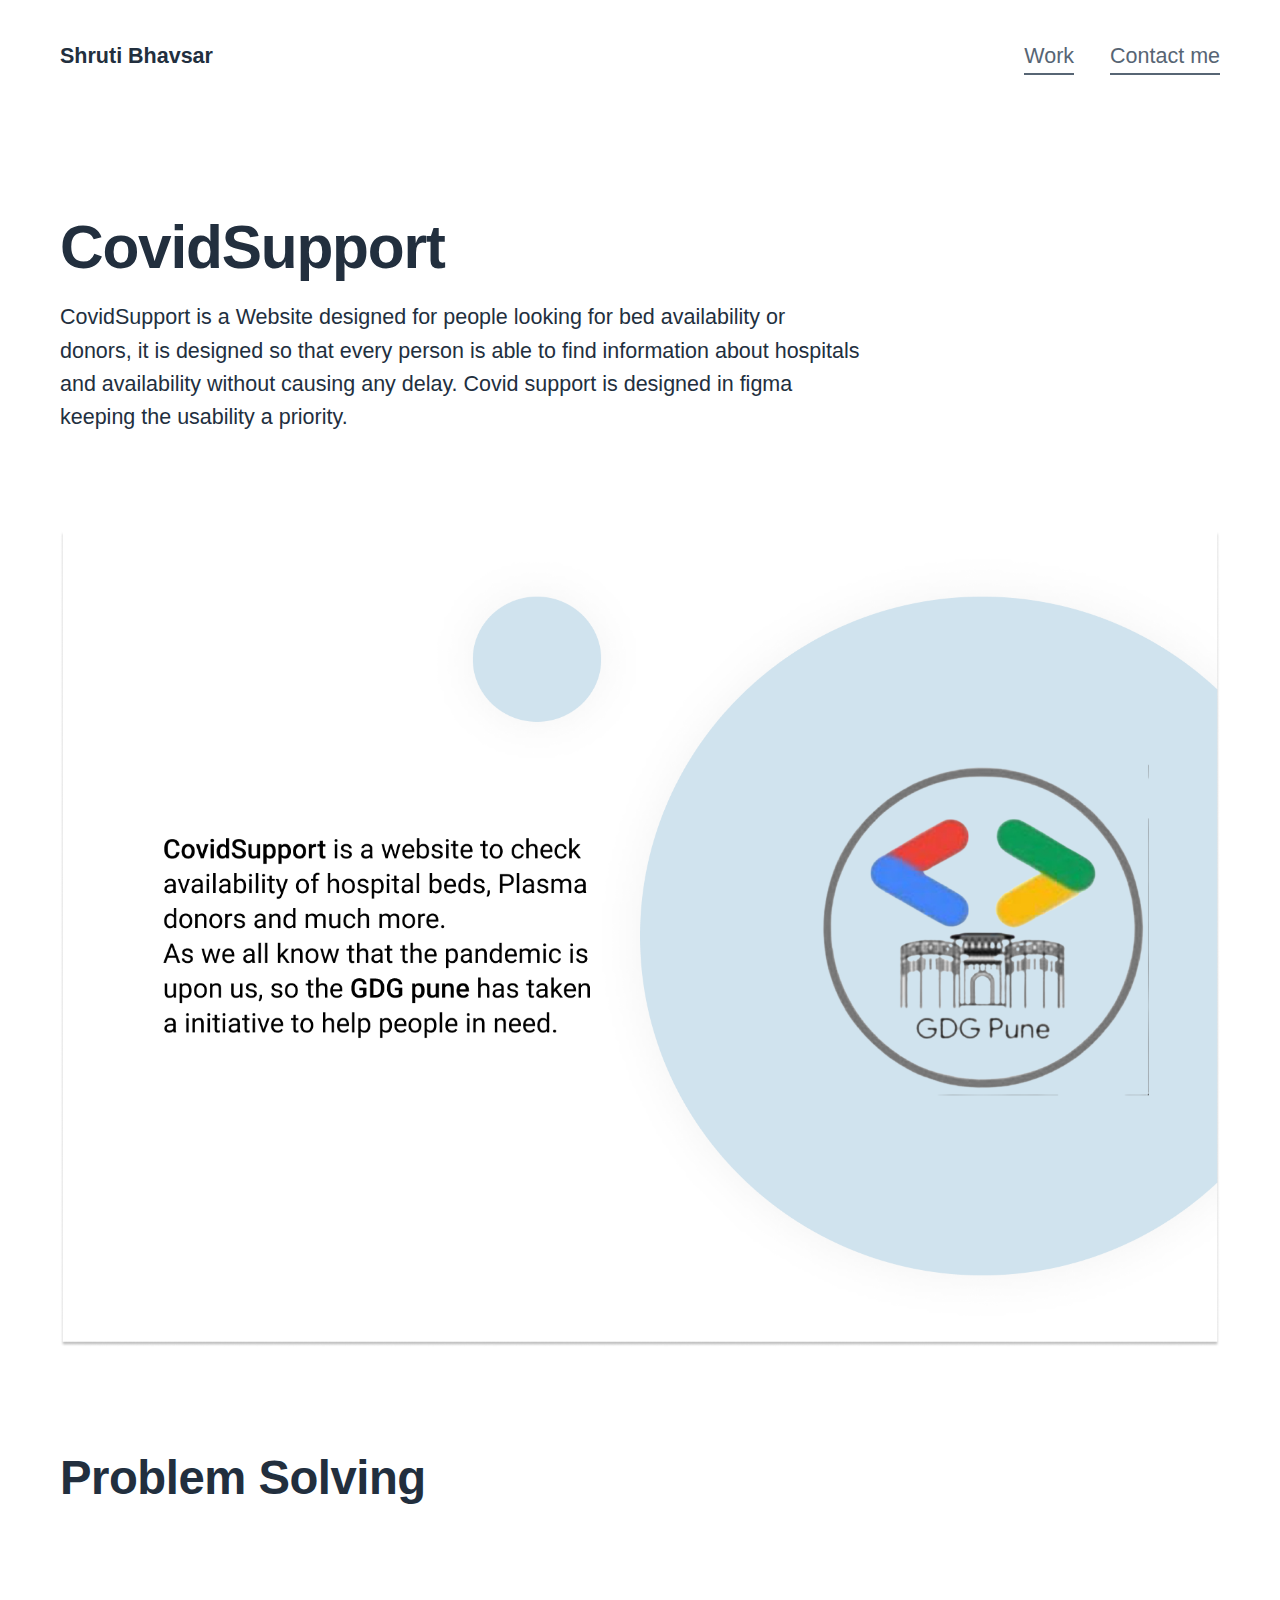
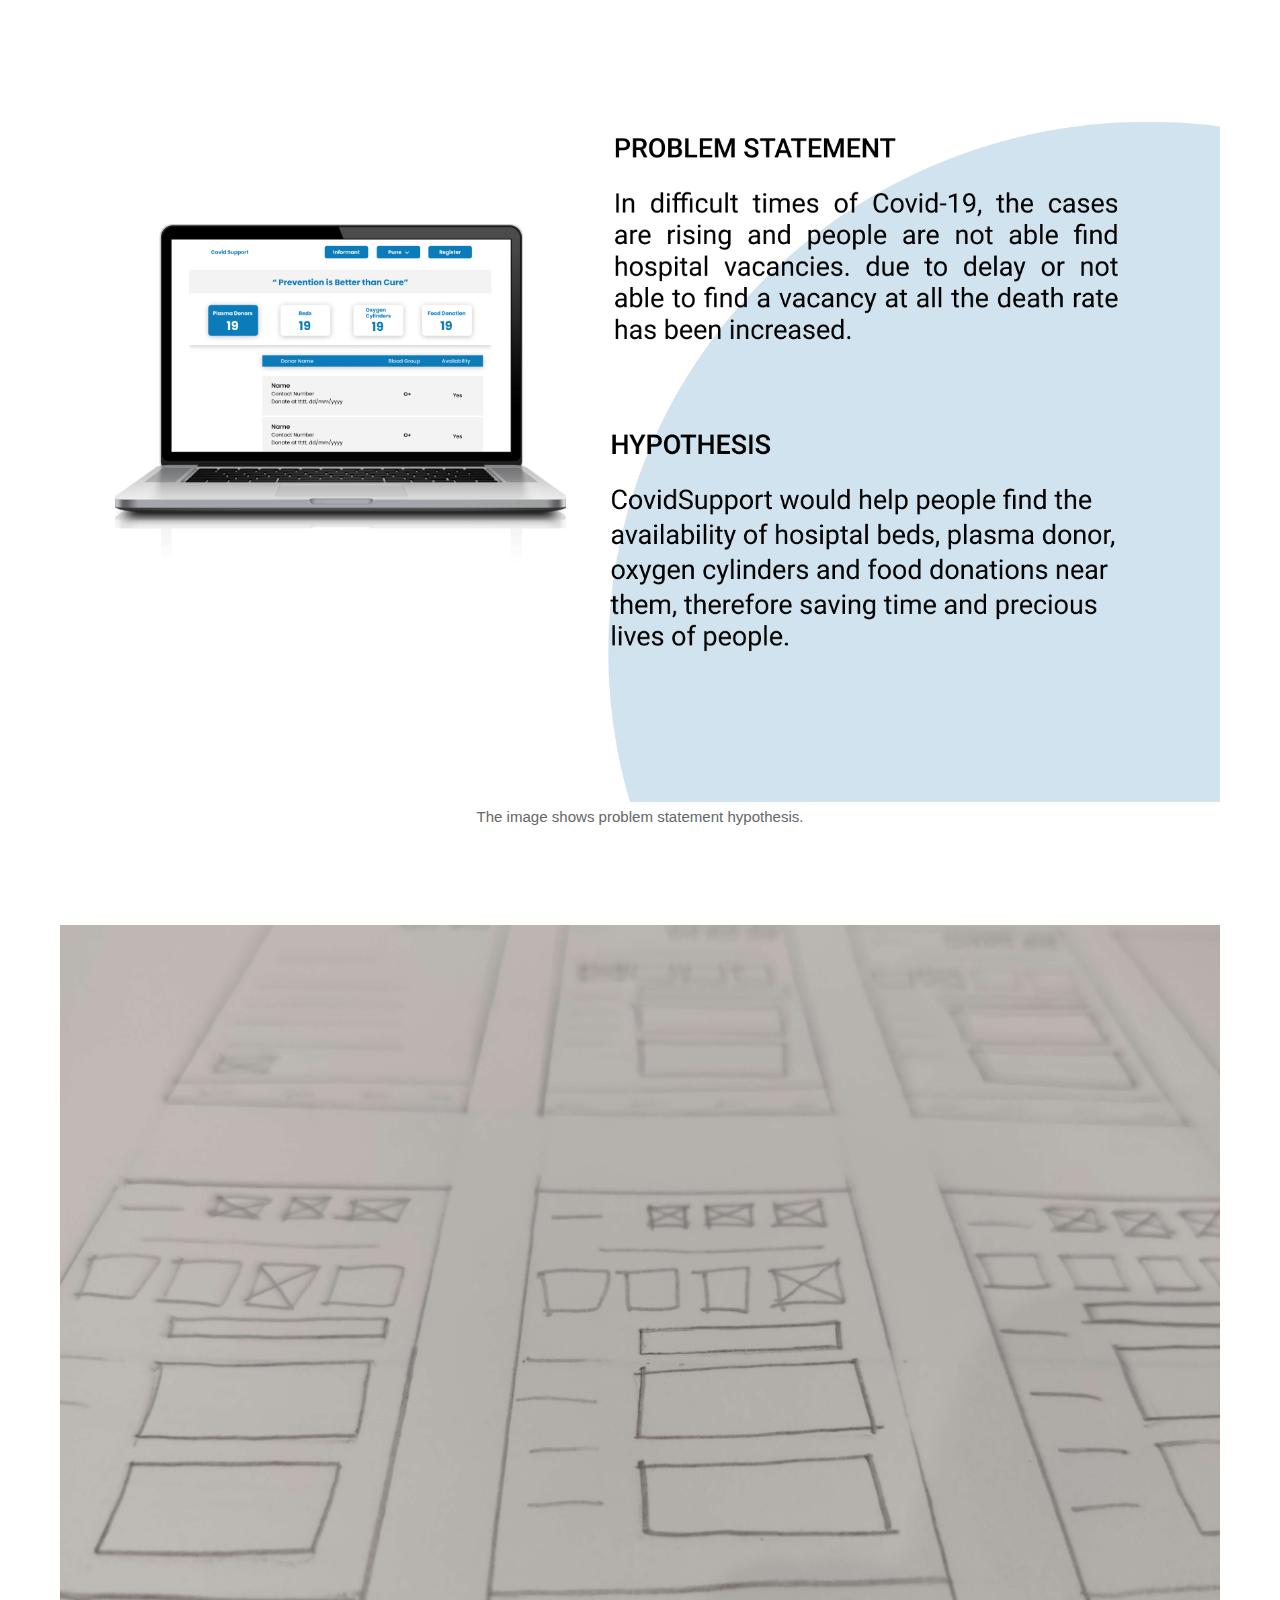
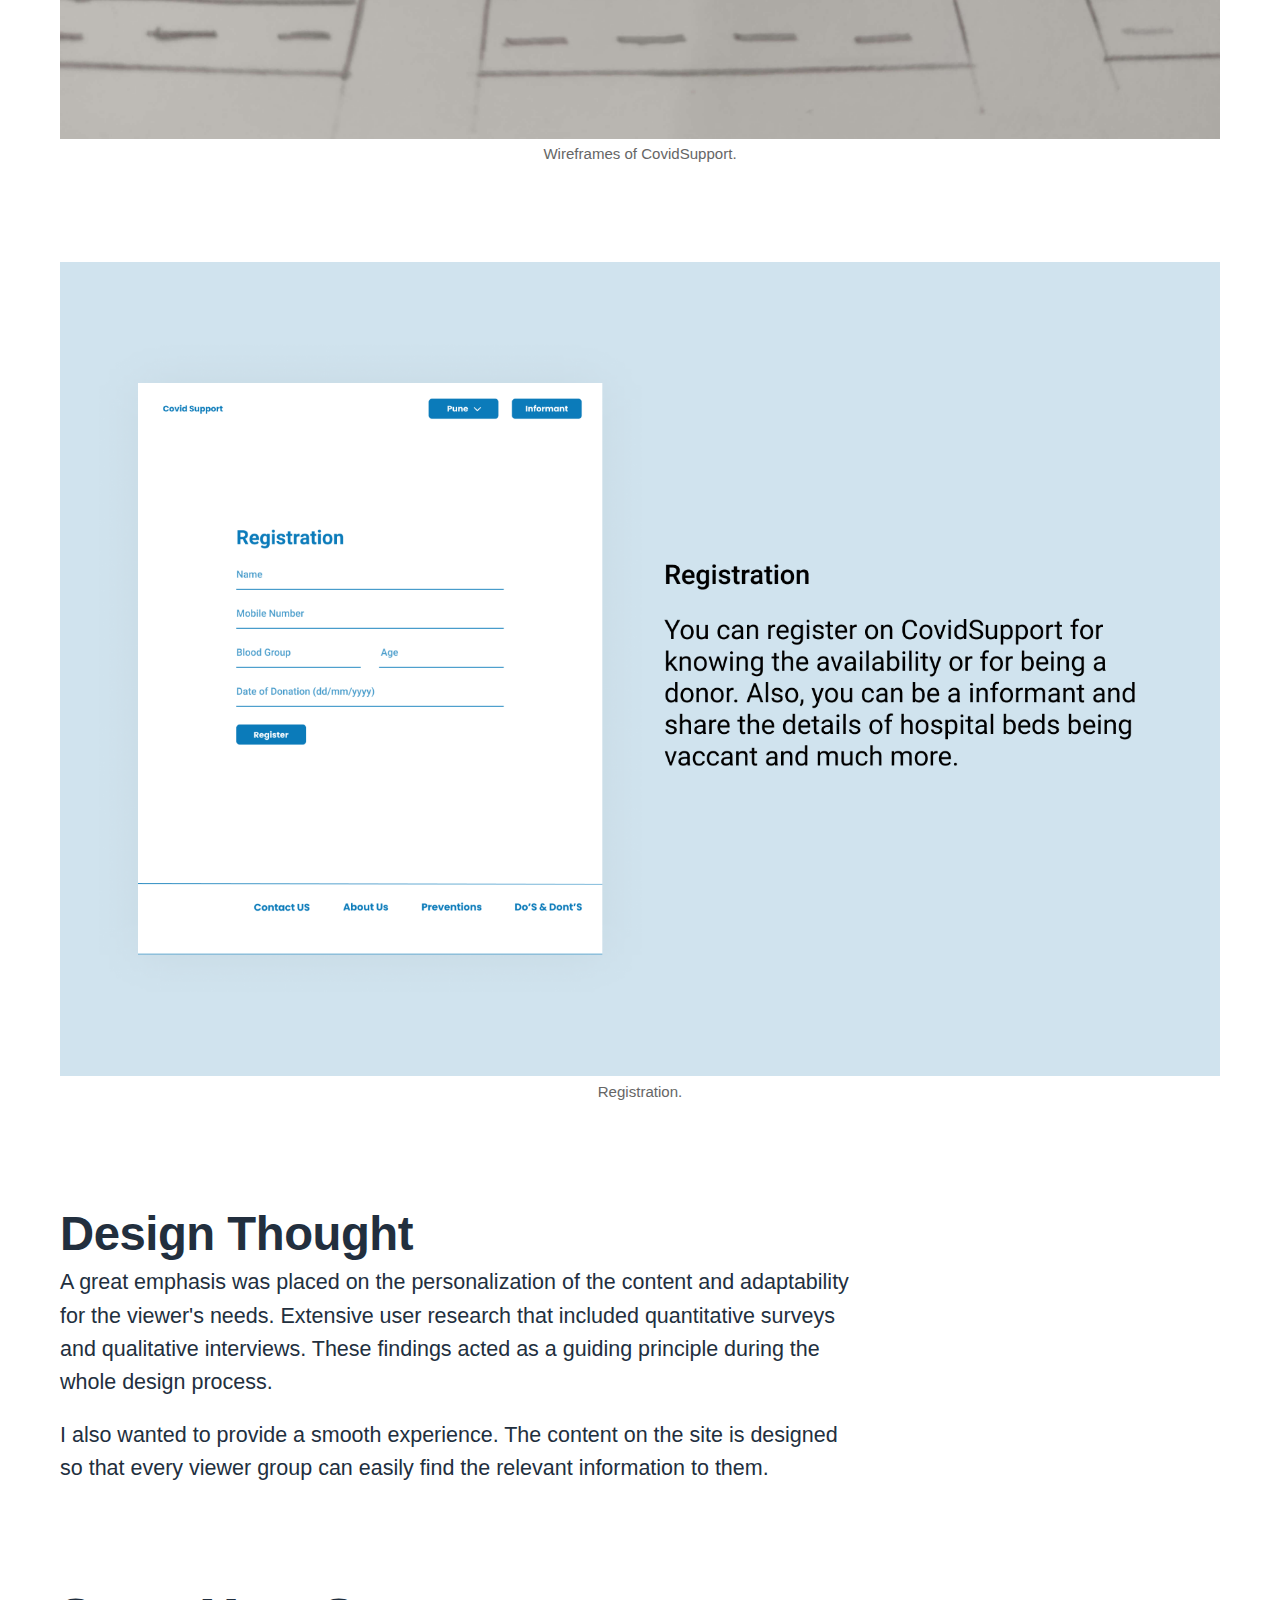
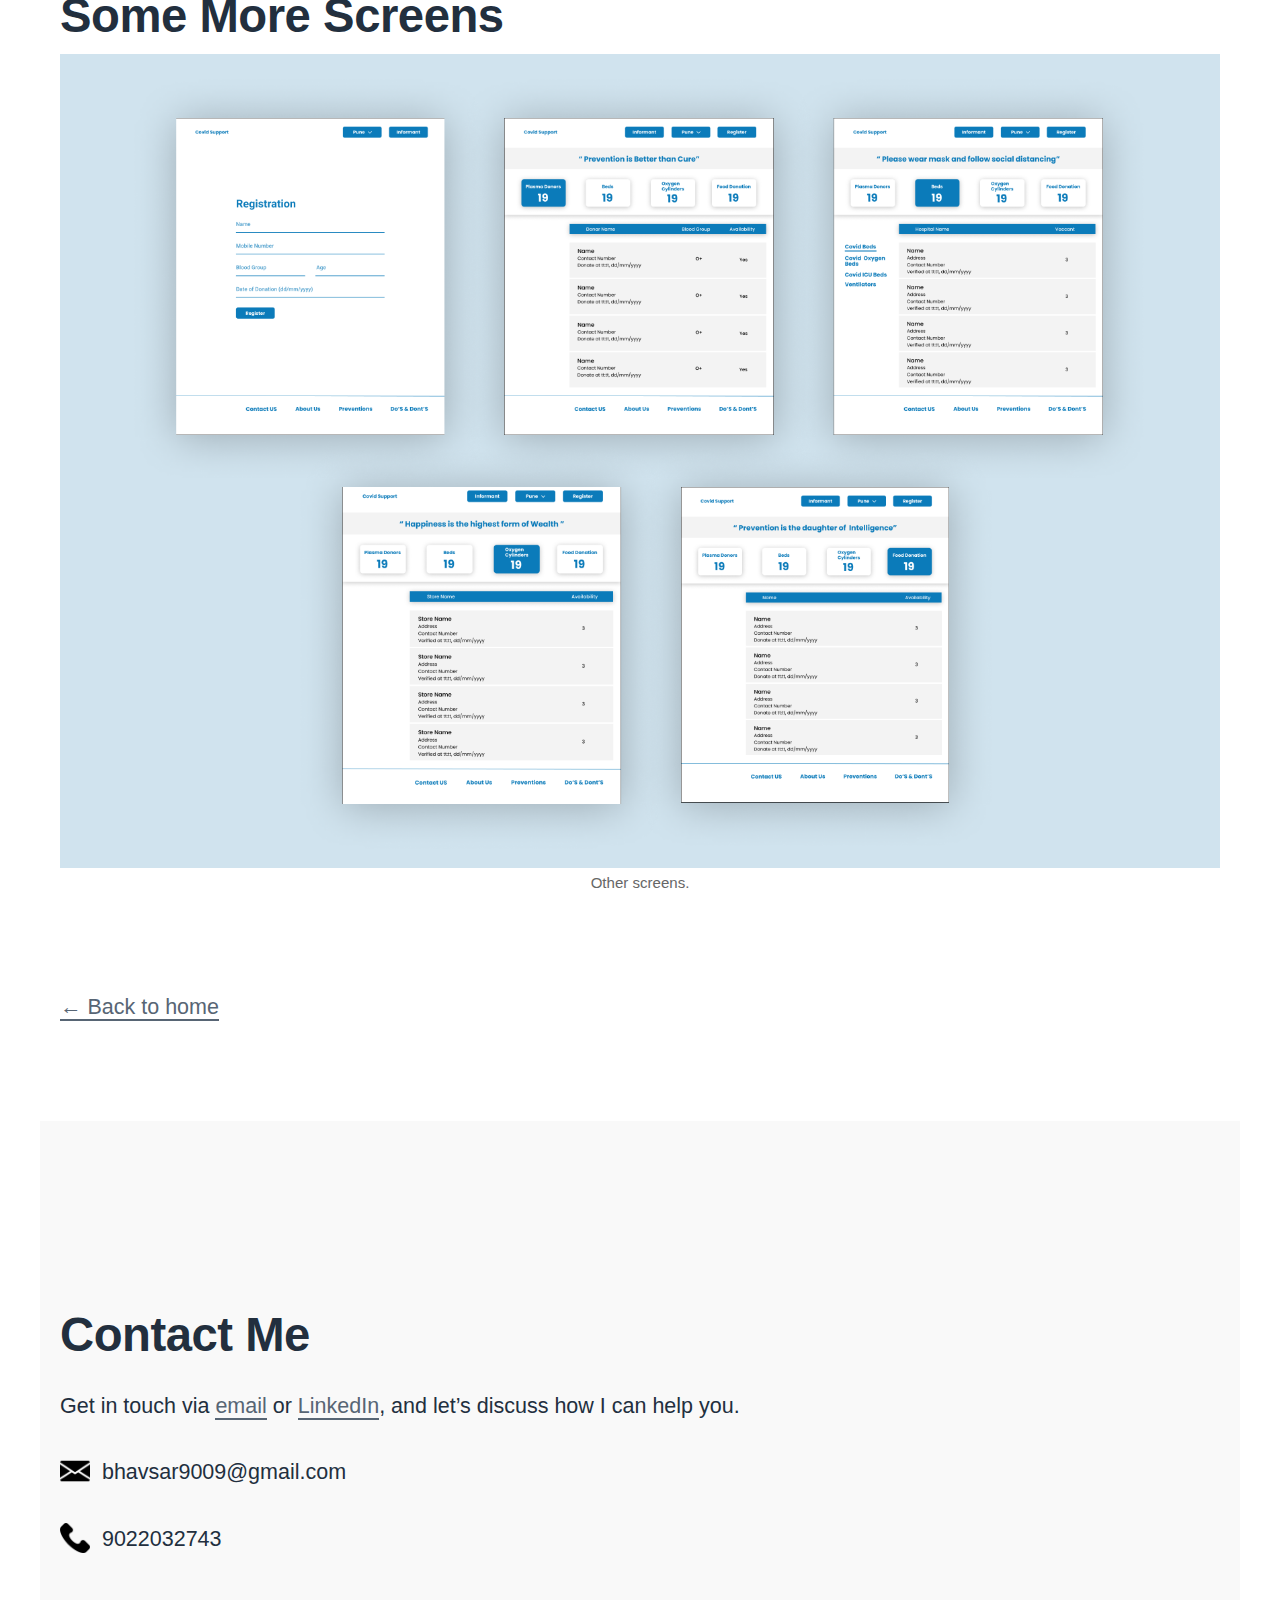
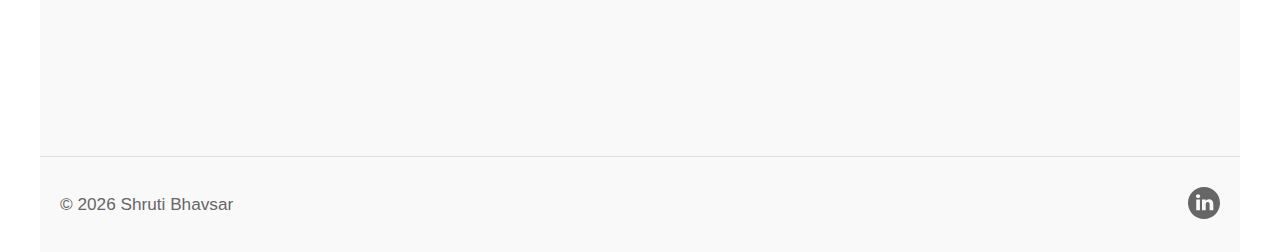
==== commit 936f550c: "update" ====
--- a/cinema.html
+++ b/cinema.html
@@ -75,7 +75,7 @@
           <h2>Some More Screens</h2>
           <figure>
             <img src="images/Group 102.png">
-            <figcaption>Other screens..</figcaption>
+            <figcaption>Other screens.</figcaption>
           </figure>
         </section>
 
